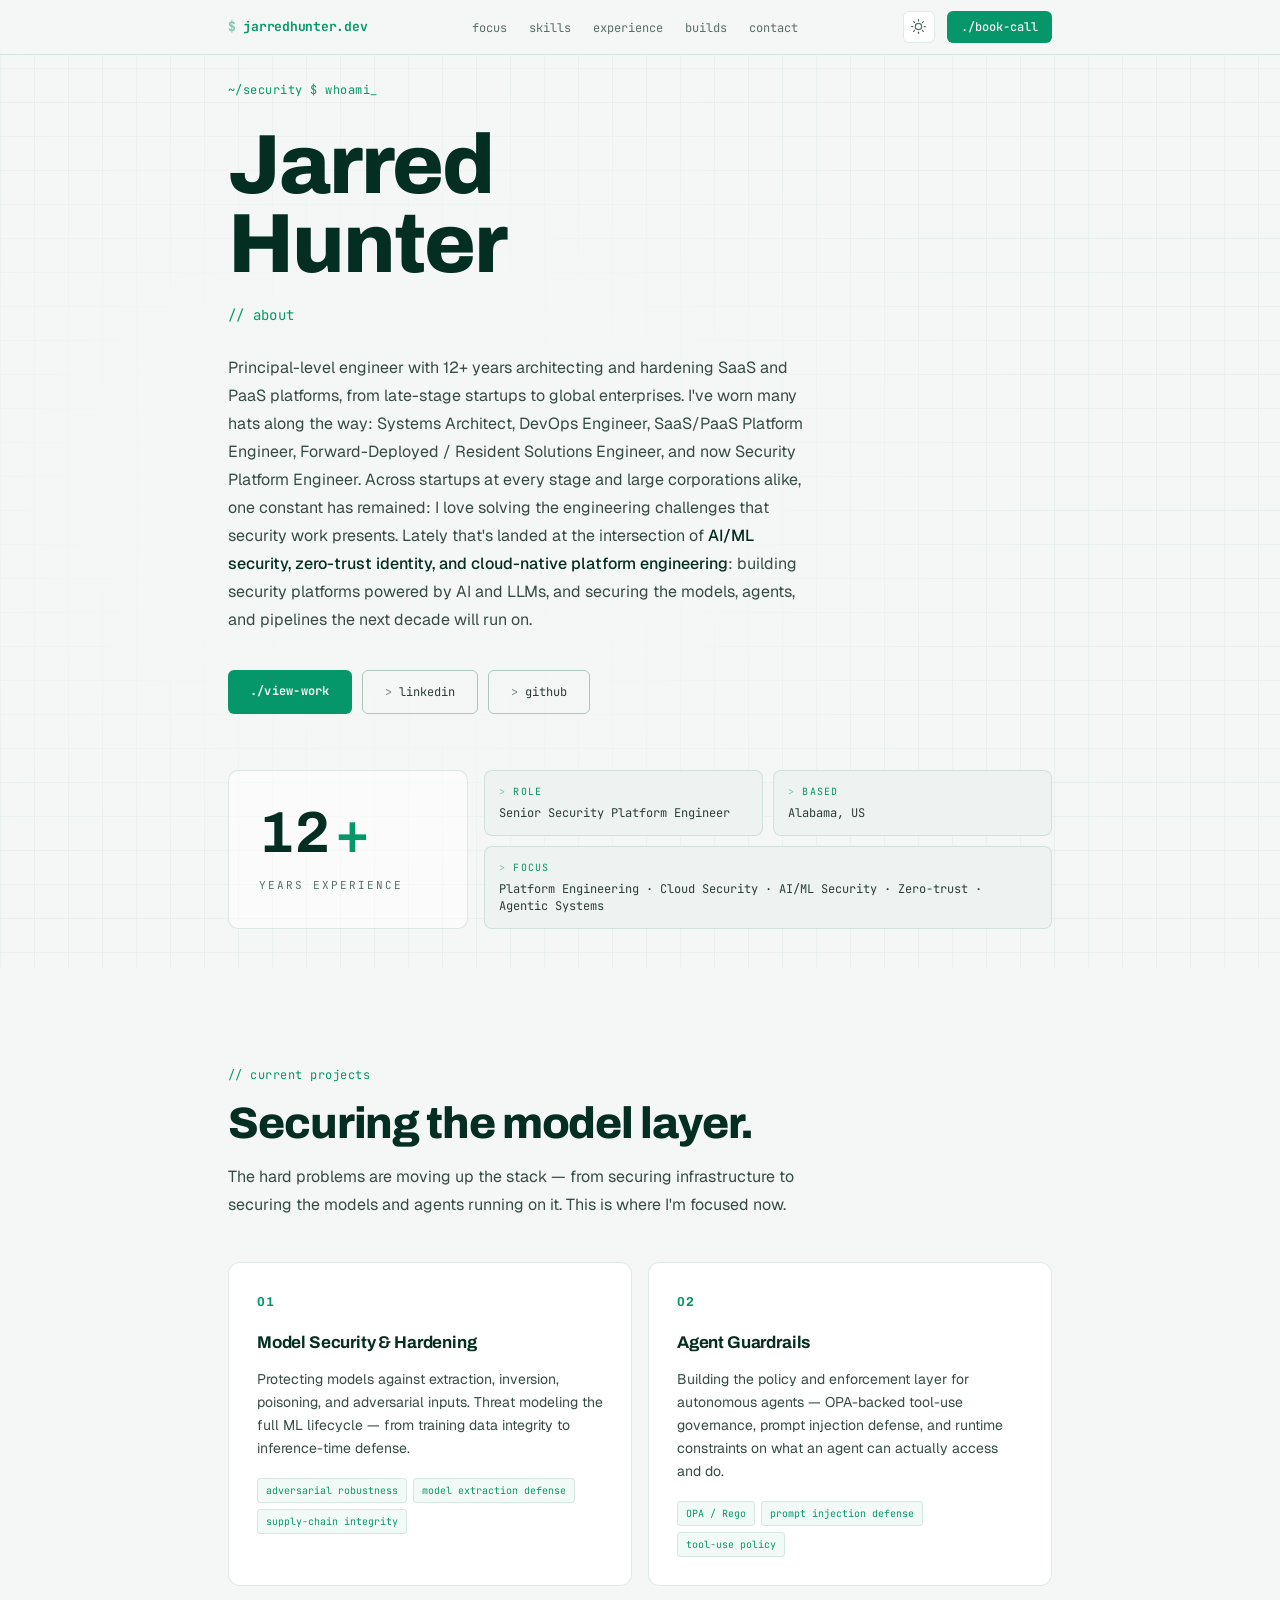
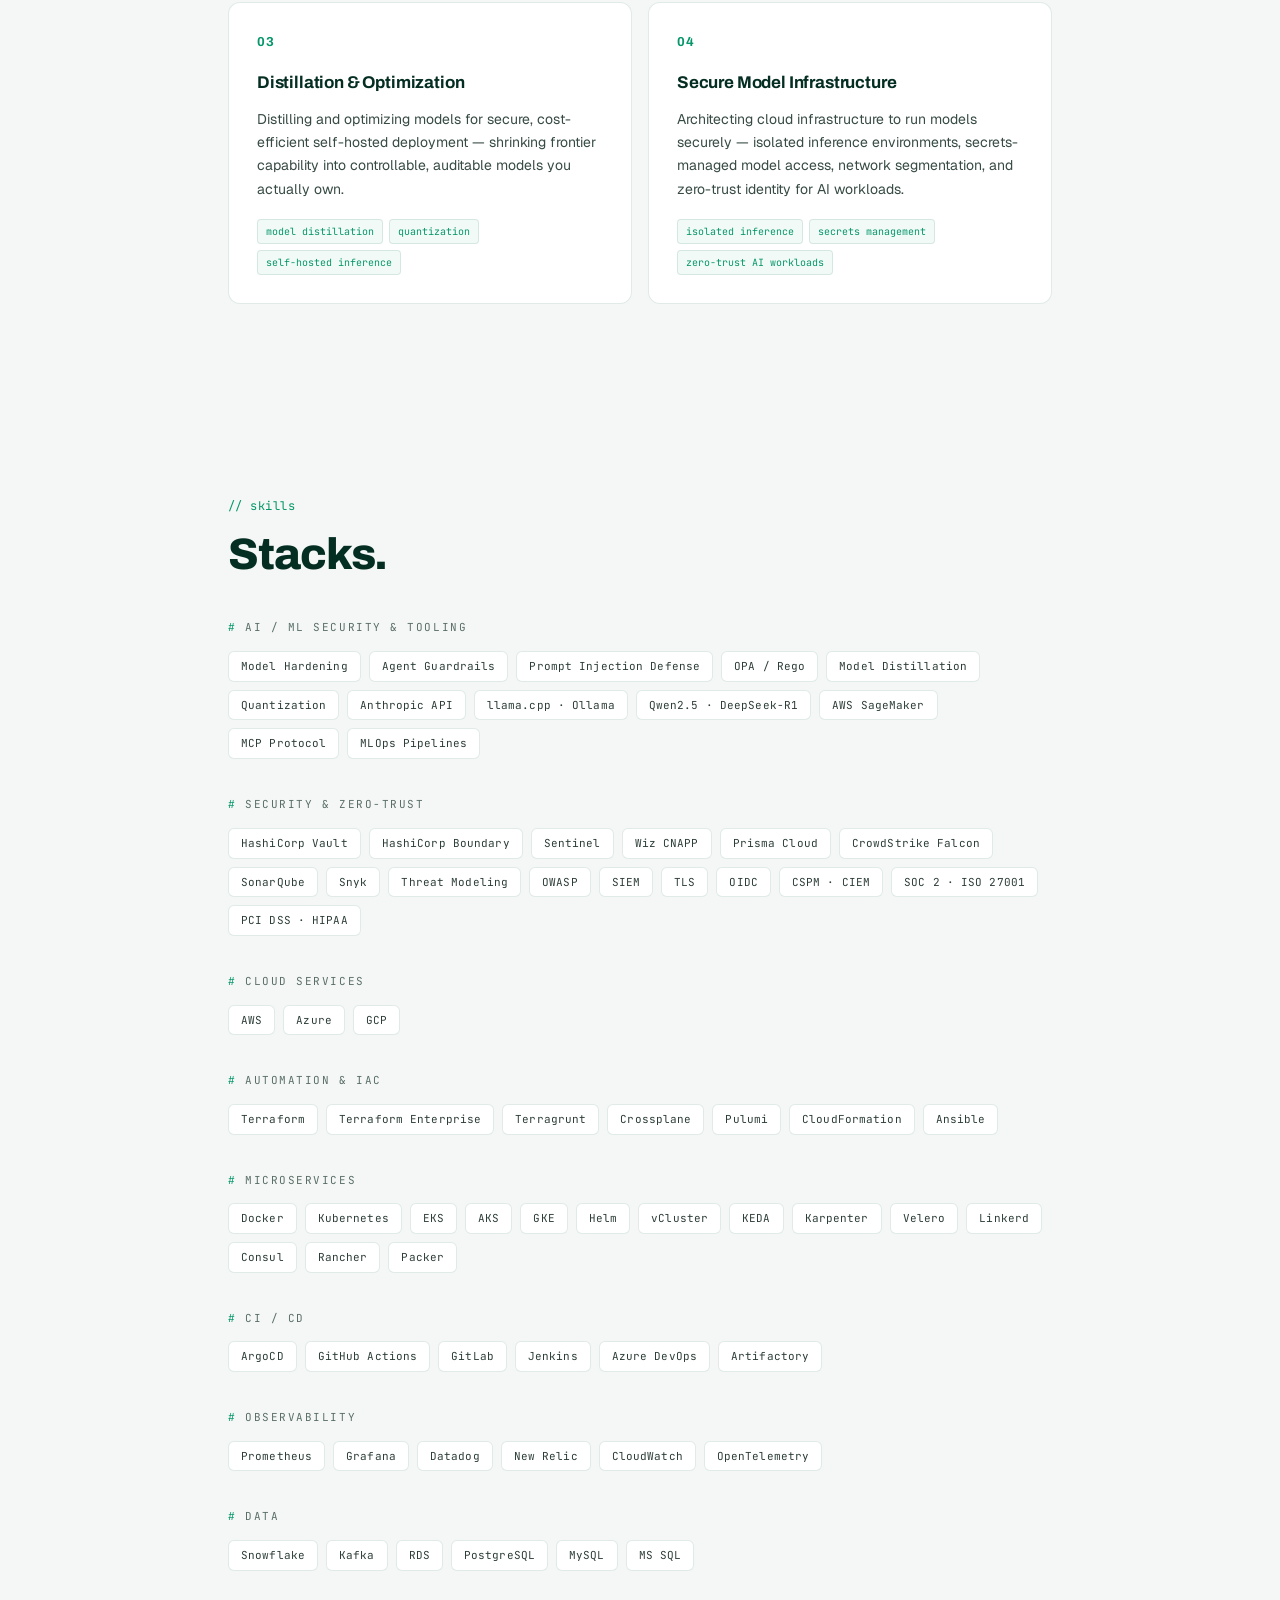
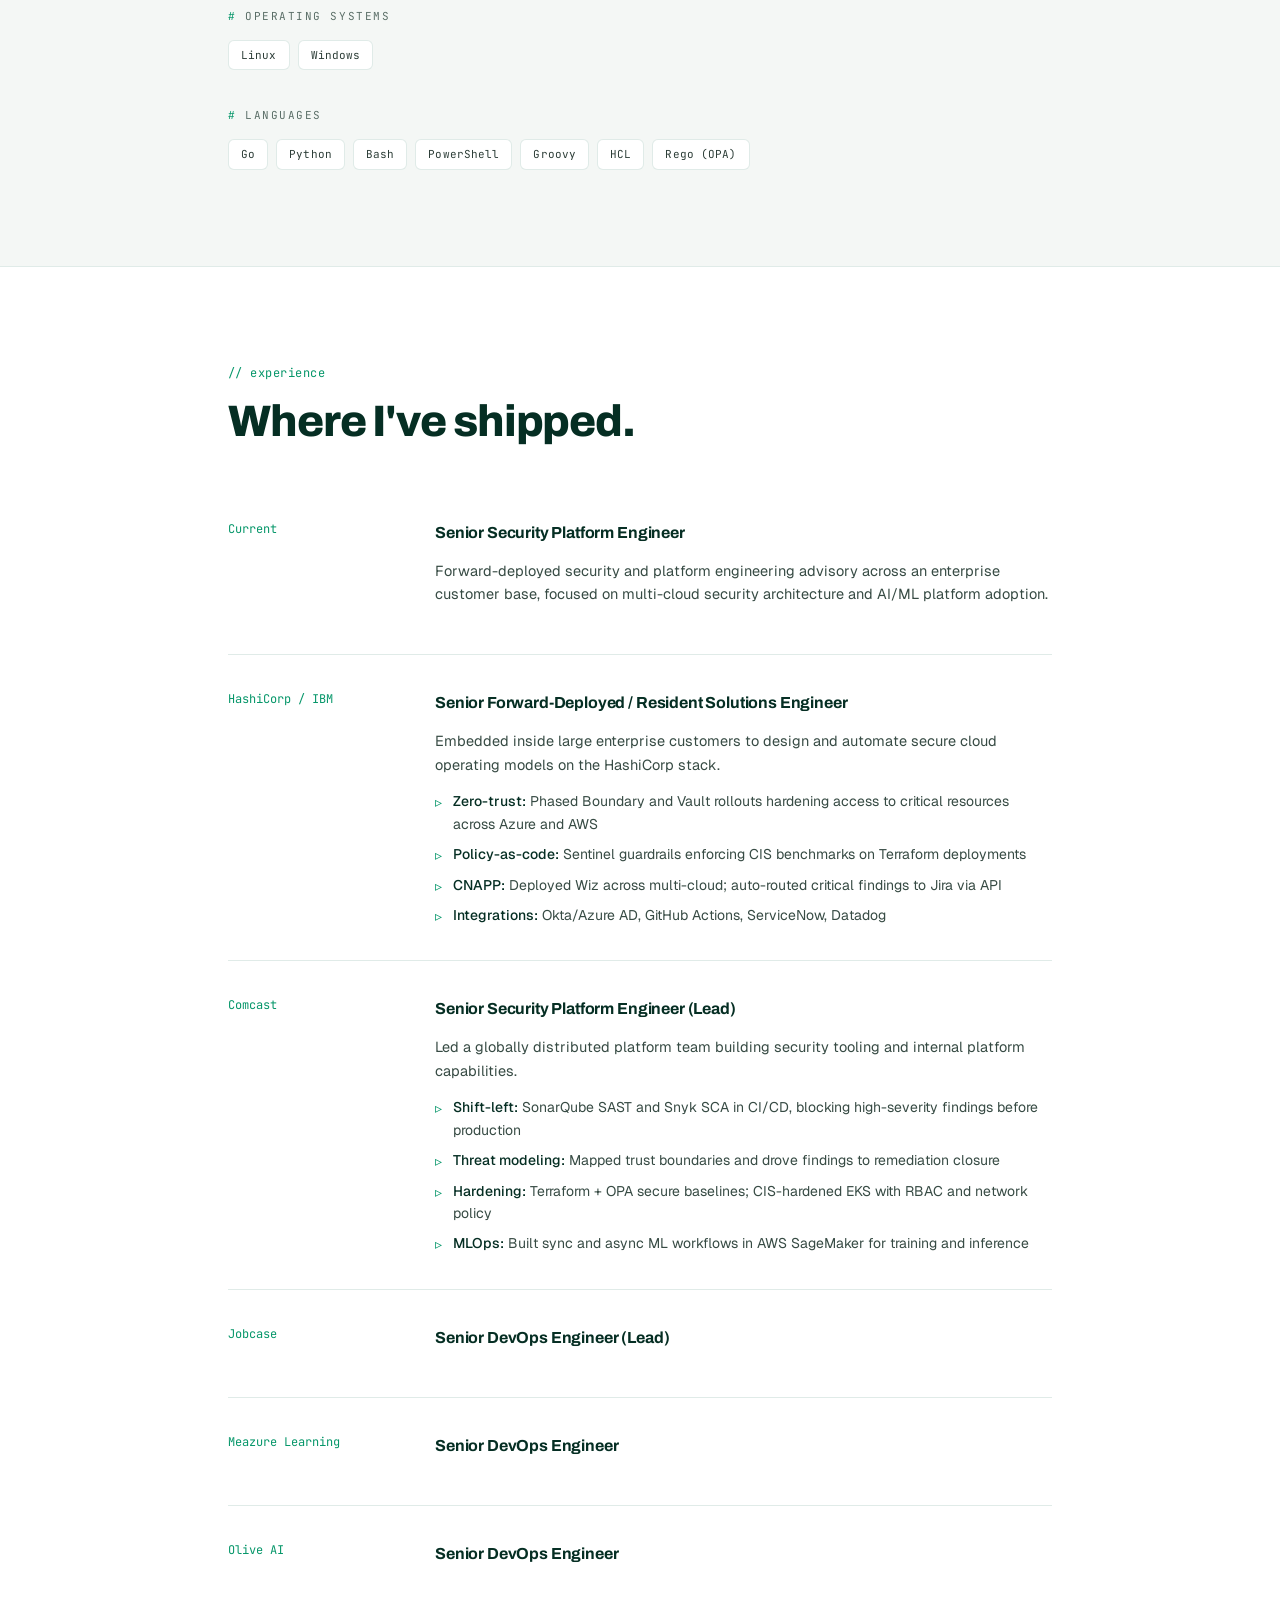
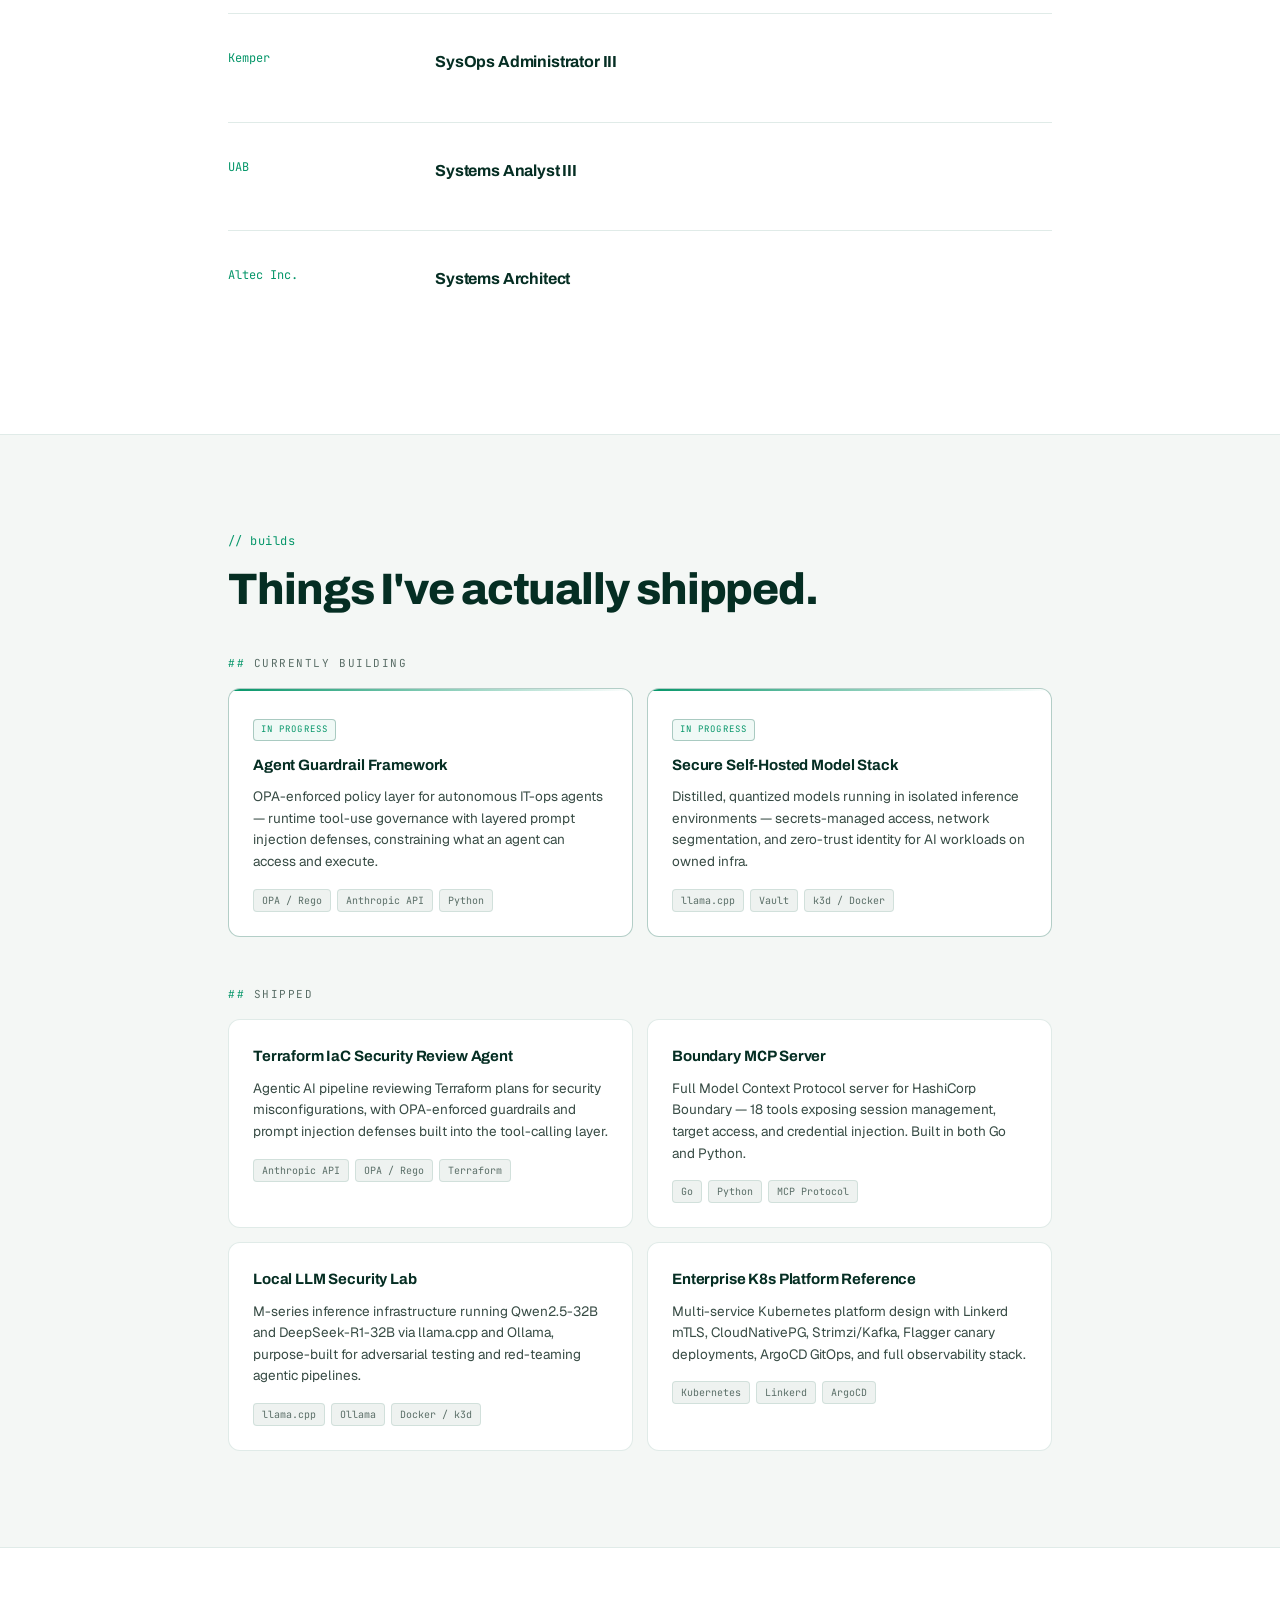
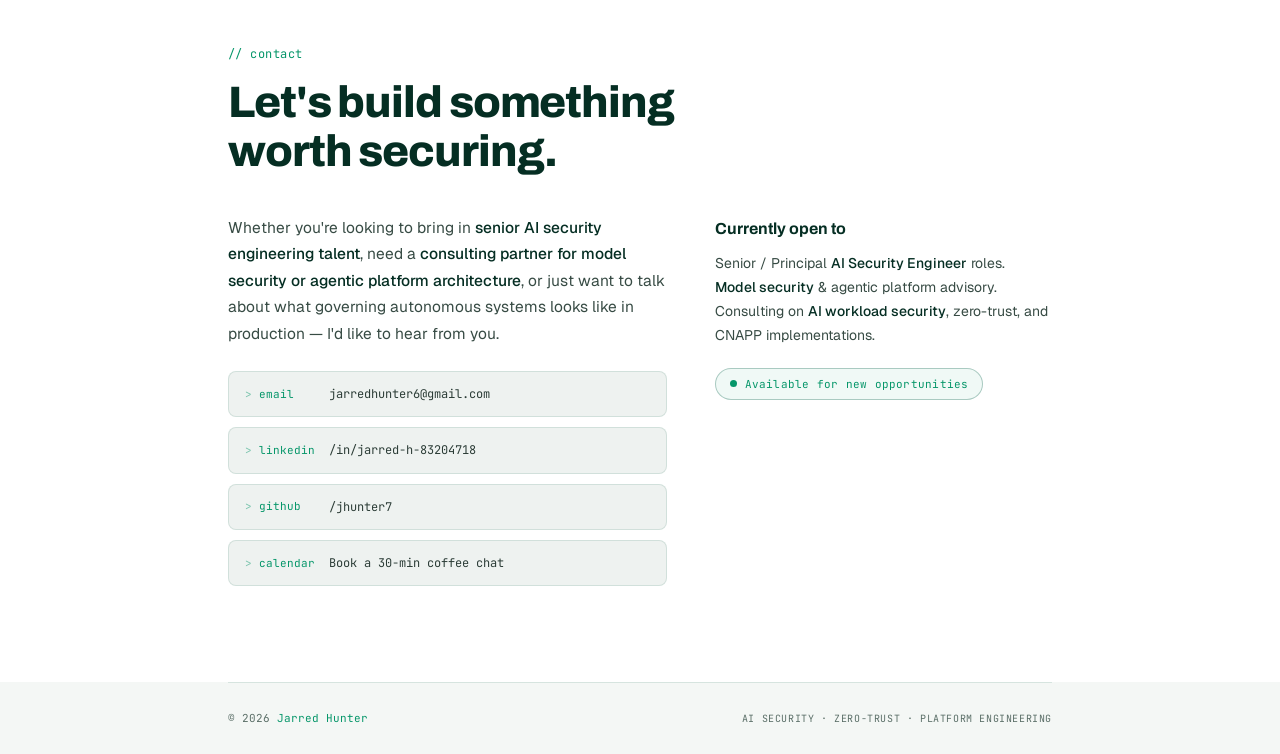
==== src/index.html @ a712e463 "overhaul of ui" ====
<!DOCTYPE html>
<html lang="en" data-theme="dark">
<head>
  <meta charset="UTF-8" />
  <meta name="viewport" content="width=device-width, initial-scale=1.0" />
  <title>Jarred Hunter — AI Security &amp; Platform Engineering</title>
  <meta name="description" content="Jarred Hunter — senior engineer securing AI/ML systems: model hardening, agent guardrails, secure model infrastructure, and zero-trust platform engineering." />

  <link rel="preconnect" href="https://fonts.googleapis.com" />
  <link rel="preconnect" href="https://fonts.gstatic.com" crossorigin />
  <link href="https://fonts.googleapis.com/css2?family=Archivo:wght@400;500;600;700;800;900&family=Geist:wght@300;400;500;600&family=JetBrains+Mono:ital,wght@0,400;0,500;0,700;1,400&display=swap" rel="stylesheet" />

  <link rel="stylesheet" href="css/style.css" />
</head>
<body>

  <!-- ── NAV ── -->
  <nav>
    <div class="nav-inner">
      <a href="#home" class="logo">jarredhunter.dev</a>
      <ul class="nav-links">
        <li><a href="#focus">focus</a></li>
        <li><a href="#technologies">skills</a></li>
        <li><a href="#work-experience">experience</a></li>
        <li><a href="#projects">builds</a></li>
        <li><a href="#contact">contact</a></li>
      </ul>
      <div class="nav-right">
        <button class="theme-toggle" id="theme-toggle" aria-label="Toggle theme">
          <svg class="icon-moon" width="15" height="15" viewBox="0 0 24 24" fill="none" stroke="currentColor" stroke-width="2" stroke-linecap="round" stroke-linejoin="round"><path d="M21 12.79A9 9 0 1 1 11.21 3 7 7 0 0 0 21 12.79z"/></svg>
          <svg class="icon-sun" width="15" height="15" viewBox="0 0 24 24" fill="none" stroke="currentColor" stroke-width="2" stroke-linecap="round" stroke-linejoin="round"><circle cx="12" cy="12" r="5"/><line x1="12" y1="1" x2="12" y2="3"/><line x1="12" y1="21" x2="12" y2="23"/><line x1="4.22" y1="4.22" x2="5.64" y2="5.64"/><line x1="18.36" y1="18.36" x2="19.78" y2="19.78"/><line x1="1" y1="12" x2="3" y2="12"/><line x1="21" y1="12" x2="23" y2="12"/><line x1="4.22" y1="19.78" x2="5.64" y2="18.36"/><line x1="18.36" y1="5.64" x2="19.78" y2="4.22"/></svg>
        </button>
        <a href="https://cal.com/jhunter7/" class="nav-cta" target="_blank" rel="noopener">./book-call</a>
      </div>
    </div>
  </nav>

  <!-- ── HERO ── -->
  <section id="home">
    <div class="container hero-content">
      <div class="prompt">~/security $ whoami<span class="cursor">_</span></div>
      <h1 class="hero-name">Jarred<br />Hunter</h1>
      <div class="hero-sub">about</div>
      <p class="hero-desc">
        Principal-level engineer with 12+ years architecting and hardening SaaS and PaaS platforms, from late-stage
        startups to global enterprises. I've worn many hats along the way: Systems Architect, DevOps Engineer,
        SaaS/PaaS Platform Engineer, Forward-Deployed / Resident Solutions Engineer, and now Security Platform Engineer.
        Across startups at every stage and large corporations alike, one constant has remained: I love solving the
        engineering challenges that security work presents. Lately that's landed at the intersection of <strong>AI/ML
        security, zero-trust identity, and cloud-native platform engineering</strong>: building security platforms
        powered by AI and LLMs, and securing the models, agents, and pipelines the next decade will run on.
      </p>
      <div class="hero-actions">
        <a href="#focus" class="btn-primary">./view-work</a>
        <a href="https://www.linkedin.com/in/jarred-h-83204718/" class="btn-ghost" target="_blank" rel="noopener">linkedin</a>
        <a href="https://github.com/jhunter7/" class="btn-ghost" target="_blank" rel="noopener">github</a>
      </div>
      <div class="hero-meta-row">
        <div class="hero-stat">
          <div class="stat-num">12<span>+</span></div>
          <div class="stat-label">Years Experience</div>
        </div>
        <div class="hero-meta">
          <div class="meta-card">
            <div class="meta-k">role</div>
            <div class="meta-v">Senior Security Platform Engineer</div>
          </div>
          <div class="meta-card">
            <div class="meta-k">based</div>
            <div class="meta-v">Alabama, US</div>
          </div>
          <div class="meta-card meta-card-wide">
            <div class="meta-k">focus</div>
            <div class="meta-v">Platform Engineering · Cloud Security · AI/ML Security · Zero-trust · Agentic Systems</div>
          </div>
        </div>
      </div>
    </div>
  </section>

  <!-- ── FOCUS (forward-looking) ── -->
  <section id="focus">
    <div class="container">
      <p class="section-tag reveal">// current projects</p>
      <h2 class="section-heading reveal">Securing the model layer.</h2>
      <p class="focus-intro reveal">
        The hard problems are moving up the stack — from securing infrastructure to securing the models and agents
        running on it. This is where I'm focused now.
      </p>
      <div class="focus-grid reveal">

        <div class="focus-card">
          <div class="focus-num">01</div>
          <div class="focus-title">Model Security &amp; Hardening</div>
          <p class="focus-desc">
            Protecting models against extraction, inversion, poisoning, and adversarial inputs.
            Threat modeling the full ML lifecycle — from training data integrity to inference-time defense.
          </p>
          <div class="focus-tags">
            <span>adversarial robustness</span><span>model extraction defense</span><span>supply-chain integrity</span>
          </div>
        </div>

        <div class="focus-card">
          <div class="focus-num">02</div>
          <div class="focus-title">Agent Guardrails</div>
          <p class="focus-desc">
            Building the policy and enforcement layer for autonomous agents — OPA-backed tool-use governance,
            prompt injection defense, and runtime constraints on what an agent can actually access and do.
          </p>
          <div class="focus-tags">
            <span>OPA / Rego</span><span>prompt injection defense</span><span>tool-use policy</span>
          </div>
        </div>

        <div class="focus-card">
          <div class="focus-num">03</div>
          <div class="focus-title">Distillation &amp; Optimization</div>
          <p class="focus-desc">
            Distilling and optimizing models for secure, cost-efficient self-hosted deployment — shrinking
            frontier capability into controllable, auditable models you actually own.
          </p>
          <div class="focus-tags">
            <span>model distillation</span><span>quantization</span><span>self-hosted inference</span>
          </div>
        </div>

        <div class="focus-card">
          <div class="focus-num">04</div>
          <div class="focus-title">Secure Model Infrastructure</div>
          <p class="focus-desc">
            Architecting cloud infrastructure to run models securely — isolated inference environments,
            secrets-managed model access, network segmentation, and zero-trust identity for AI workloads.
          </p>
          <div class="focus-tags">
            <span>isolated inference</span><span>secrets management</span><span>zero-trust AI workloads</span>
          </div>
        </div>

      </div>
    </div>
  </section>

  <!-- ── SKILLS ── -->
  <section id="technologies">
    <div class="container">
      <p class="section-tag reveal">// skills</p>
      <h2 class="section-heading reveal">Stacks.</h2>
      <div class="skills-categories reveal">

        <div class="skill-block">
          <p class="skill-category-label">AI / ML Security &amp; Tooling</p>
          <div class="skill-pills">
            <span class="pill">Model Hardening</span>
            <span class="pill">Agent Guardrails</span>
            <span class="pill">Prompt Injection Defense</span>
            <span class="pill">OPA / Rego</span>
            <span class="pill">Model Distillation</span>
            <span class="pill">Quantization</span>
            <span class="pill">Anthropic API</span>
            <span class="pill">llama.cpp · Ollama</span>
            <span class="pill">Qwen2.5 · DeepSeek-R1</span>
            <span class="pill">AWS SageMaker</span>
            <span class="pill">MCP Protocol</span>
            <span class="pill">MLOps Pipelines</span>
          </div>
        </div>

        <div class="skill-block">
          <p class="skill-category-label">Security &amp; Zero-Trust</p>
          <div class="skill-pills">
            <span class="pill">HashiCorp Vault</span>
            <span class="pill">HashiCorp Boundary</span>
            <span class="pill">Sentinel</span>
            <span class="pill">Wiz CNAPP</span>
            <span class="pill">Prisma Cloud</span>
            <span class="pill">CrowdStrike Falcon</span>
            <span class="pill">SonarQube</span>
            <span class="pill">Snyk</span>
            <span class="pill">Threat Modeling</span>
            <span class="pill">OWASP</span>
            <span class="pill">SIEM</span>
            <span class="pill">TLS</span>
            <span class="pill">OIDC</span>
            <span class="pill">CSPM · CIEM</span>
            <span class="pill">SOC 2 · ISO 27001</span>
            <span class="pill">PCI DSS · HIPAA</span>
          </div>
        </div>

        <div class="skill-block">
          <p class="skill-category-label">Cloud Services</p>
          <div class="skill-pills">
            <span class="pill">AWS</span>
            <span class="pill">Azure</span>
            <span class="pill">GCP</span>
          </div>
        </div>

        <div class="skill-block">
          <p class="skill-category-label">Automation &amp; IaC</p>
          <div class="skill-pills">
            <span class="pill">Terraform</span>
            <span class="pill">Terraform Enterprise</span>
            <span class="pill">Terragrunt</span>
            <span class="pill">Crossplane</span>
            <span class="pill">Pulumi</span>
            <span class="pill">CloudFormation</span>
            <span class="pill">Ansible</span>
          </div>
        </div>

        <div class="skill-block">
          <p class="skill-category-label">Microservices</p>
          <div class="skill-pills">
            <span class="pill">Docker</span>
            <span class="pill">Kubernetes</span>
            <span class="pill">EKS</span>
            <span class="pill">AKS</span>
            <span class="pill">GKE</span>
            <span class="pill">Helm</span>
            <span class="pill">vCluster</span>
            <span class="pill">KEDA</span>
            <span class="pill">Karpenter</span>
            <span class="pill">Velero</span>
            <span class="pill">Linkerd</span>
            <span class="pill">Consul</span>
            <span class="pill">Rancher</span>
            <span class="pill">Packer</span>
          </div>
        </div>

        <div class="skill-block">
          <p class="skill-category-label">CI / CD</p>
          <div class="skill-pills">
            <span class="pill">ArgoCD</span>
            <span class="pill">GitHub Actions</span>
            <span class="pill">GitLab</span>
            <span class="pill">Jenkins</span>
            <span class="pill">Azure DevOps</span>
            <span class="pill">Artifactory</span>
          </div>
        </div>

        <div class="skill-block">
          <p class="skill-category-label">Observability</p>
          <div class="skill-pills">
            <span class="pill">Prometheus</span>
            <span class="pill">Grafana</span>
            <span class="pill">Datadog</span>
            <span class="pill">New Relic</span>
            <span class="pill">CloudWatch</span>
            <span class="pill">OpenTelemetry</span>
          </div>
        </div>

        <div class="skill-block">
          <p class="skill-category-label">Data</p>
          <div class="skill-pills">
            <span class="pill">Snowflake</span>
            <span class="pill">Kafka</span>
            <span class="pill">RDS</span>
            <span class="pill">PostgreSQL</span>
            <span class="pill">MySQL</span>
            <span class="pill">MS SQL</span>
          </div>
        </div>

        <div class="skill-block">
          <p class="skill-category-label">Operating Systems</p>
          <div class="skill-pills">
            <span class="pill">Linux</span>
            <span class="pill">Windows</span>
          </div>
        </div>

        <div class="skill-block">
          <p class="skill-category-label">Languages</p>
          <div class="skill-pills">
            <span class="pill">Go</span>
            <span class="pill">Python</span>
            <span class="pill">Bash</span>
            <span class="pill">PowerShell</span>
            <span class="pill">Groovy</span>
            <span class="pill">HCL</span>
            <span class="pill">Rego (OPA)</span>
          </div>
        </div>

      </div>
    </div>
  </section>

  <!-- ── EXPERIENCE ── -->
  <section id="work-experience">
    <div class="container">
      <p class="section-tag reveal">// experience</p>
      <h2 class="section-heading reveal">Where I've shipped.</h2>
      <div class="timeline">

        <div class="timeline-item reveal">
          <div class="timeline-meta">
            <div class="timeline-company">Current</div>
          </div>
          <div class="timeline-body">
            <div class="timeline-role">Senior Security Platform Engineer</div>
            <p class="timeline-desc">Forward-deployed security and platform engineering advisory across an enterprise customer base, focused on multi-cloud security architecture and AI/ML platform adoption.</p>
          </div>
        </div>

        <div class="timeline-item reveal">
          <div class="timeline-meta">
            <div class="timeline-company">HashiCorp / IBM</div>
          </div>
          <div class="timeline-body">
            <div class="timeline-role">Senior Forward-Deployed / Resident Solutions Engineer</div>
            <p class="timeline-desc">Embedded inside large enterprise customers to design and automate secure cloud operating models on the HashiCorp stack.</p>
            <ul class="timeline-bullets">
              <li><strong>Zero-trust:</strong> Phased Boundary and Vault rollouts hardening access to critical resources across Azure and AWS</li>
              <li><strong>Policy-as-code:</strong> Sentinel guardrails enforcing CIS benchmarks on Terraform deployments</li>
              <li><strong>CNAPP:</strong> Deployed Wiz across multi-cloud; auto-routed critical findings to Jira via API</li>
              <li><strong>Integrations:</strong> Okta/Azure AD, GitHub Actions, ServiceNow, Datadog</li>
            </ul>
          </div>
        </div>

        <div class="timeline-item reveal">
          <div class="timeline-meta">
            <div class="timeline-company">Comcast</div>
          </div>
          <div class="timeline-body">
            <div class="timeline-role">Senior Security Platform Engineer (Lead)</div>
            <p class="timeline-desc">Led a globally distributed platform team building security tooling and internal platform capabilities.</p>
            <ul class="timeline-bullets">
              <li><strong>Shift-left:</strong> SonarQube SAST and Snyk SCA in CI/CD, blocking high-severity findings before production</li>
              <li><strong>Threat modeling:</strong> Mapped trust boundaries and drove findings to remediation closure</li>
              <li><strong>Hardening:</strong> Terraform + OPA secure baselines; CIS-hardened EKS with RBAC and network policy</li>
              <li><strong>MLOps:</strong> Built sync and async ML workflows in AWS SageMaker for training and inference</li>
            </ul>
          </div>
        </div>

        <div class="timeline-item reveal">
          <div class="timeline-meta">
            <div class="timeline-company">Jobcase</div>
          </div>
          <div class="timeline-body">
            <div class="timeline-role">Senior DevOps Engineer (Lead)</div>
          </div>
        </div>

        <div class="timeline-item reveal">
          <div class="timeline-meta">
            <div class="timeline-company">Meazure Learning</div>
          </div>
          <div class="timeline-body">
            <div class="timeline-role">Senior DevOps Engineer</div>
          </div>
        </div>

        <div class="timeline-item reveal">
          <div class="timeline-meta">
            <div class="timeline-company">Olive AI</div>
          </div>
          <div class="timeline-body">
            <div class="timeline-role">Senior DevOps Engineer</div>
          </div>
        </div>

        <div class="timeline-item reveal">
          <div class="timeline-meta">
            <div class="timeline-company">Kemper</div>
          </div>
          <div class="timeline-body">
            <div class="timeline-role">SysOps Administrator III</div>
          </div>
        </div>

        <div class="timeline-item reveal">
          <div class="timeline-meta">
            <div class="timeline-company">UAB</div>
          </div>
          <div class="timeline-body">
            <div class="timeline-role">Systems Analyst III</div>
          </div>
        </div>

        <div class="timeline-item reveal">
          <div class="timeline-meta">
            <div class="timeline-company">Altec Inc.</div>
          </div>
          <div class="timeline-body">
            <div class="timeline-role">Systems Architect</div>
          </div>
        </div>

      </div>
    </div>
  </section>

  <!-- ── PROJECTS / BUILDS ── -->
  <section id="projects">
    <div class="container">
      <p class="section-tag reveal">// builds</p>
      <h2 class="section-heading reveal">Things I've actually shipped.</h2>

      <p class="builds-subhead reveal">Currently building</p>
      <div class="projects-grid reveal">

        <a href="https://github.com/jhunter7/" class="project-card building" target="_blank" rel="noopener">
          <div class="building-tag">in progress</div>
          <div class="project-name">Agent Guardrail Framework</div>
          <div class="project-desc">OPA-enforced policy layer for autonomous IT-ops agents — runtime tool-use governance with layered prompt injection defenses, constraining what an agent can access and execute.</div>
          <div class="project-tags"><span class="project-tag">OPA / Rego</span><span class="project-tag">Anthropic API</span><span class="project-tag">Python</span></div>
        </a>

        <a href="https://github.com/jhunter7/" class="project-card building" target="_blank" rel="noopener">
          <div class="building-tag">in progress</div>
          <div class="project-name">Secure Self-Hosted Model Stack</div>
          <div class="project-desc">Distilled, quantized models running in isolated inference environments — secrets-managed access, network segmentation, and zero-trust identity for AI workloads on owned infra.</div>
          <div class="project-tags"><span class="project-tag">llama.cpp</span><span class="project-tag">Vault</span><span class="project-tag">k3d / Docker</span></div>
        </a>

      </div>

      <p class="builds-subhead reveal" style="margin-top:48px;">Shipped</p>
      <div class="projects-grid reveal">

        <a href="https://github.com/jhunter7/" class="project-card" target="_blank" rel="noopener">
          <div class="project-name">Terraform IaC Security Review Agent</div>
          <div class="project-desc">Agentic AI pipeline reviewing Terraform plans for security misconfigurations, with OPA-enforced guardrails and prompt injection defenses built into the tool-calling layer.</div>
          <div class="project-tags"><span class="project-tag">Anthropic API</span><span class="project-tag">OPA / Rego</span><span class="project-tag">Terraform</span></div>
        </a>

        <a href="https://github.com/jhunter7/" class="project-card" target="_blank" rel="noopener">
          <div class="project-name">Boundary MCP Server</div>
          <div class="project-desc">Full Model Context Protocol server for HashiCorp Boundary — 18 tools exposing session management, target access, and credential injection. Built in both Go and Python.</div>
          <div class="project-tags"><span class="project-tag">Go</span><span class="project-tag">Python</span><span class="project-tag">MCP Protocol</span></div>
        </a>

        <a href="https://github.com/jhunter7/" class="project-card" target="_blank" rel="noopener">
          <div class="project-name">Local LLM Security Lab</div>
          <div class="project-desc">M-series inference infrastructure running Qwen2.5-32B and DeepSeek-R1-32B via llama.cpp and Ollama, purpose-built for adversarial testing and red-teaming agentic pipelines.</div>
          <div class="project-tags"><span class="project-tag">llama.cpp</span><span class="project-tag">Ollama</span><span class="project-tag">Docker / k3d</span></div>
        </a>

        <a href="https://github.com/jhunter7/" class="project-card" target="_blank" rel="noopener">
          <div class="project-name">Enterprise K8s Platform Reference</div>
          <div class="project-desc">Multi-service Kubernetes platform design with Linkerd mTLS, CloudNativePG, Strimzi/Kafka, Flagger canary deployments, ArgoCD GitOps, and full observability stack.</div>
          <div class="project-tags"><span class="project-tag">Kubernetes</span><span class="project-tag">Linkerd</span><span class="project-tag">ArgoCD</span></div>
        </a>

      </div>
    </div>
  </section>

  <!-- ── CONTACT ── -->
  <section id="contact">
    <div class="container">
      <p class="section-tag reveal">// contact</p>
      <h2 class="section-heading reveal">Let's build something<br />worth securing.</h2>
      <div class="contact-grid reveal">
        <div>
          <p class="contact-lede">
            Whether you're looking to bring in <strong>senior AI security engineering talent</strong>,
            need a <strong>consulting partner for model security or agentic platform architecture</strong>,
            or just want to talk about what governing autonomous systems looks like in production — I'd like to hear from you.
          </p>
          <div class="contact-links">
            <a href="mailto:jarredhunter6@gmail.com" class="contact-link"><span class="ck">email</span>jarredhunter6@gmail.com</a>
            <a href="https://www.linkedin.com/in/jarred-h-83204718/" class="contact-link" target="_blank" rel="noopener"><span class="ck">linkedin</span>/in/jarred-h-83204718</a>
            <a href="https://github.com/jhunter7/" class="contact-link" target="_blank" rel="noopener"><span class="ck">github</span>/jhunter7</a>
            <a href="https://cal.com/jhunter7/" class="contact-link" target="_blank" rel="noopener"><span class="ck">calendar</span>Book a 30-min coffee chat</a>
          </div>
        </div>
        <div class="contact-aside">
          <div class="contact-aside-title">Currently open to</div>
          <p class="contact-aside-body">
            Senior / Principal <strong>AI Security Engineer</strong> roles.<br />
            <strong>Model security</strong> &amp; agentic platform advisory.<br />
            Consulting on <strong>AI workload security</strong>, zero-trust, and CNAPP implementations.
          </p>
          <span class="open-badge"><span class="dot"></span>Available for new opportunities</span>
        </div>
      </div>
    </div>
  </section>

  <!-- ── FOOTER ── -->
  <div class="container">
    <footer>
      <div class="footer-left">© 2026 <span>Jarred Hunter</span></div>
      <div class="footer-right">AI SECURITY · ZERO-TRUST · PLATFORM ENGINEERING</div>
    </footer>
  </div>

  <script src="js/main.js"></script>
</body>
</html>
---- src/css/style.css ----
/* ============================================
   Jarred Hunter — jarredhunter.dev
   Direction 1: Terminal / Command-line
   Static · light/dark via [data-theme]
   ============================================ */

*, *::before, *::after { box-sizing: border-box; margin: 0; padding: 0; }

:root {
  --display: 'Archivo', sans-serif;
  --mono:    'JetBrains Mono', monospace;
  --body:    'Geist', -apple-system, BlinkMacSystemFont, sans-serif;
  --green:   #00ff9c;
}

/* DARK (default) */
[data-theme="dark"] {
  --bg:      #0a0e0d;
  --bg2:     #0f1413;
  --bg3:     #131918;
  --border:  rgba(0,255,156,0.13);
  --border2: rgba(0,255,156,0.30);
  --text:    #c2d4ce;   /* lifted: ~10:1 contrast */
  --prose:   #d4dcd9;   /* body paragraphs: clean neutral, 13.9:1 */
  --dim:     #7e948d;   /* lifted: 6.0:1, now AA-compliant */
  --heading: #e8fff6;
  --accent:  var(--green);
  --grid:    rgba(0,255,156,0.035);
}

/* LIGHT */
[data-theme="light"] {
  --bg:      #f4f7f5;
  --bg2:     #ffffff;
  --bg3:     #eef2f0;
  --border:  rgba(6,95,70,0.12);
  --border2: rgba(6,95,70,0.30);
  --text:    #2c3d37;
  --prose:   #374b44;
  --dim:     #5a6e67;
  --heading: #052e23;
  --accent:  #059669;
  --grid:    rgba(6,95,70,0.04);
}

html { scroll-behavior: smooth; }

body {
  background: var(--bg);
  color: var(--text);
  font-family: var(--mono);
  font-weight: 400;
  line-height: 1.7;
  overflow-x: hidden;
  transition: background .3s, color .3s;
}

::-webkit-scrollbar { width: 4px; }
::-webkit-scrollbar-track { background: var(--bg); }
::-webkit-scrollbar-thumb { background: var(--border2); border-radius: 2px; }

.container { max-width: 880px; margin: 0 auto; padding: 0 28px; }

/* ─── NAV ─── */
nav {
  position: fixed; top: 0; left: 0; right: 0; z-index: 100;
  border-bottom: 1px solid var(--border);
  background: color-mix(in srgb, var(--bg) 88%, transparent);
  backdrop-filter: blur(10px);
}
.nav-inner {
  max-width: 880px; margin: 0 auto; padding: 0 28px;
  display: flex; align-items: center; justify-content: space-between; height: 54px;
}
.logo {
  font-family: var(--mono); font-size: 13px; font-weight: 700;
  color: var(--accent); letter-spacing: -.02em; text-decoration: none;
}
.logo::before { content: '$ '; opacity: .5; }
.nav-links { display: flex; gap: 22px; list-style: none; }
.nav-links a {
  font-family: var(--mono); font-size: 12px; color: var(--dim);
  text-decoration: none; transition: color .2s;
}
.nav-links a::before { content: ''; }
.nav-links a:hover { color: var(--accent); }
.nav-right { display: flex; align-items: center; gap: 12px; }
.theme-toggle {
  width: 32px; height: 32px; border: 1px solid var(--border); border-radius: 6px;
  background: var(--bg2); color: var(--dim); cursor: pointer;
  display: flex; align-items: center; justify-content: center; transition: .2s;
}
.theme-toggle:hover { border-color: var(--accent); color: var(--accent); }
[data-theme="dark"] .icon-sun  { display: none; }
[data-theme="dark"] .icon-moon { display: block; }
[data-theme="light"] .icon-sun  { display: block; }
[data-theme="light"] .icon-moon { display: none; }
.nav-cta {
  font-family: var(--mono); font-size: 12px; font-weight: 500;
  padding: 6px 14px; border-radius: 6px; background: var(--accent); color: var(--bg);
  text-decoration: none; white-space: nowrap; transition: opacity .15s;
}
.nav-cta:hover { opacity: .85; }

/* ─── HERO ─── */
#home {
  min-height: 100vh; display: flex; align-items: center;
  padding: 80px 0 40px; position: relative; overflow: hidden;
}
#home::before {
  content: ''; position: absolute; inset: 0;
  background-image:
    linear-gradient(var(--grid) 1px, transparent 1px),
    linear-gradient(90deg, var(--grid) 1px, transparent 1px);
  background-size: 34px 34px;
  animation: gridMove 22s linear infinite;
}
/* Soft fade so the grid recedes behind the text but stays at the edges */
#home::after {
  content: ''; position: absolute; inset: 0; pointer-events: none;
  background: radial-gradient(
    ellipse 70% 65% at 32% 50%,
    var(--bg) 0%,
    color-mix(in srgb, var(--bg) 85%, transparent) 38%,
    transparent 70%
  );
}
@keyframes gridMove { to { background-position: 34px 34px; } }
.hero-content { position: relative; z-index: 1; }
.prompt {
  font-size: 12px; color: var(--accent); margin-bottom: 26px; letter-spacing: .04em;
  opacity: 0; animation: fadeUp .6s ease .1s forwards;
}
.cursor { animation: blink 1.1s steps(1) infinite; }
@keyframes blink { 50% { opacity: 0; } }

.hero-name {
  font-family: var(--display);
  font-weight: 800;
  font-size: clamp(48px, 9vw, 84px);
  line-height: .94;
  letter-spacing: -.025em;
  color: var(--heading);
  margin-bottom: 20px;
  opacity: 0; animation: fadeUp .6s ease .2s forwards;
}
.hero-sub {
  font-size: 14px; color: var(--accent); margin-bottom: 26px; letter-spacing: .02em;
  opacity: 0; animation: fadeUp .6s ease .3s forwards;
}
.hero-sub::before { content: '// '; }
.hero-desc {
  font-family: var(--body);
  font-size: 16px; color: var(--prose); max-width: 580px; line-height: 1.75; margin-bottom: 36px;
  opacity: 0; animation: fadeUp .6s ease .4s forwards;
}
.hero-desc strong { color: var(--heading); font-weight: 500; }
.hero-actions {
  display: flex; gap: 10px; flex-wrap: wrap; margin-bottom: 56px;
  opacity: 0; animation: fadeUp .6s ease .5s forwards;
}
.btn-primary {
  font-family: var(--mono); font-size: 12px; font-weight: 700; padding: 11px 22px;
  border-radius: 6px; background: var(--accent); color: var(--bg);
  text-decoration: none; letter-spacing: .02em; transition: opacity .15s, transform .15s;
}
.btn-primary:hover { opacity: .85; transform: translateY(-1px); }
.btn-ghost {
  font-family: var(--mono); font-size: 12px; padding: 11px 22px; border-radius: 6px;
  border: 1px solid var(--border2); color: var(--text); text-decoration: none;
  transition: border-color .2s, color .2s, transform .15s;
}
.btn-ghost::before { content: '> '; opacity: .6; }
.btn-ghost:hover { border-color: var(--accent); color: var(--accent); transform: translateY(-1px); }

/* ── HERO STAT — fixed number rendering ── */
/* hero meta row: stat block + relocated info cards side by side */
.hero-meta-row {
  display: flex; gap: 16px; align-items: stretch; flex-wrap: wrap;
  opacity: 0; animation: fadeUp .6s ease .6s forwards;
}
.hero-stat {
  border: 1px solid var(--border); border-radius: 10px;
  padding: 26px 30px; width: fit-content; min-width: 240px;
  display: flex; flex-direction: column; justify-content: center;
  background: color-mix(in srgb, var(--bg2) 50%, transparent);
}
.hero-meta {
  flex: 1; min-width: 280px;
  display: grid; grid-template-columns: 1fr 1fr; gap: 10px;
}
.meta-card {
  background: var(--bg3); border: 1px solid var(--border); border-radius: 8px;
  padding: 12px 14px; transition: border-color .2s;
}
.meta-card:hover { border-color: var(--border2); }
.meta-card-wide { grid-column: 1 / -1; }
.meta-k {
  font-family: var(--mono); font-size: 10px; color: var(--accent);
  text-transform: uppercase; letter-spacing: .12em; margin-bottom: 5px;
}
.meta-k::before { content: '> '; opacity: .5; }
.meta-v { font-family: var(--mono); font-size: 12px; color: var(--text); line-height: 1.45; display: flex; align-items: center; gap: 8px; }
.stat-num {
  font-family: var(--display);
  font-weight: 700;              /* lighter than 900 — stops the squish */
  font-size: 58px;
  line-height: 1;
  color: var(--heading);
  letter-spacing: .01em;          /* positive tracking gives the digits room */
  font-variant-numeric: lining-nums proportional-nums;
  display: flex; align-items: flex-start;
}
.stat-num span {
  color: var(--accent);
  margin-left: 4px;
  font-weight: 600;
}
.stat-label {
  font-family: var(--mono); font-size: 11px; color: var(--dim);
  text-transform: uppercase; letter-spacing: .18em; margin-top: 14px;
}

/* ─── SECTION COMMON ─── */
section { padding: 96px 0; }
.section-tag {
  font-family: var(--mono); font-size: 12px; color: var(--accent);
  margin-bottom: 14px; letter-spacing: .04em;
}
.section-heading {
  font-family: var(--display); font-weight: 800; font-size: clamp(28px, 5vw, 44px);
  color: var(--heading); letter-spacing: -.025em; margin-bottom: 40px; line-height: 1.1;
}

/* ─── ABOUT ─── */
#about { background: var(--bg2); border-top: 1px solid var(--border); border-bottom: 1px solid var(--border); }
.about-grid { display: grid; grid-template-columns: 1.4fr 1fr; gap: 48px; align-items: start; }
.about-body p { font-family: var(--body); font-weight: 400; font-size: 15.5px; color: var(--prose); margin-bottom: 18px; line-height: 1.75; }
.about-body p:last-child { margin-bottom: 0; }
.about-body strong { color: var(--heading); font-weight: 500; }
.about-sidebar { display: flex; flex-direction: column; gap: 10px; }
.sidebar-card {
  background: var(--bg3); border: 1px solid var(--border); border-radius: 8px;
  padding: 14px 16px; transition: border-color .2s;
}
.sidebar-card:hover { border-color: var(--border2); }
.sidebar-card-k {
  font-family: var(--mono); font-size: 10px; color: var(--accent);
  text-transform: uppercase; letter-spacing: .12em; margin-bottom: 6px;
}
.sidebar-card-k::before { content: '> '; opacity: .5; }
.sidebar-card-v { font-size: 12.5px; color: var(--text); line-height: 1.5; display: flex; align-items: center; gap: 8px; }
.dot { display: inline-block; width: 7px; height: 7px; border-radius: 50%; background: var(--accent); animation: pulse 2s infinite; }
@keyframes pulse { 0%,100%{opacity:1} 50%{opacity:.4} }

/* ─── FOCUS ─── */
.focus-intro {
  font-family: var(--body);
  font-size: 16px; color: var(--prose); max-width: 600px; line-height: 1.7;
  margin-top: -24px; margin-bottom: 44px;
}
.focus-grid { display: grid; grid-template-columns: 1fr 1fr; gap: 16px; }
.focus-card {
  background: var(--bg2); border: 1px solid var(--border); border-radius: 12px;
  padding: 28px; position: relative; transition: border-color .2s, transform .2s;
}
.focus-card:hover { border-color: var(--border2); transform: translateY(-3px); }
.focus-num {
  font-family: var(--display); font-weight: 700; font-size: 13px; color: var(--accent);
  letter-spacing: .04em; margin-bottom: 16px;
}
.focus-title { font-family: var(--display); font-weight: 700; font-size: 17px; color: var(--heading); margin-bottom: 10px; letter-spacing: -.01em; }
.focus-desc { font-family: var(--body); font-size: 14px; color: var(--prose); line-height: 1.65; margin-bottom: 18px; }
.focus-tags { display: flex; flex-wrap: wrap; gap: 6px; }
.focus-tags span {
  font-family: var(--mono); font-size: 10px; color: var(--accent);
  border: 1px solid var(--border); border-radius: 4px; padding: 3px 8px;
  background: color-mix(in srgb, var(--accent) 5%, transparent);
}

/* ─── SKILLS ─── */
.skills-categories { display: flex; flex-direction: column; gap: 36px; }
.skill-category-label {
  font-family: var(--mono); font-size: 11px; color: var(--dim);
  text-transform: uppercase; letter-spacing: .14em; margin-bottom: 14px;
}
.skill-category-label::before { content: '# '; color: var(--accent); }
.skill-pills { display: flex; flex-wrap: wrap; gap: 8px; }
.pill {
  font-family: var(--mono); font-size: 11px; padding: 5px 12px; border-radius: 6px;
  border: 1px solid var(--border); background: var(--bg2); color: var(--text);
  letter-spacing: .01em; white-space: nowrap; transition: border-color .15s, color .15s, transform .15s;
}
.pill:hover { border-color: var(--border2); color: var(--accent); transform: translateY(-2px); }

/* ─── EXPERIENCE ─── */
#work-experience { background: var(--bg2); border-top: 1px solid var(--border); border-bottom: 1px solid var(--border); }
.timeline { display: flex; flex-direction: column; }
.timeline-item {
  display: grid; grid-template-columns: 175px 1fr; gap: 32px;
  padding: 34px 0; border-bottom: 1px solid var(--border);
}
.timeline-item:last-child { border-bottom: none; }
.timeline-period { font-family: var(--mono); font-size: 11px; color: var(--dim); margin-bottom: 8px; }
.timeline-company { font-family: var(--mono); font-size: 12px; color: var(--accent); }
.timeline-role { font-family: var(--display); font-weight: 700; font-size: 16px; color: var(--heading); margin-bottom: 12px; letter-spacing: -.01em; }
.timeline-desc { font-family: var(--body); font-weight: 400; font-size: 14.5px; color: var(--prose); line-height: 1.65; margin-bottom: 14px; }
.timeline-bullets { list-style: none; display: flex; flex-direction: column; gap: 8px; }
.timeline-bullets li { font-family: var(--body); font-size: 14px; color: var(--prose); line-height: 1.6; padding-left: 18px; position: relative; }
.timeline-bullets li::before { content: '▹'; position: absolute; left: 0; color: var(--accent); top: 1px; }
.timeline-bullets strong { color: var(--heading); font-weight: 500; }

/* ─── PROJECTS ─── */
.builds-subhead {
  font-family: var(--mono); font-size: 11px; color: var(--dim);
  text-transform: uppercase; letter-spacing: .14em; margin-bottom: 16px;
}
.builds-subhead::before { content: '## '; color: var(--accent); }
.projects-grid { display: grid; grid-template-columns: 1fr 1fr; gap: 14px; }
.project-card {
  background: var(--bg2); border: 1px solid var(--border); border-radius: 12px;
  padding: 24px; transition: border-color .2s, transform .2s; position: relative;
  text-decoration: none; display: block; overflow: hidden;
}
.project-card:hover { border-color: var(--border2); transform: translateY(-3px); }
.project-card.building { border-color: var(--border2); }
.project-card.building::before {
  content: ''; position: absolute; top: 0; left: 0; right: 0; height: 2px;
  background: linear-gradient(90deg, var(--accent), transparent);
}
.building-tag {
  display: inline-block; font-family: var(--mono); font-size: 9px; color: var(--accent);
  text-transform: uppercase; letter-spacing: .12em; border: 1px solid var(--border2);
  border-radius: 4px; padding: 2px 7px; margin-bottom: 12px;
  background: color-mix(in srgb, var(--accent) 6%, transparent);
}
.project-name { font-family: var(--display); font-weight: 700; font-size: 15px; color: var(--heading); margin-bottom: 8px; letter-spacing: -.01em; }
.project-desc { font-family: var(--body); font-size: 13.5px; color: var(--prose); line-height: 1.6; margin-bottom: 16px; }
.project-tags { display: flex; flex-wrap: wrap; gap: 6px; }
.project-tag {
  font-family: var(--mono); font-size: 10px; color: var(--dim);
  background: var(--bg3); border: 1px solid var(--border); border-radius: 4px; padding: 2px 8px;
}

/* ─── CONTACT ─── */
#contact { background: var(--bg2); border-top: 1px solid var(--border); }
.contact-grid { display: grid; grid-template-columns: 1.3fr 1fr; gap: 48px; align-items: start; }
.contact-lede { font-family: var(--body); font-weight: 400; font-size: 15.5px; color: var(--prose); line-height: 1.7; margin-bottom: 24px; }
.contact-lede strong { color: var(--heading); font-weight: 500; }
.contact-links { display: flex; flex-direction: column; gap: 10px; }
.contact-link {
  display: flex; align-items: center; gap: 14px; font-family: var(--mono); font-size: 12px;
  color: var(--text); text-decoration: none; padding: 12px 16px; background: var(--bg3);
  border: 1px solid var(--border); border-radius: 8px; transition: border-color .2s, color .2s;
}
.contact-link:hover { border-color: var(--border2); color: var(--accent); }
.ck { color: var(--accent); min-width: 70px; font-size: 11px; }
.ck::before { content: '> '; opacity: .5; }
.contact-aside-title { font-family: var(--display); font-weight: 700; font-size: 16px; color: var(--heading); margin-bottom: 10px; }
.contact-aside-body { font-family: var(--body); font-size: 14px; color: var(--prose); line-height: 1.7; margin-bottom: 20px; }
.contact-aside-body strong { color: var(--heading); font-weight: 500; }
.open-badge {
  display: inline-flex; align-items: center; gap: 8px; font-family: var(--mono); font-size: 11px;
  color: var(--accent); border: 1px solid var(--border2); border-radius: 20px; padding: 6px 14px;
  background: color-mix(in srgb, var(--accent) 6%, transparent); letter-spacing: .02em;
}

/* ─── FOOTER ─── */
footer {
  border-top: 1px solid var(--border); padding: 26px 0;
  display: flex; align-items: center; justify-content: space-between; flex-wrap: wrap; gap: 12px;
}
.footer-left { font-family: var(--mono); font-size: 11px; color: var(--dim); }
.footer-left span { color: var(--accent); }
.footer-right { font-family: var(--mono); font-size: 10px; color: var(--dim); letter-spacing: .06em; }

/* ─── Animations ─── */
@keyframes fadeUp { from { opacity: 0; transform: translateY(20px); } to { opacity: 1; transform: translateY(0); } }
.reveal { opacity: 0; transform: translateY(24px); transition: opacity .6s ease, transform .6s ease; }
.reveal.visible { opacity: 1; transform: translateY(0); }

/* ─── Responsive ─── */
@media (max-width: 720px) {
  .nav-links { display: none; }
  .contact-grid { grid-template-columns: 1fr; }
  .timeline-item { grid-template-columns: 1fr; gap: 12px; }
  .focus-grid, .projects-grid { grid-template-columns: 1fr; }
  .hero-meta-row { flex-direction: column; }
  .hero-meta { grid-template-columns: 1fr; }
}

@media (prefers-reduced-motion: reduce) {
  *, *::before, *::after { animation: none !important; transition: none !important; }
  .reveal { opacity: 1; transform: none; }
  .cursor { opacity: 1; }
}
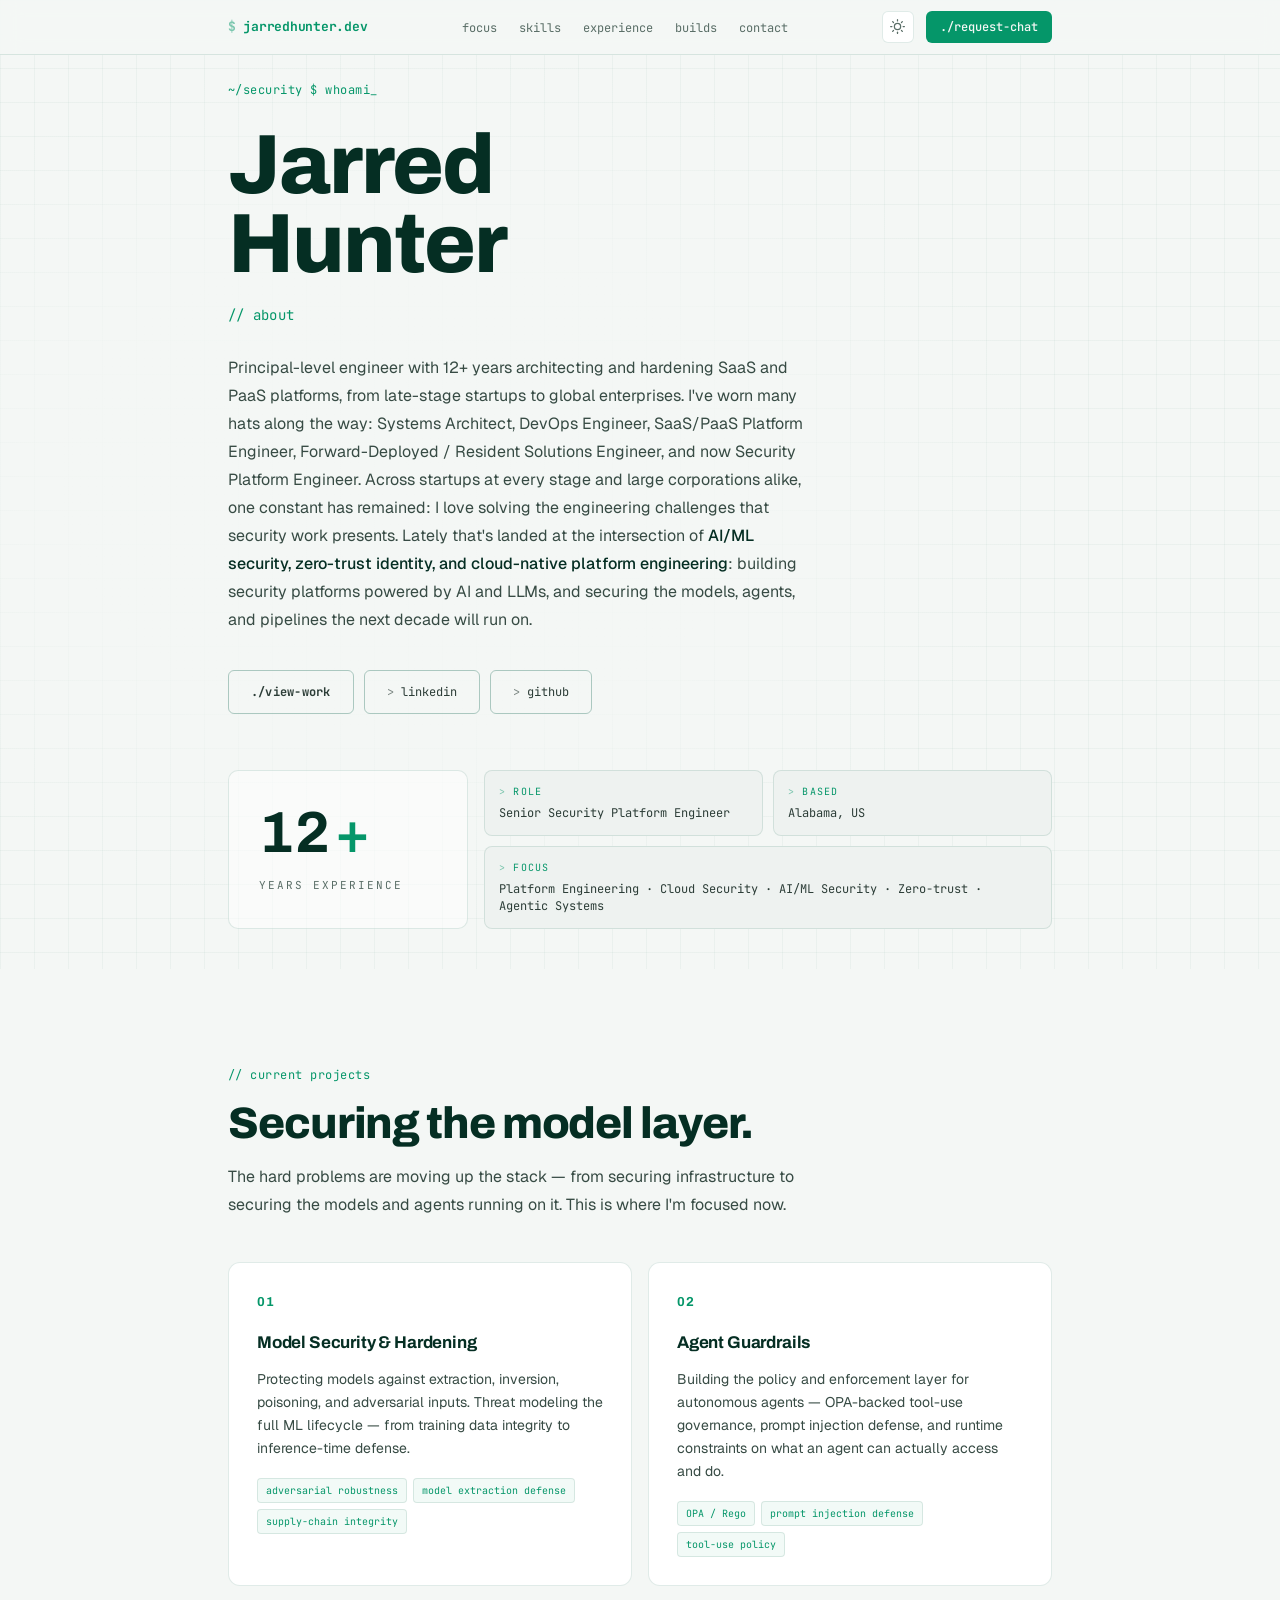
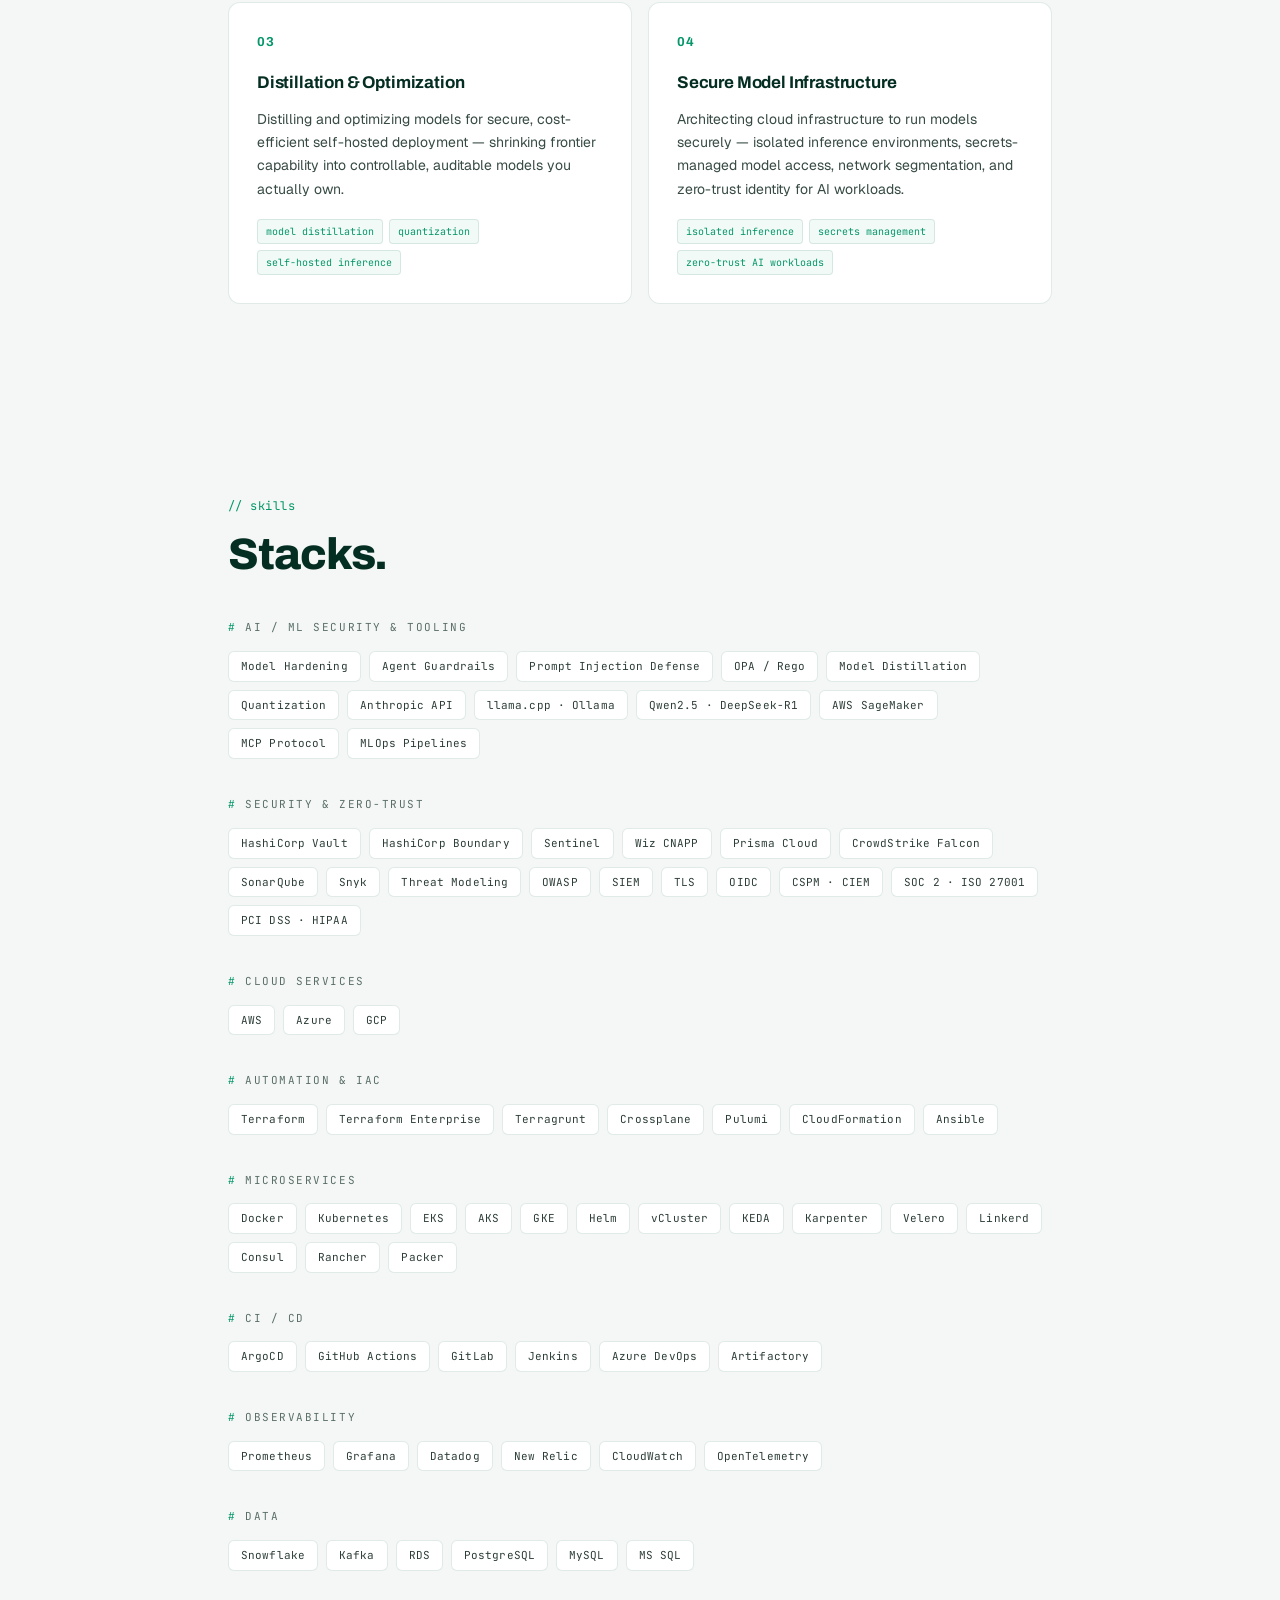
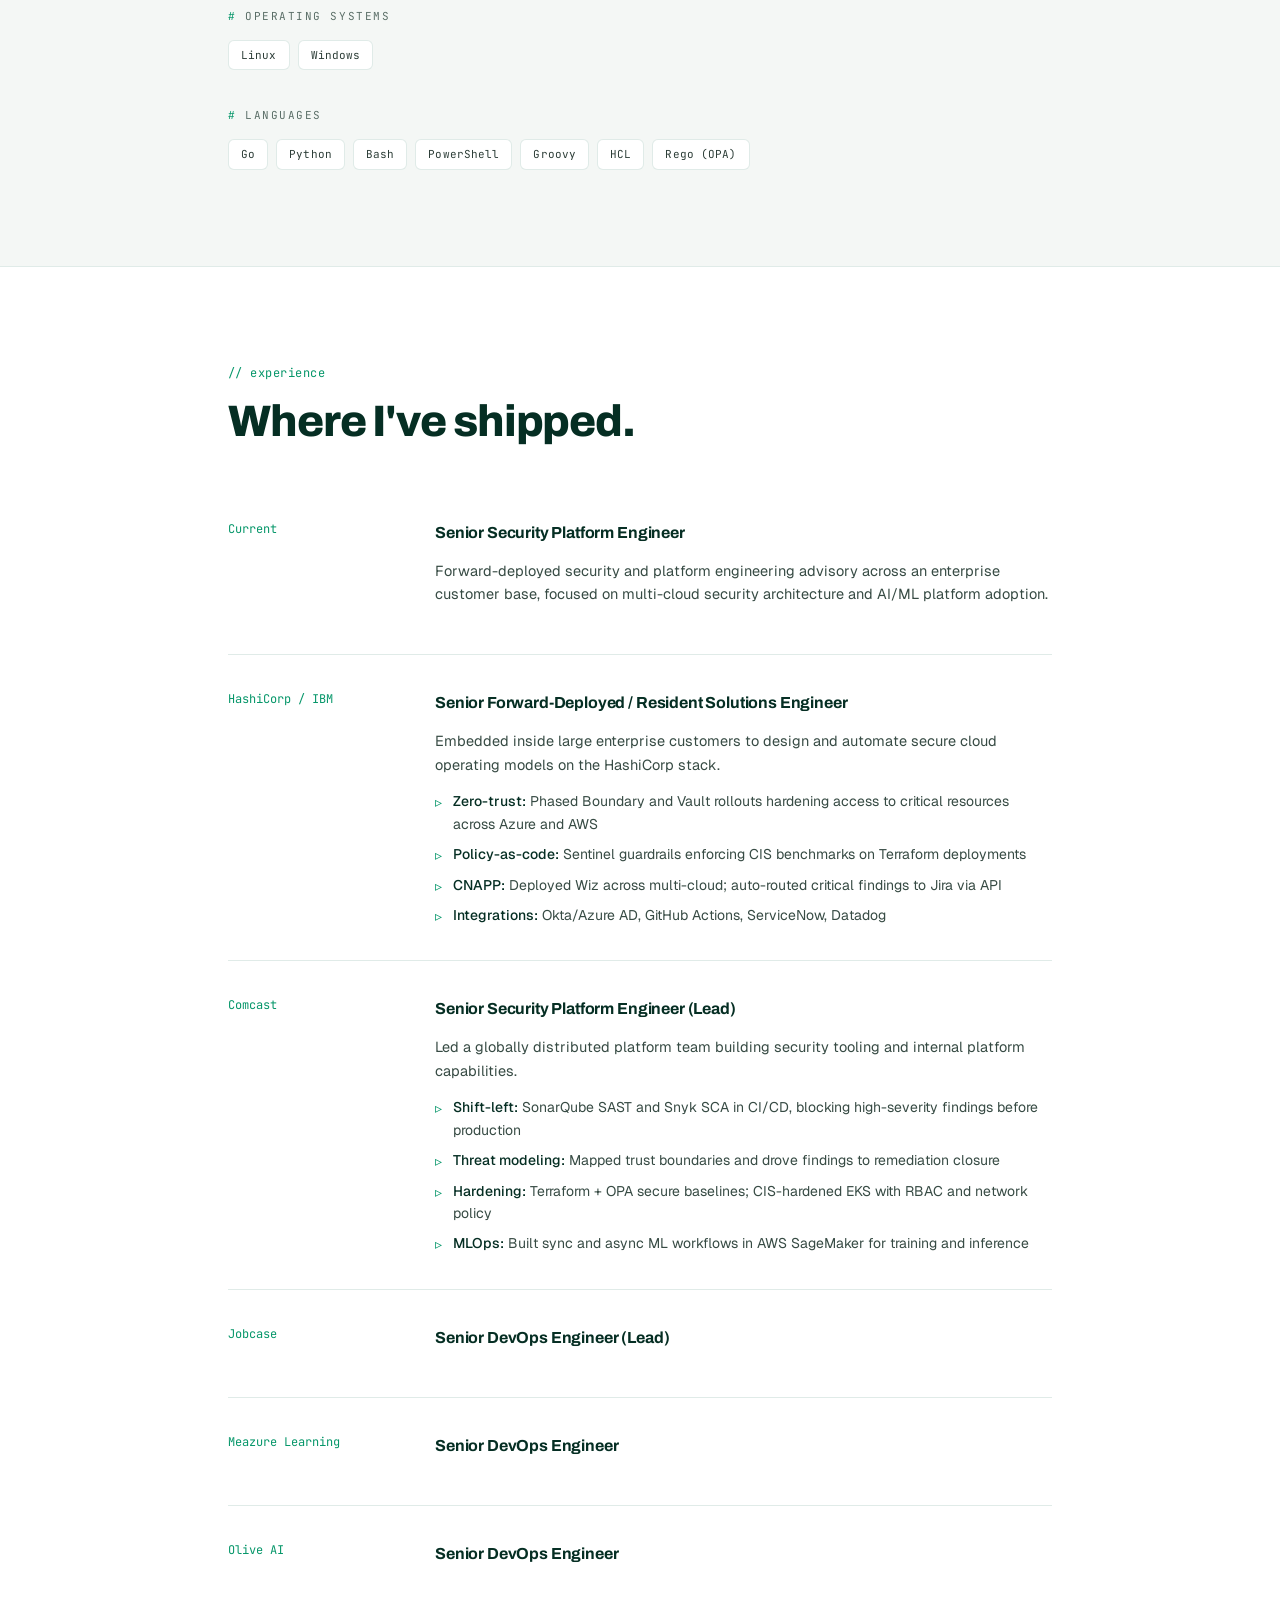
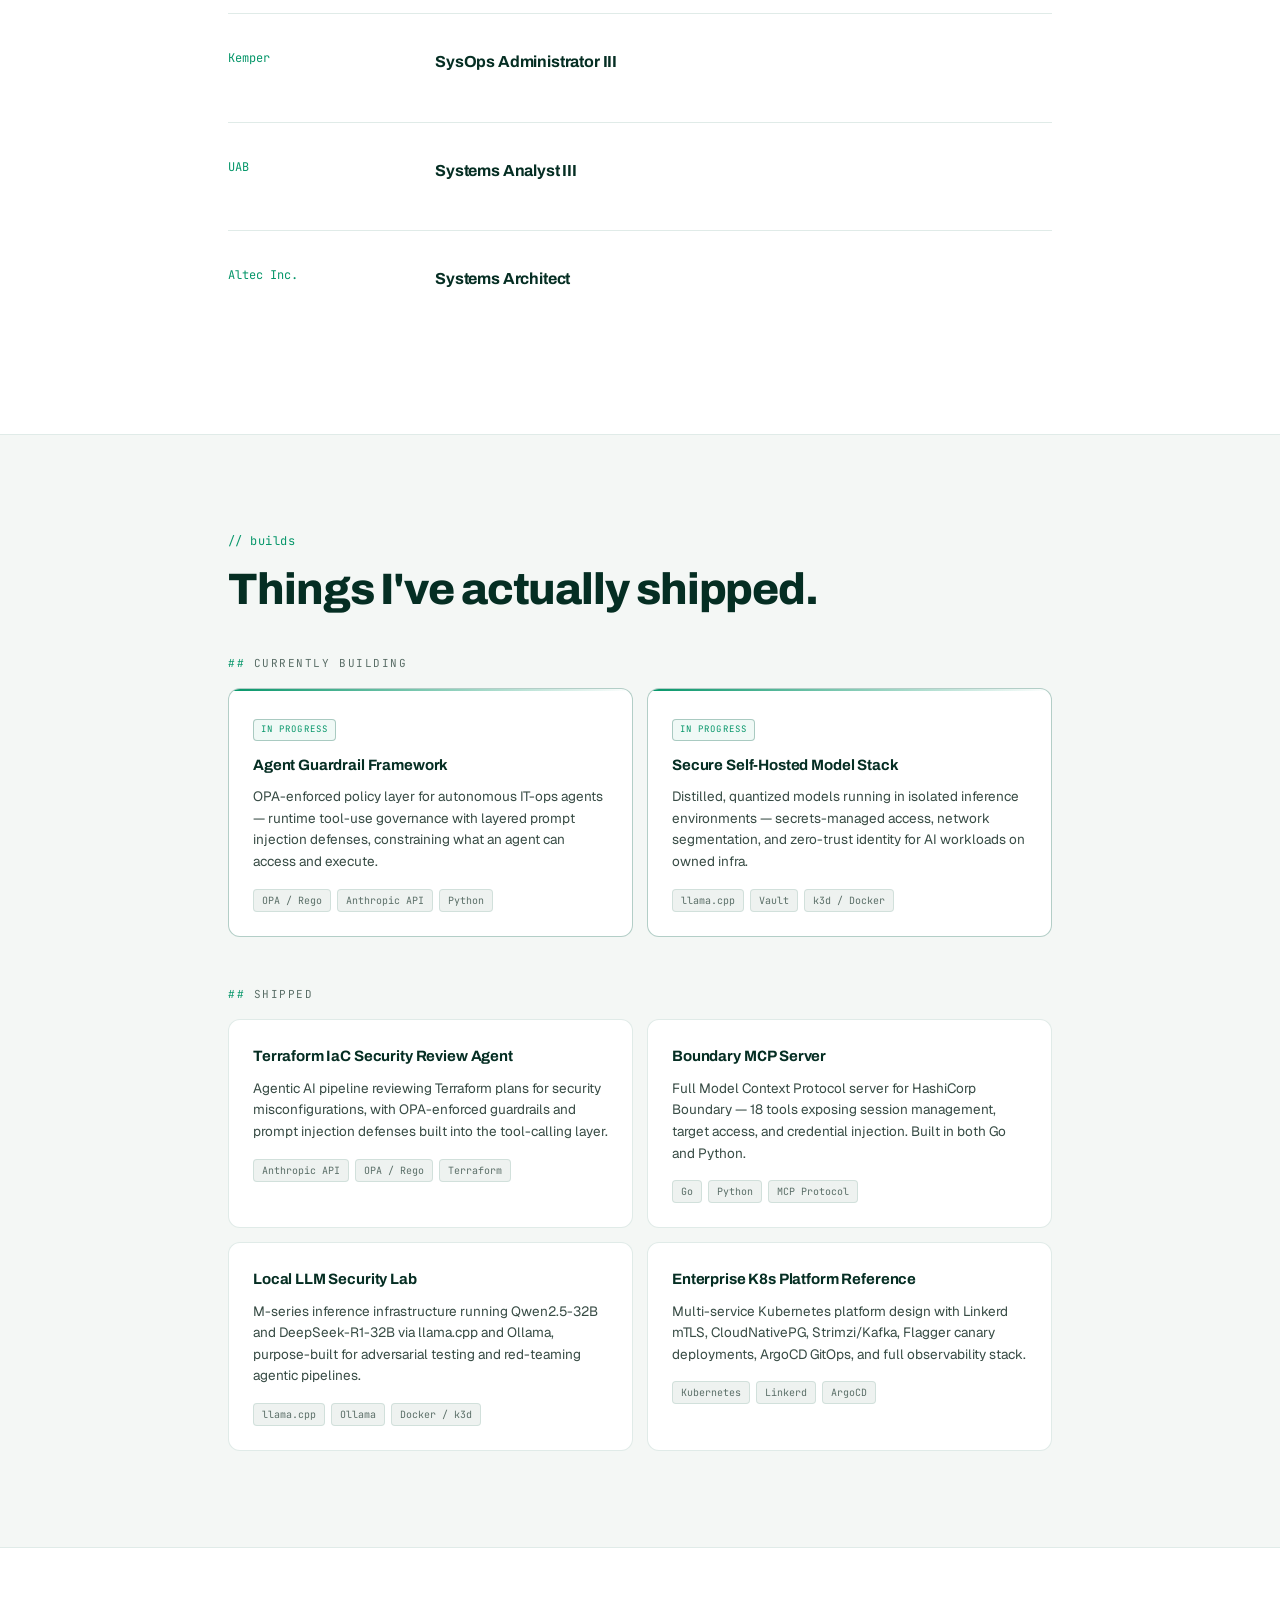
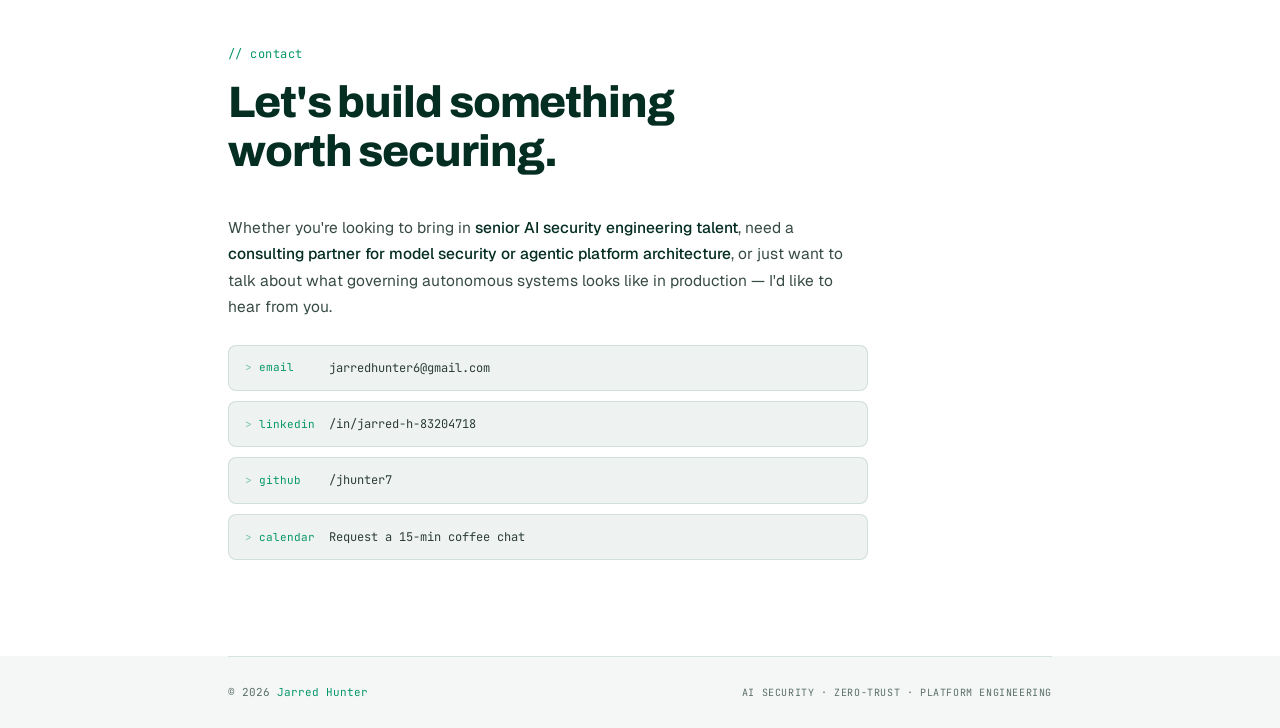
==== commit 235921b7: "changes to ui" ====
--- a/src/index.html
+++ b/src/index.html
@@ -30,7 +30,7 @@
           <svg class="icon-moon" width="15" height="15" viewBox="0 0 24 24" fill="none" stroke="currentColor" stroke-width="2" stroke-linecap="round" stroke-linejoin="round"><path d="M21 12.79A9 9 0 1 1 11.21 3 7 7 0 0 0 21 12.79z"/></svg>
           <svg class="icon-sun" width="15" height="15" viewBox="0 0 24 24" fill="none" stroke="currentColor" stroke-width="2" stroke-linecap="round" stroke-linejoin="round"><circle cx="12" cy="12" r="5"/><line x1="12" y1="1" x2="12" y2="3"/><line x1="12" y1="21" x2="12" y2="23"/><line x1="4.22" y1="4.22" x2="5.64" y2="5.64"/><line x1="18.36" y1="18.36" x2="19.78" y2="19.78"/><line x1="1" y1="12" x2="3" y2="12"/><line x1="21" y1="12" x2="23" y2="12"/><line x1="4.22" y1="19.78" x2="5.64" y2="18.36"/><line x1="18.36" y1="5.64" x2="19.78" y2="4.22"/></svg>
         </button>
-        <a href="https://cal.com/jhunter7/" class="nav-cta" target="_blank" rel="noopener">./book-call</a>
+        <a href="https://cal.com/jhunter7/" class="nav-cta" target="_blank" rel="noopener">./request-chat</a>
       </div>
     </div>
   </nav>
@@ -460,27 +460,16 @@
       <p class="section-tag reveal">// contact</p>
       <h2 class="section-heading reveal">Let's build something<br />worth securing.</h2>
       <div class="contact-grid reveal">
-        <div>
-          <p class="contact-lede">
-            Whether you're looking to bring in <strong>senior AI security engineering talent</strong>,
-            need a <strong>consulting partner for model security or agentic platform architecture</strong>,
-            or just want to talk about what governing autonomous systems looks like in production — I'd like to hear from you.
-          </p>
-          <div class="contact-links">
-            <a href="mailto:jarredhunter6@gmail.com" class="contact-link"><span class="ck">email</span>jarredhunter6@gmail.com</a>
-            <a href="https://www.linkedin.com/in/jarred-h-83204718/" class="contact-link" target="_blank" rel="noopener"><span class="ck">linkedin</span>/in/jarred-h-83204718</a>
-            <a href="https://github.com/jhunter7/" class="contact-link" target="_blank" rel="noopener"><span class="ck">github</span>/jhunter7</a>
-            <a href="https://cal.com/jhunter7/" class="contact-link" target="_blank" rel="noopener"><span class="ck">calendar</span>Book a 30-min coffee chat</a>
-          </div>
-        </div>
-        <div class="contact-aside">
-          <div class="contact-aside-title">Currently open to</div>
-          <p class="contact-aside-body">
-            Senior / Principal <strong>AI Security Engineer</strong> roles.<br />
-            <strong>Model security</strong> &amp; agentic platform advisory.<br />
-            Consulting on <strong>AI workload security</strong>, zero-trust, and CNAPP implementations.
-          </p>
-          <span class="open-badge"><span class="dot"></span>Available for new opportunities</span>
+        <p class="contact-lede">
+          Whether you're looking to bring in <strong>senior AI security engineering talent</strong>,
+          need a <strong>consulting partner for model security or agentic platform architecture</strong>,
+          or just want to talk about what governing autonomous systems looks like in production — I'd like to hear from you.
+        </p>
+        <div class="contact-links">
+          <a href="mailto:jarredhunter6@gmail.com" class="contact-link"><span class="ck">email</span>jarredhunter6@gmail.com</a>
+          <a href="https://www.linkedin.com/in/jarred-h-83204718/" class="contact-link" target="_blank" rel="noopener"><span class="ck">linkedin</span>/in/jarred-h-83204718</a>
+          <a href="https://github.com/jhunter7/" class="contact-link" target="_blank" rel="noopener"><span class="ck">github</span>/jhunter7</a>
+          <a href="https://cal.com/jhunter7/" class="contact-link" target="_blank" rel="noopener"><span class="ck">calendar</span>Request a 15-min coffee chat</a>
         </div>
       </div>
     </div>
--- a/src/css/style.css
+++ b/src/css/style.css
@@ -161,10 +161,10 @@
 }
 .btn-primary {
   font-family: var(--mono); font-size: 12px; font-weight: 700; padding: 11px 22px;
-  border-radius: 6px; background: var(--accent); color: var(--bg);
-  text-decoration: none; letter-spacing: .02em; transition: opacity .15s, transform .15s;
-}
-.btn-primary:hover { opacity: .85; transform: translateY(-1px); }
+  border-radius: 6px; background: transparent; border: 1px solid var(--border2); color: var(--text);
+  text-decoration: none; letter-spacing: .02em; transition: border-color .2s, color .2s, transform .15s;
+}
+.btn-primary:hover { border-color: var(--accent); color: var(--accent); transform: translateY(-1px); }
 .btn-ghost {
   font-family: var(--mono); font-size: 12px; padding: 11px 22px; border-radius: 6px;
   border: 1px solid var(--border2); color: var(--text); text-decoration: none;
@@ -250,8 +250,6 @@
 }
 .sidebar-card-k::before { content: '> '; opacity: .5; }
 .sidebar-card-v { font-size: 12.5px; color: var(--text); line-height: 1.5; display: flex; align-items: center; gap: 8px; }
-.dot { display: inline-block; width: 7px; height: 7px; border-radius: 50%; background: var(--accent); animation: pulse 2s infinite; }
-@keyframes pulse { 0%,100%{opacity:1} 50%{opacity:.4} }
 
 /* ─── FOCUS ─── */
 .focus-intro {
@@ -344,7 +342,7 @@
 
 /* ─── CONTACT ─── */
 #contact { background: var(--bg2); border-top: 1px solid var(--border); }
-.contact-grid { display: grid; grid-template-columns: 1.3fr 1fr; gap: 48px; align-items: start; }
+.contact-grid { max-width: 640px; }
 .contact-lede { font-family: var(--body); font-weight: 400; font-size: 15.5px; color: var(--prose); line-height: 1.7; margin-bottom: 24px; }
 .contact-lede strong { color: var(--heading); font-weight: 500; }
 .contact-links { display: flex; flex-direction: column; gap: 10px; }
@@ -356,15 +354,6 @@
 .contact-link:hover { border-color: var(--border2); color: var(--accent); }
 .ck { color: var(--accent); min-width: 70px; font-size: 11px; }
 .ck::before { content: '> '; opacity: .5; }
-.contact-aside-title { font-family: var(--display); font-weight: 700; font-size: 16px; color: var(--heading); margin-bottom: 10px; }
-.contact-aside-body { font-family: var(--body); font-size: 14px; color: var(--prose); line-height: 1.7; margin-bottom: 20px; }
-.contact-aside-body strong { color: var(--heading); font-weight: 500; }
-.open-badge {
-  display: inline-flex; align-items: center; gap: 8px; font-family: var(--mono); font-size: 11px;
-  color: var(--accent); border: 1px solid var(--border2); border-radius: 20px; padding: 6px 14px;
-  background: color-mix(in srgb, var(--accent) 6%, transparent); letter-spacing: .02em;
-}
-
 /* ─── FOOTER ─── */
 footer {
   border-top: 1px solid var(--border); padding: 26px 0;
@@ -382,7 +371,6 @@
 /* ─── Responsive ─── */
 @media (max-width: 720px) {
   .nav-links { display: none; }
-  .contact-grid { grid-template-columns: 1fr; }
   .timeline-item { grid-template-columns: 1fr; gap: 12px; }
   .focus-grid, .projects-grid { grid-template-columns: 1fr; }
   .hero-meta-row { flex-direction: column; }
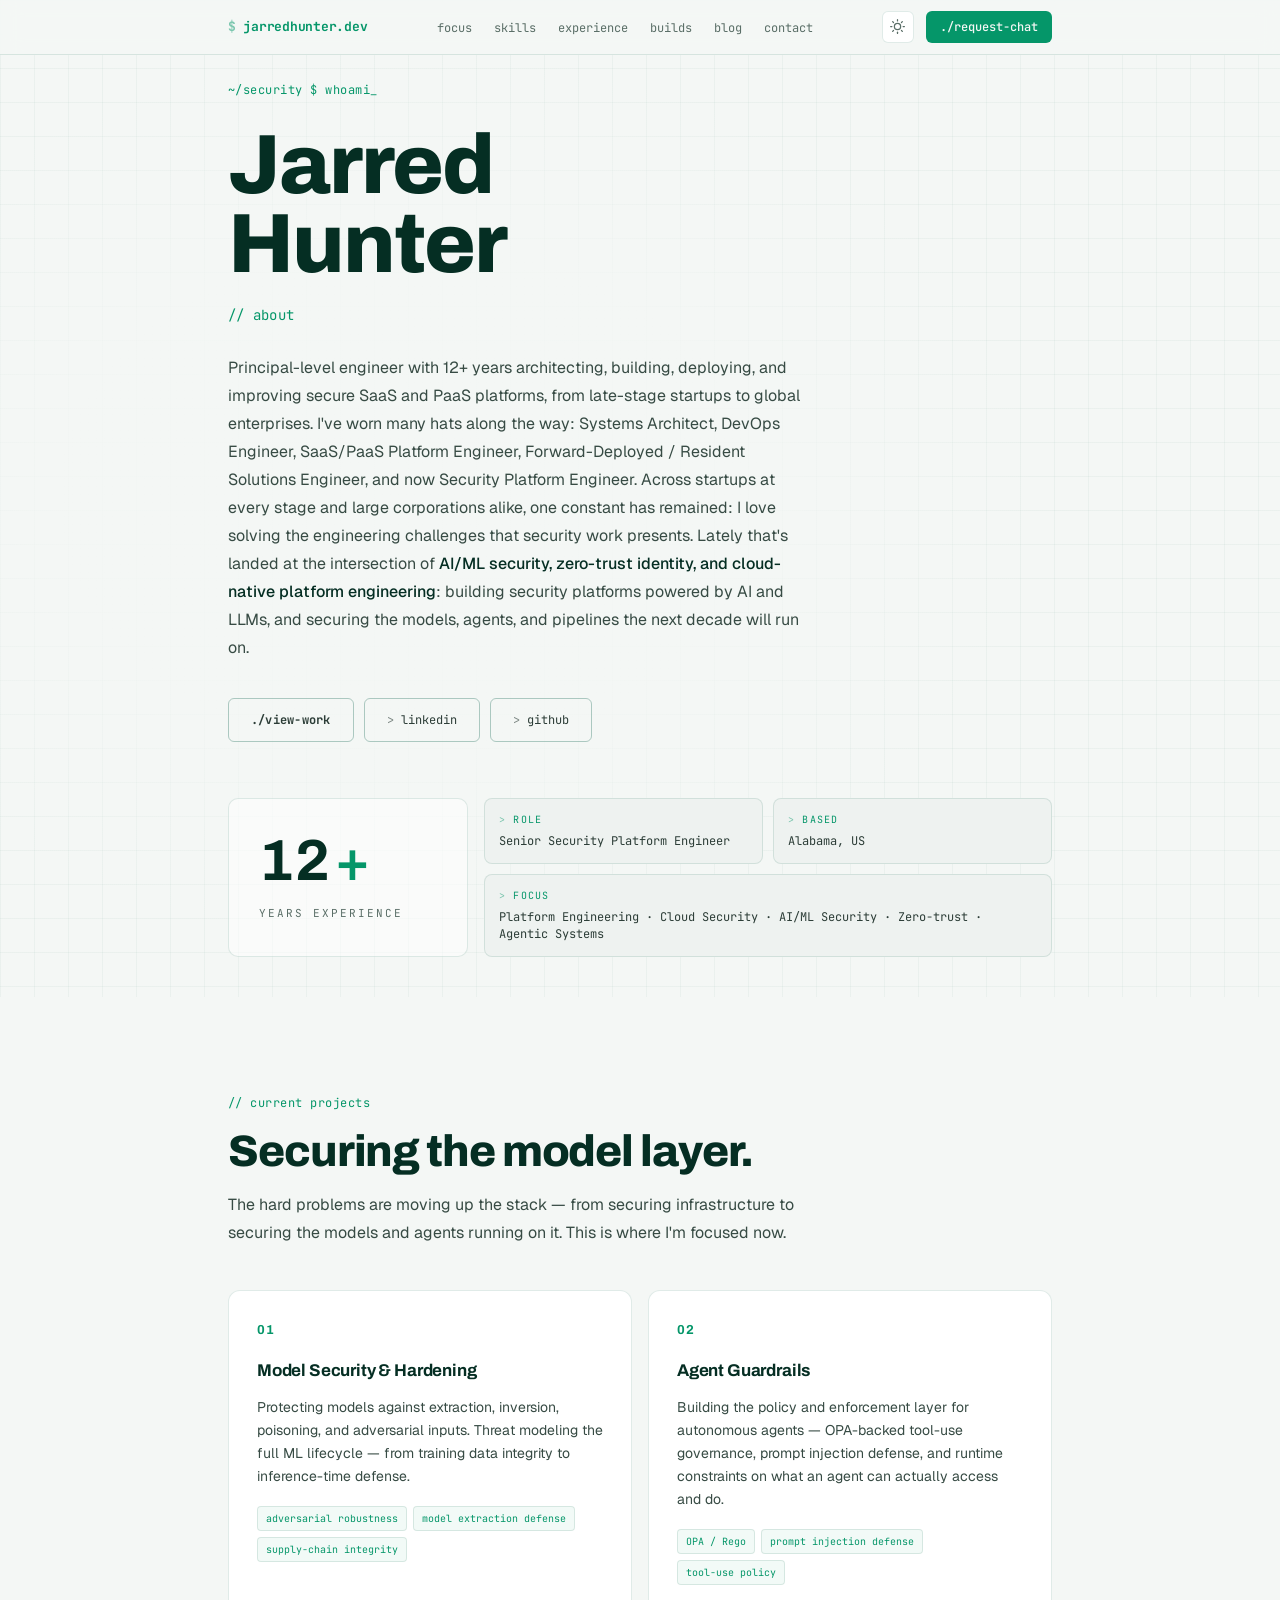
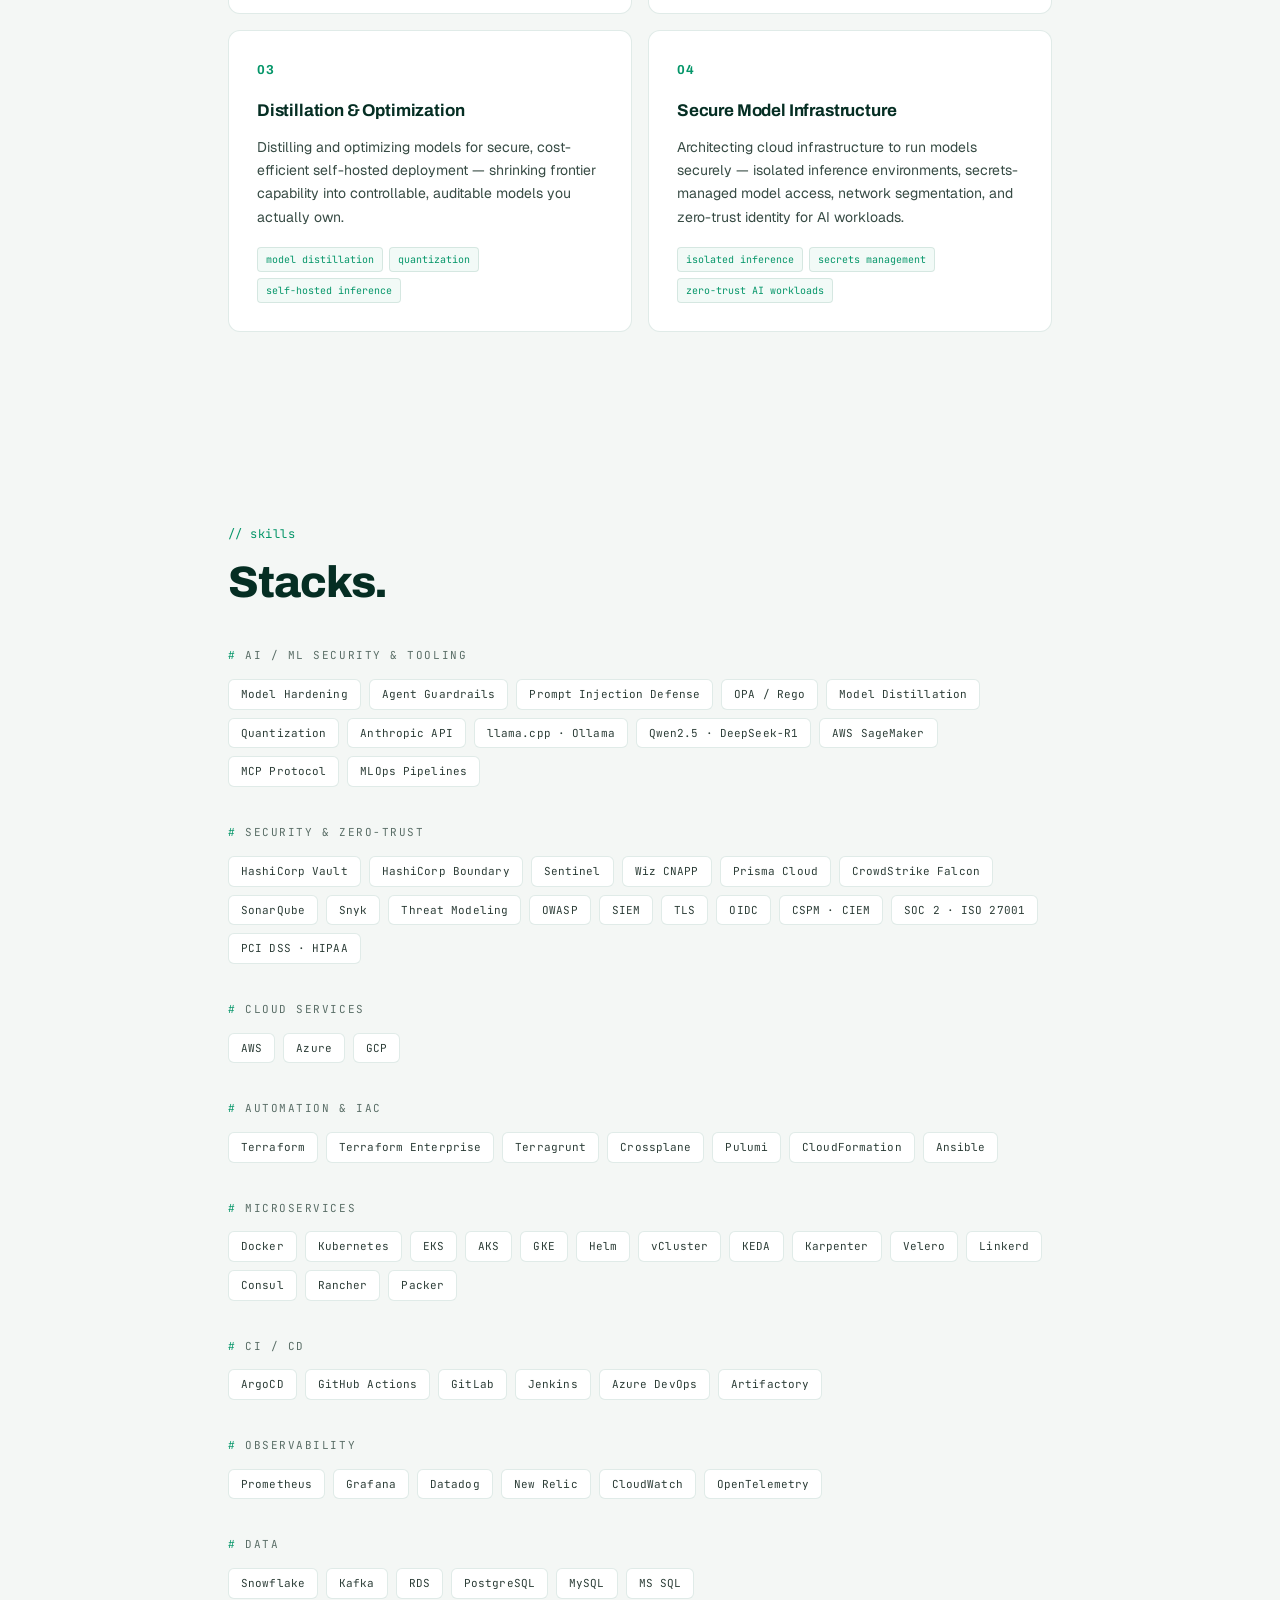
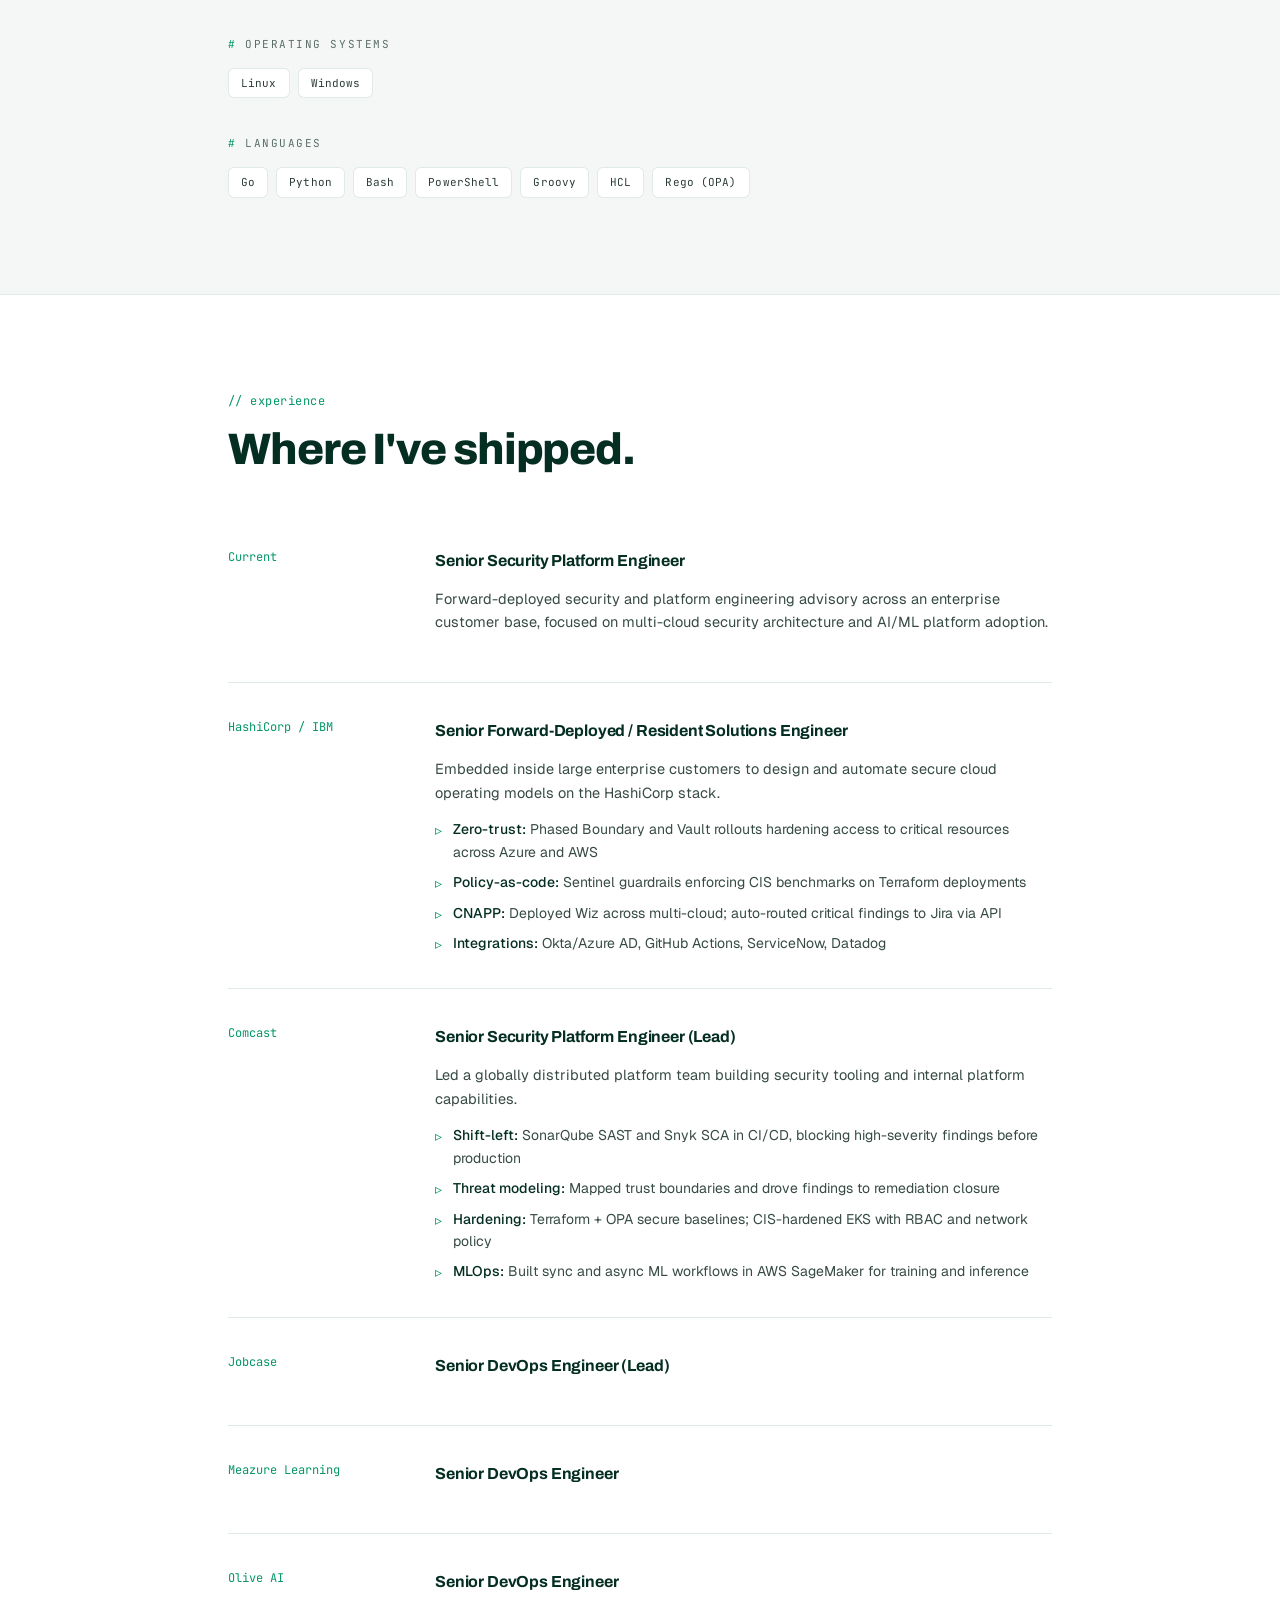
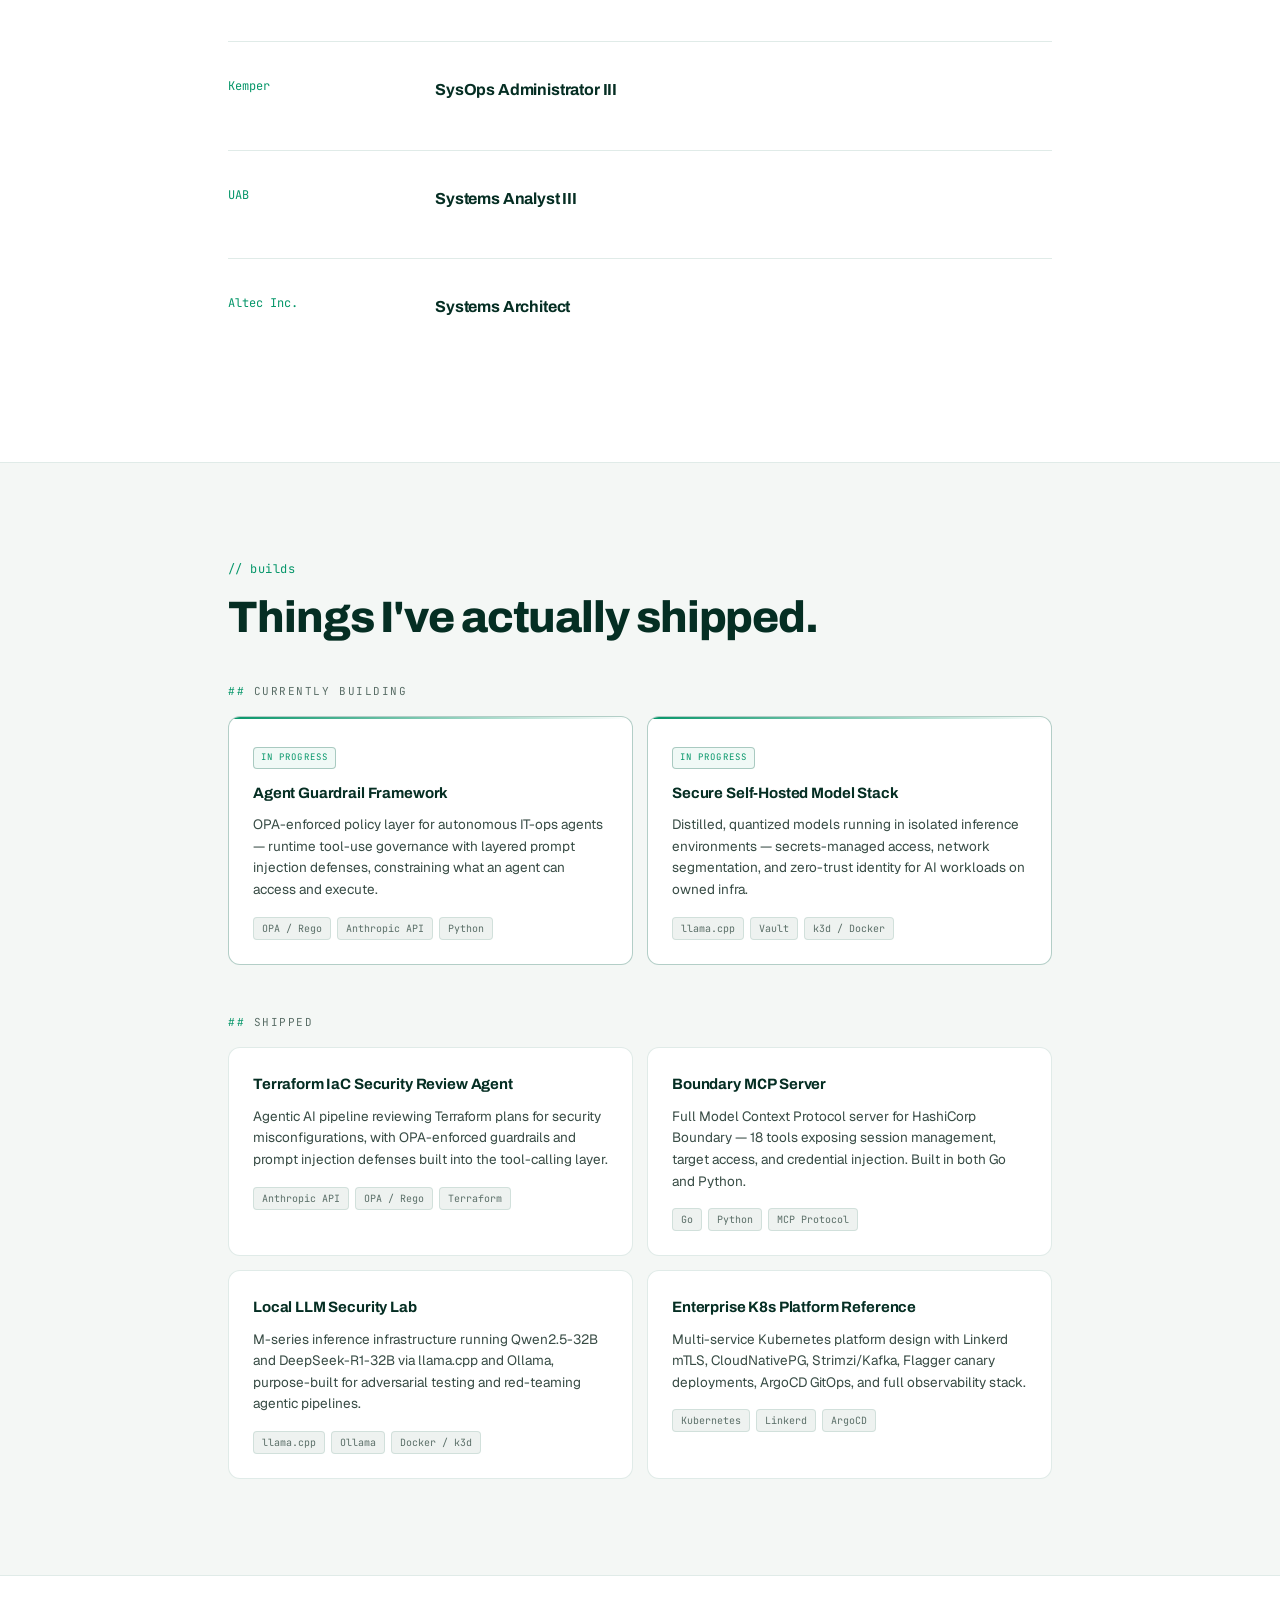
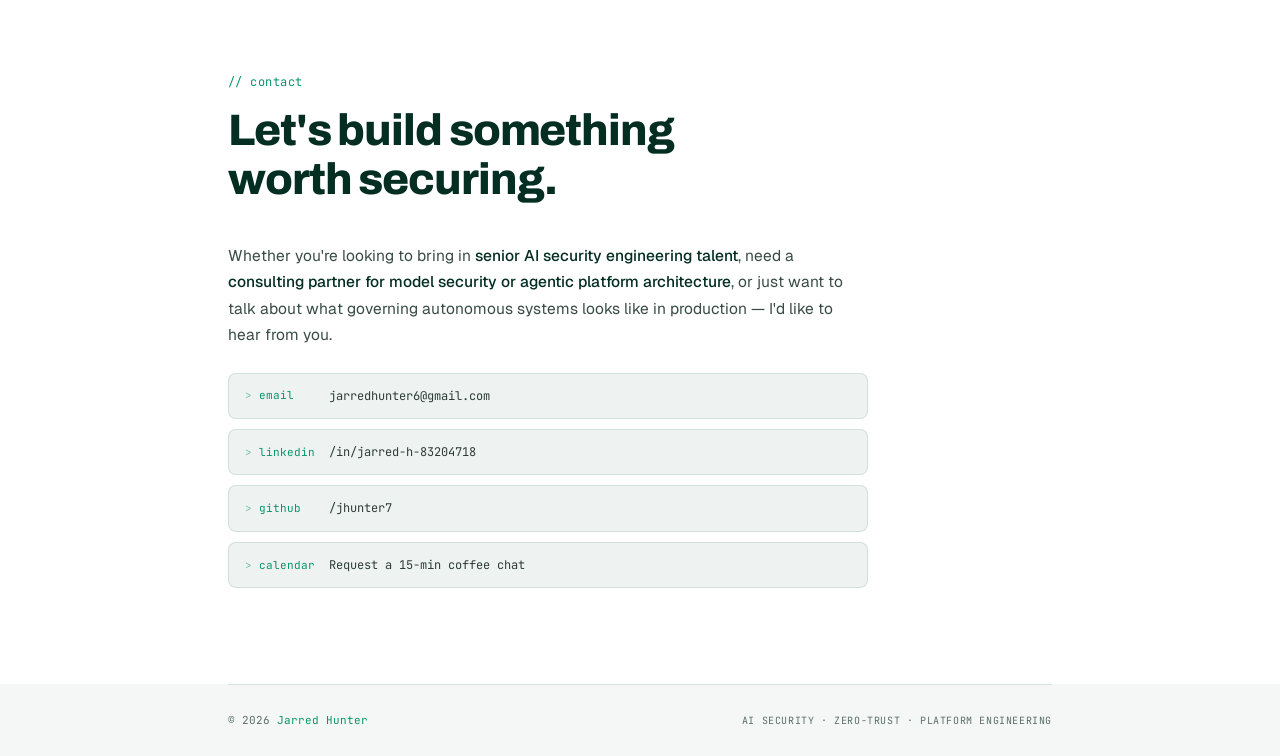
==== commit 4b5be2bf: "adds blog for opa agent enforce" ====
--- a/src/index.html
+++ b/src/index.html
@@ -4,7 +4,7 @@
   <meta charset="UTF-8" />
   <meta name="viewport" content="width=device-width, initial-scale=1.0" />
   <title>Jarred Hunter — AI Security &amp; Platform Engineering</title>
-  <meta name="description" content="Jarred Hunter — senior engineer securing AI/ML systems: model hardening, agent guardrails, secure model infrastructure, and zero-trust platform engineering." />
+  <meta name="description" content="Jarred Hunter — security engineer, securing AI/ML systems: model hardening, agent guardrails, secure model infrastructure, and zero-trust platform engineering." />
 
   <link rel="preconnect" href="https://fonts.googleapis.com" />
   <link rel="preconnect" href="https://fonts.gstatic.com" crossorigin />
@@ -23,6 +23,7 @@
         <li><a href="#technologies">skills</a></li>
         <li><a href="#work-experience">experience</a></li>
         <li><a href="#projects">builds</a></li>
+        <li><a href="blog/">blog</a></li>
         <li><a href="#contact">contact</a></li>
       </ul>
       <div class="nav-right">
@@ -42,8 +43,7 @@
       <h1 class="hero-name">Jarred<br />Hunter</h1>
       <div class="hero-sub">about</div>
       <p class="hero-desc">
-        Principal-level engineer with 12+ years architecting and hardening SaaS and PaaS platforms, from late-stage
-        startups to global enterprises. I've worn many hats along the way: Systems Architect, DevOps Engineer,
+        Principal-level engineer with 12+ years architecting, building, deploying, and improving secure SaaS and PaaS platforms, from late-stage startups to global enterprises. I've worn many hats along the way: Systems Architect, DevOps Engineer,
         SaaS/PaaS Platform Engineer, Forward-Deployed / Resident Solutions Engineer, and now Security Platform Engineer.
         Across startups at every stage and large corporations alike, one constant has remained: I love solving the
         engineering challenges that security work presents. Lately that's landed at the intersection of <strong>AI/ML
--- a/src/css/style.css
+++ b/src/css/style.css
@@ -363,6 +363,148 @@
 .footer-left span { color: var(--accent); }
 .footer-right { font-family: var(--mono); font-size: 10px; color: var(--dim); letter-spacing: .06em; }
 
+/* ─── BLOG ─── */
+/* Blog pages show content immediately (no scroll-reveal dependency) */
+.blog-page .reveal { opacity: 1; transform: none; }
+.blog-page nav { position: fixed; }
+.blog-main { padding: 100px 0 60px; min-height: 70vh; }
+.blog-index-lede {
+  font-family: var(--body); font-size: 16px; color: var(--prose);
+  max-width: 600px; line-height: 1.7; margin-bottom: 36px;
+}
+.blog-list { display: flex; flex-direction: column; gap: 14px; }
+.blog-card {
+  display: block; padding: 20px 22px; background: var(--bg2);
+  border: 1px solid var(--border); border-radius: 10px;
+  text-decoration: none; transition: border-color .2s, transform .15s;
+}
+.blog-card:hover { border-color: var(--border2); transform: translateY(-2px); }
+.blog-card-date { font-family: var(--mono); font-size: 11px; color: var(--dim); margin-bottom: 8px; }
+.blog-card-title {
+  font-family: var(--display); font-weight: 700; font-size: 20px;
+  color: var(--heading); margin-bottom: 8px; line-height: 1.25;
+}
+.blog-card-summary { font-family: var(--body); font-size: 14px; color: var(--prose); line-height: 1.6; margin-bottom: 12px; }
+.blog-card-link { font-family: var(--mono); font-size: 11px; color: var(--accent); }
+.blog-card-link::before { content: '> '; opacity: .5; }
+.blog-empty { font-family: var(--mono); font-size: 13px; color: var(--dim); }
+.blog-back { margin-bottom: 24px; }
+.blog-back a {
+  font-family: var(--mono); font-size: 12px; color: var(--dim);
+  text-decoration: none; transition: color .2s;
+}
+.blog-back a:hover { color: var(--accent); }
+.blog-article { max-width: 100%; }
+.blog-post-title {
+  font-family: var(--display); font-weight: 800; font-size: clamp(28px, 5vw, 40px);
+  color: var(--heading); letter-spacing: -.03em; line-height: 1.1; margin-bottom: 10px;
+}
+.blog-post-date { font-family: var(--mono); font-size: 12px; color: var(--dim); margin-bottom: 28px; }
+.blog-content {
+  font-family: var(--body); font-size: 17px; color: var(--prose); line-height: 1.75;
+}
+.blog-content > p:first-child { margin-top: 0; }
+.blog-content blockquote {
+  margin: 1.4em 0; padding: 14px 18px; border-left: 3px solid var(--accent);
+  background: color-mix(in srgb, var(--accent) 8%, var(--bg3));
+  border-radius: 0 8px 8px 0;
+}
+.blog-content blockquote p { margin-bottom: 0; }
+.blog-content strong { color: var(--heading); font-weight: 600; }
+.blog-content h2, .blog-content h3, .blog-content h4 {
+  font-family: var(--display); color: var(--heading); margin: 1.6em 0 .6em; line-height: 1.25;
+}
+.blog-content h2 { font-size: 1.5rem; font-weight: 700; }
+.blog-content h3 { font-size: 1.2rem; font-weight: 600; }
+.blog-content p { margin-bottom: 1.1em; }
+.blog-content ul, .blog-content ol { margin: 0 0 1.1em 1.4em; }
+.blog-content li { margin-bottom: .35em; }
+.blog-content a { color: var(--accent); text-decoration: underline; text-underline-offset: 3px; }
+.blog-content a:hover { color: var(--heading); }
+.blog-content code {
+  font-family: var(--mono); font-size: .9em; padding: .15em .4em;
+  background: var(--bg3); border: 1px solid var(--border); border-radius: 4px;
+}
+.code-block-wrap {
+  position: relative;
+  margin: 1.2em 0;
+}
+.code-block-wrap pre {
+  margin: 0;
+  padding: 40px 18px 16px;
+  overflow-x: auto;
+  background: var(--bg3);
+  border: 1px solid var(--border);
+  border-radius: 8px;
+}
+.copy-code-btn {
+  position: absolute;
+  top: 8px;
+  right: 8px;
+  z-index: 2;
+  font-family: var(--mono);
+  font-size: 11px;
+  font-weight: 500;
+  padding: 5px 10px;
+  border-radius: 5px;
+  border: 1px solid var(--border2);
+  background: var(--bg2);
+  color: var(--dim);
+  cursor: pointer;
+  transition: color .15s, border-color .15s, background .15s;
+}
+.copy-code-btn::before { content: '> '; opacity: .5; }
+.copy-code-btn:hover {
+  color: var(--accent);
+  border-color: var(--accent);
+}
+.copy-code-btn.copied {
+  color: var(--accent);
+  border-color: var(--accent);
+  background: color-mix(in srgb, var(--accent) 10%, var(--bg2));
+}
+.blog-content pre code { padding: 0; border: none; background: none; font-size: 13px; line-height: 1.55; }
+.terminal-figure {
+  margin: 1.6em 0 1.2em;
+  padding: 0;
+}
+.terminal-shot {
+  display: block;
+  width: 100%;
+  max-width: 100%;
+  height: auto;
+  border: 1px solid var(--border2);
+  border-radius: 10px;
+  background: var(--bg3);
+  box-shadow: 0 12px 40px rgba(0, 0, 0, 0.35);
+  cursor: zoom-in;
+}
+.terminal-figure figcaption {
+  margin-top: 10px;
+  font-family: var(--mono);
+  font-size: 12px;
+  color: var(--dim);
+  line-height: 1.5;
+}
+.blog-content img:not(.terminal-shot) {
+  display: block;
+  width: 100%;
+  max-width: 100%;
+  height: auto;
+  margin: 1.4em 0;
+  border: 1px solid var(--border);
+  border-radius: 8px;
+  background: var(--bg3);
+}
+/* Click screenshot to open full size in new tab */
+a.terminal-shot-link { display: block; text-decoration: none; }
+.blog-content table { width: 100%; border-collapse: collapse; margin: 1.2em 0; font-size: 14px; }
+.blog-content th, .blog-content td {
+  border: 1px solid var(--border); padding: 8px 12px; text-align: left;
+}
+.blog-content th { background: var(--bg3); color: var(--heading); font-family: var(--mono); font-size: 12px; }
+.nav-links a[aria-current="page"] { color: var(--accent); }
+
 /* ─── Animations ─── */
 @keyframes fadeUp { from { opacity: 0; transform: translateY(20px); } to { opacity: 1; transform: translateY(0); } }
 .reveal { opacity: 0; transform: translateY(24px); transition: opacity .6s ease, transform .6s ease; }
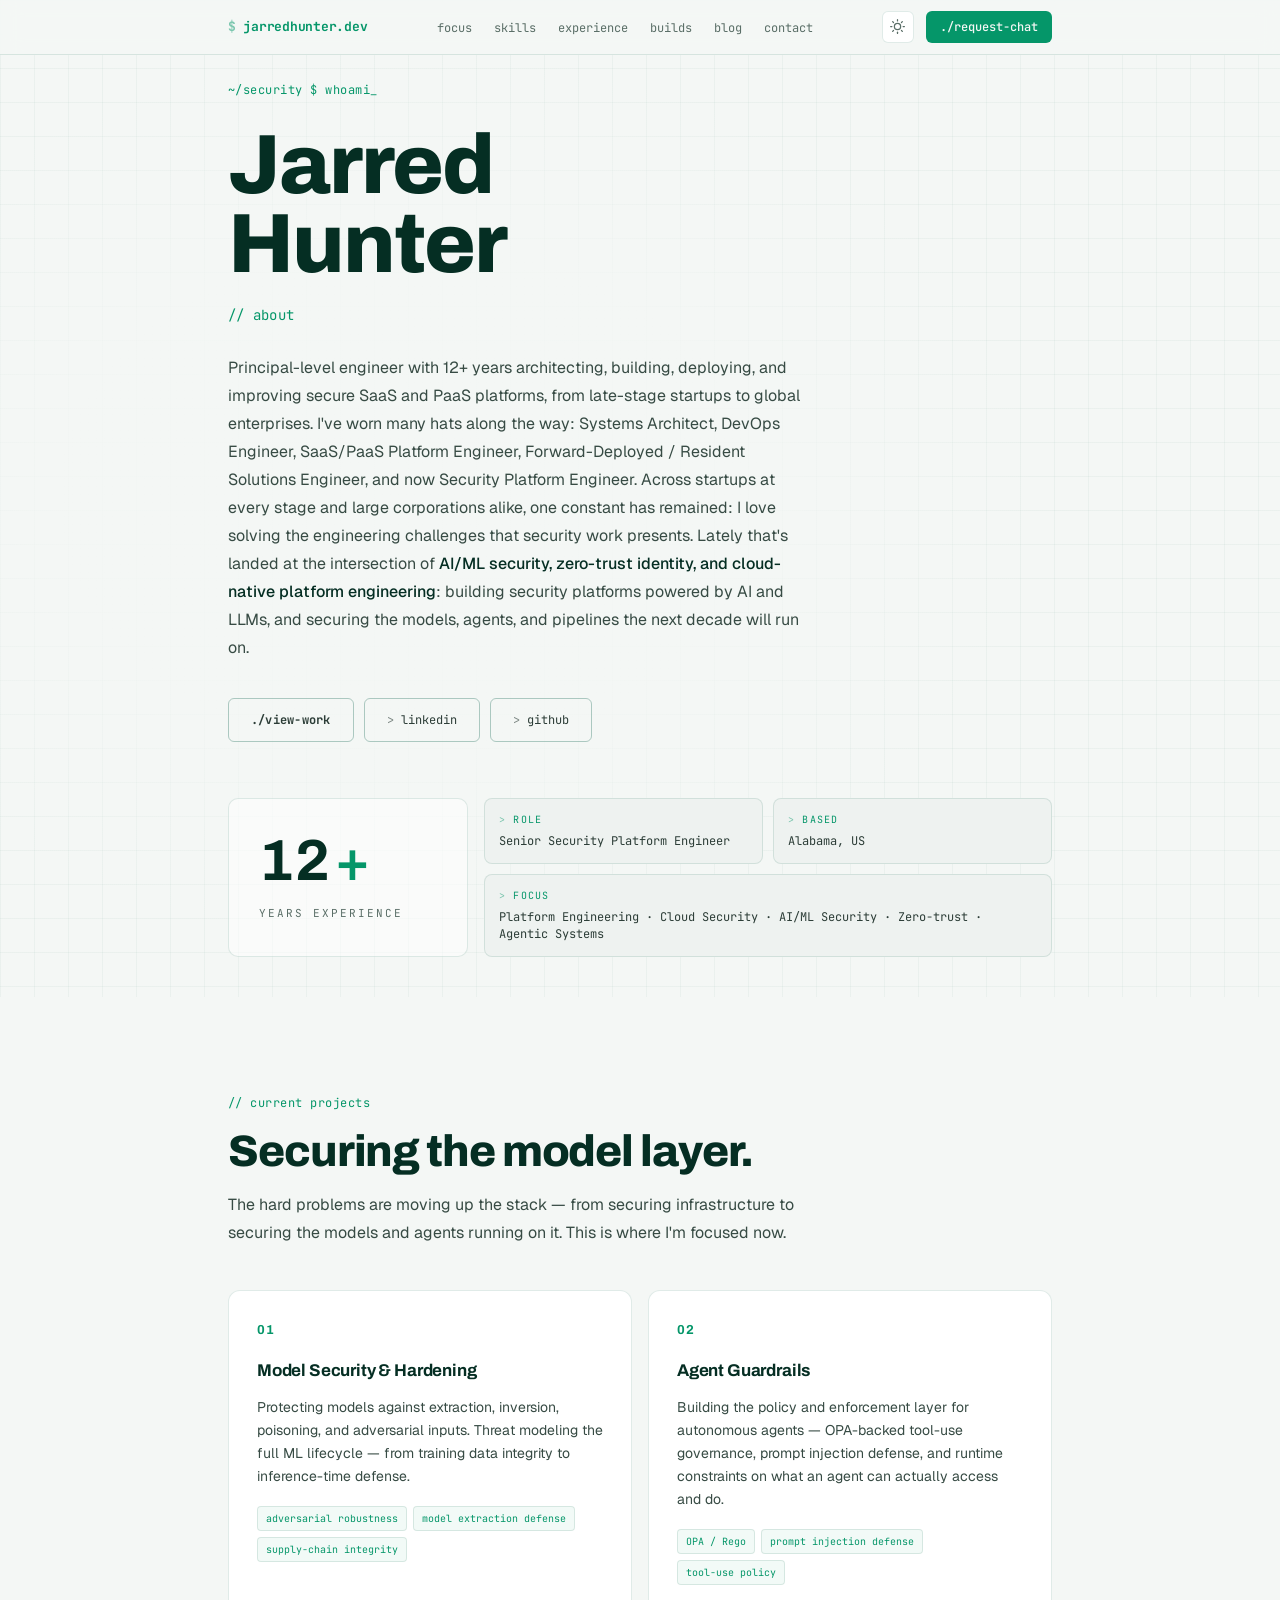
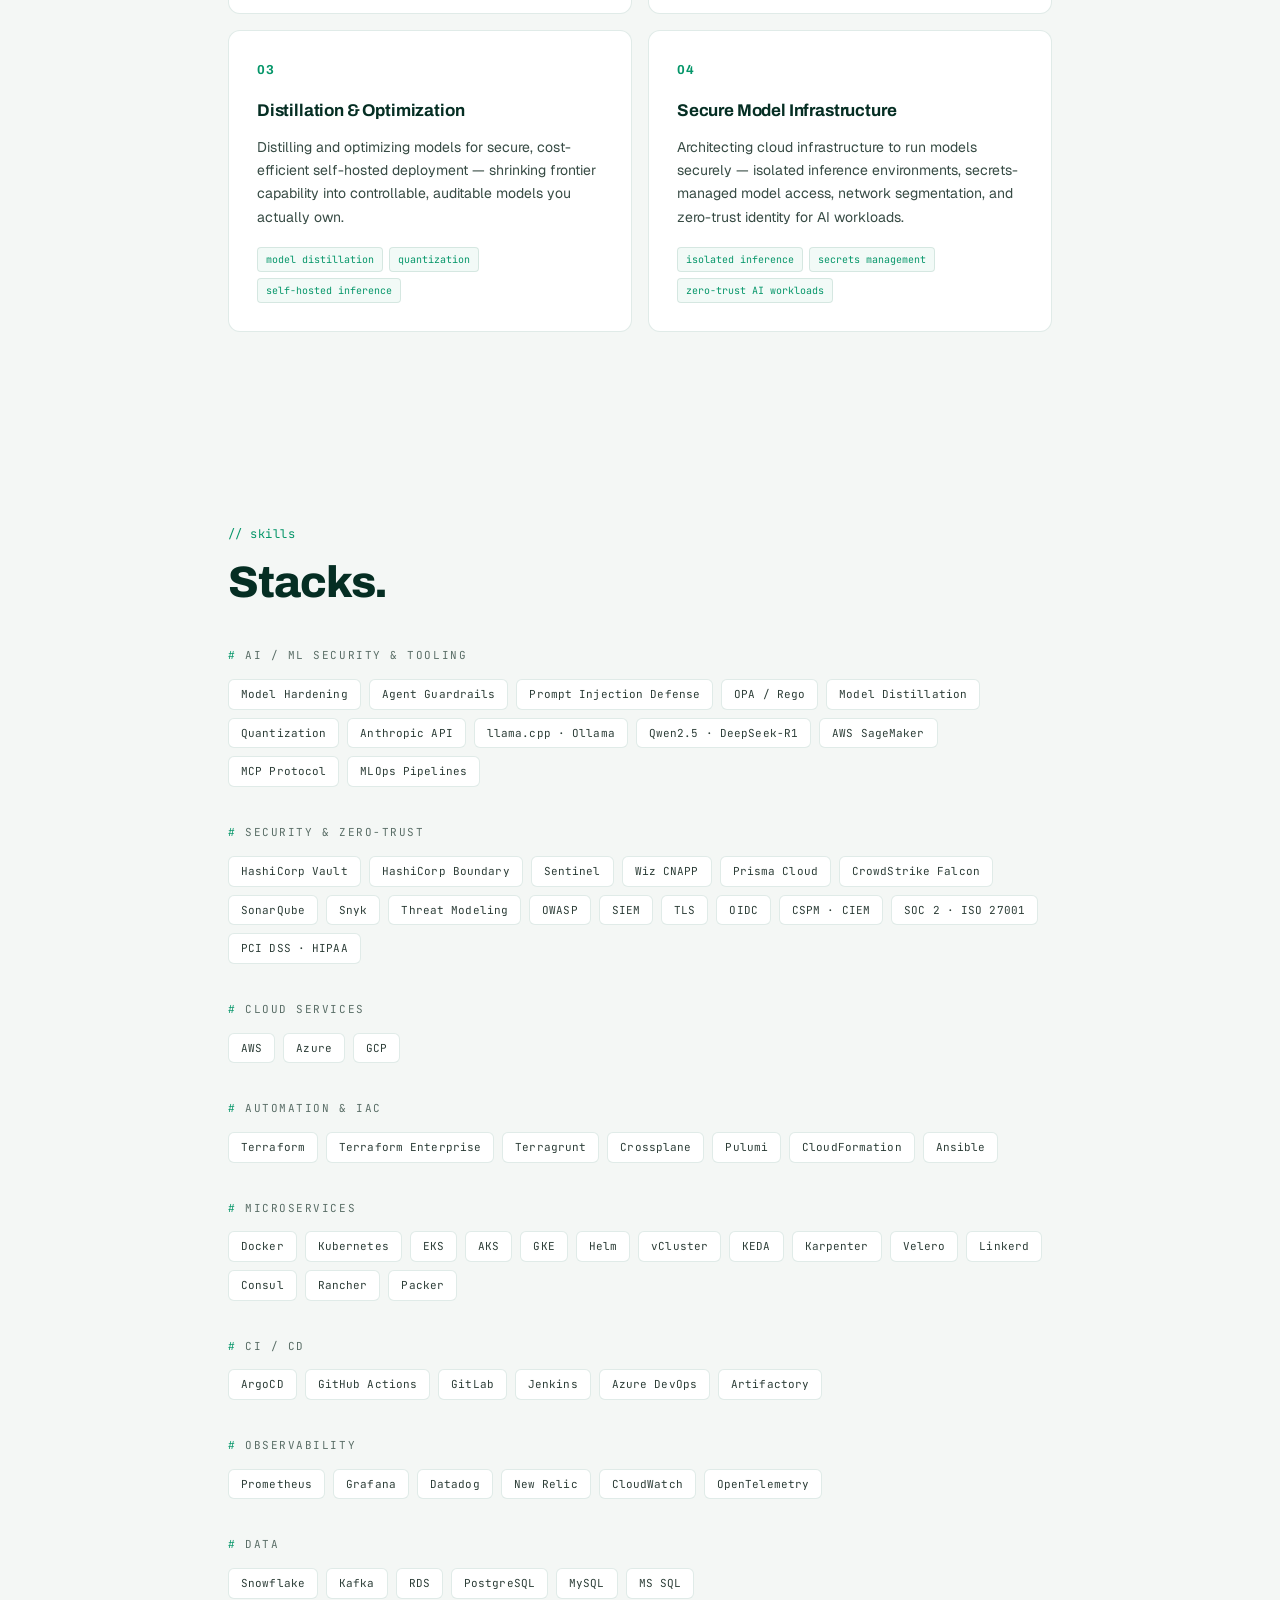
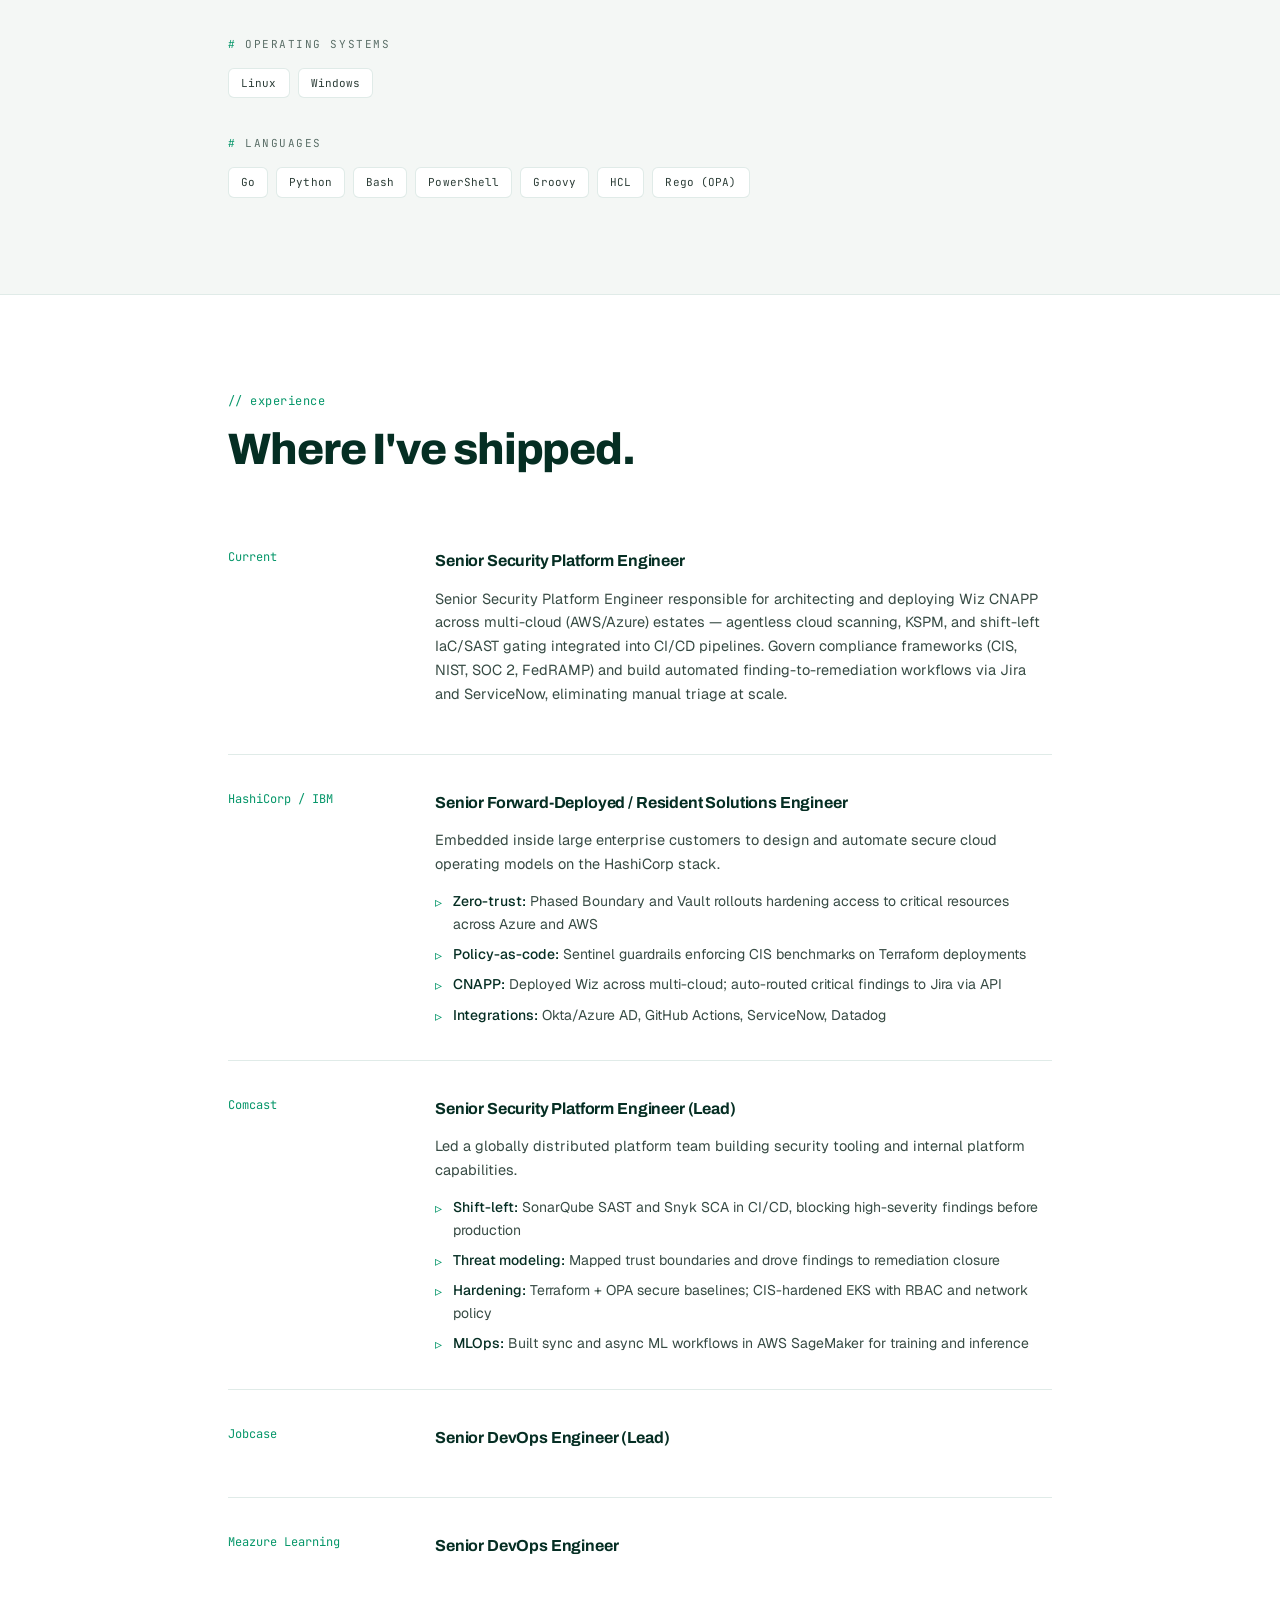
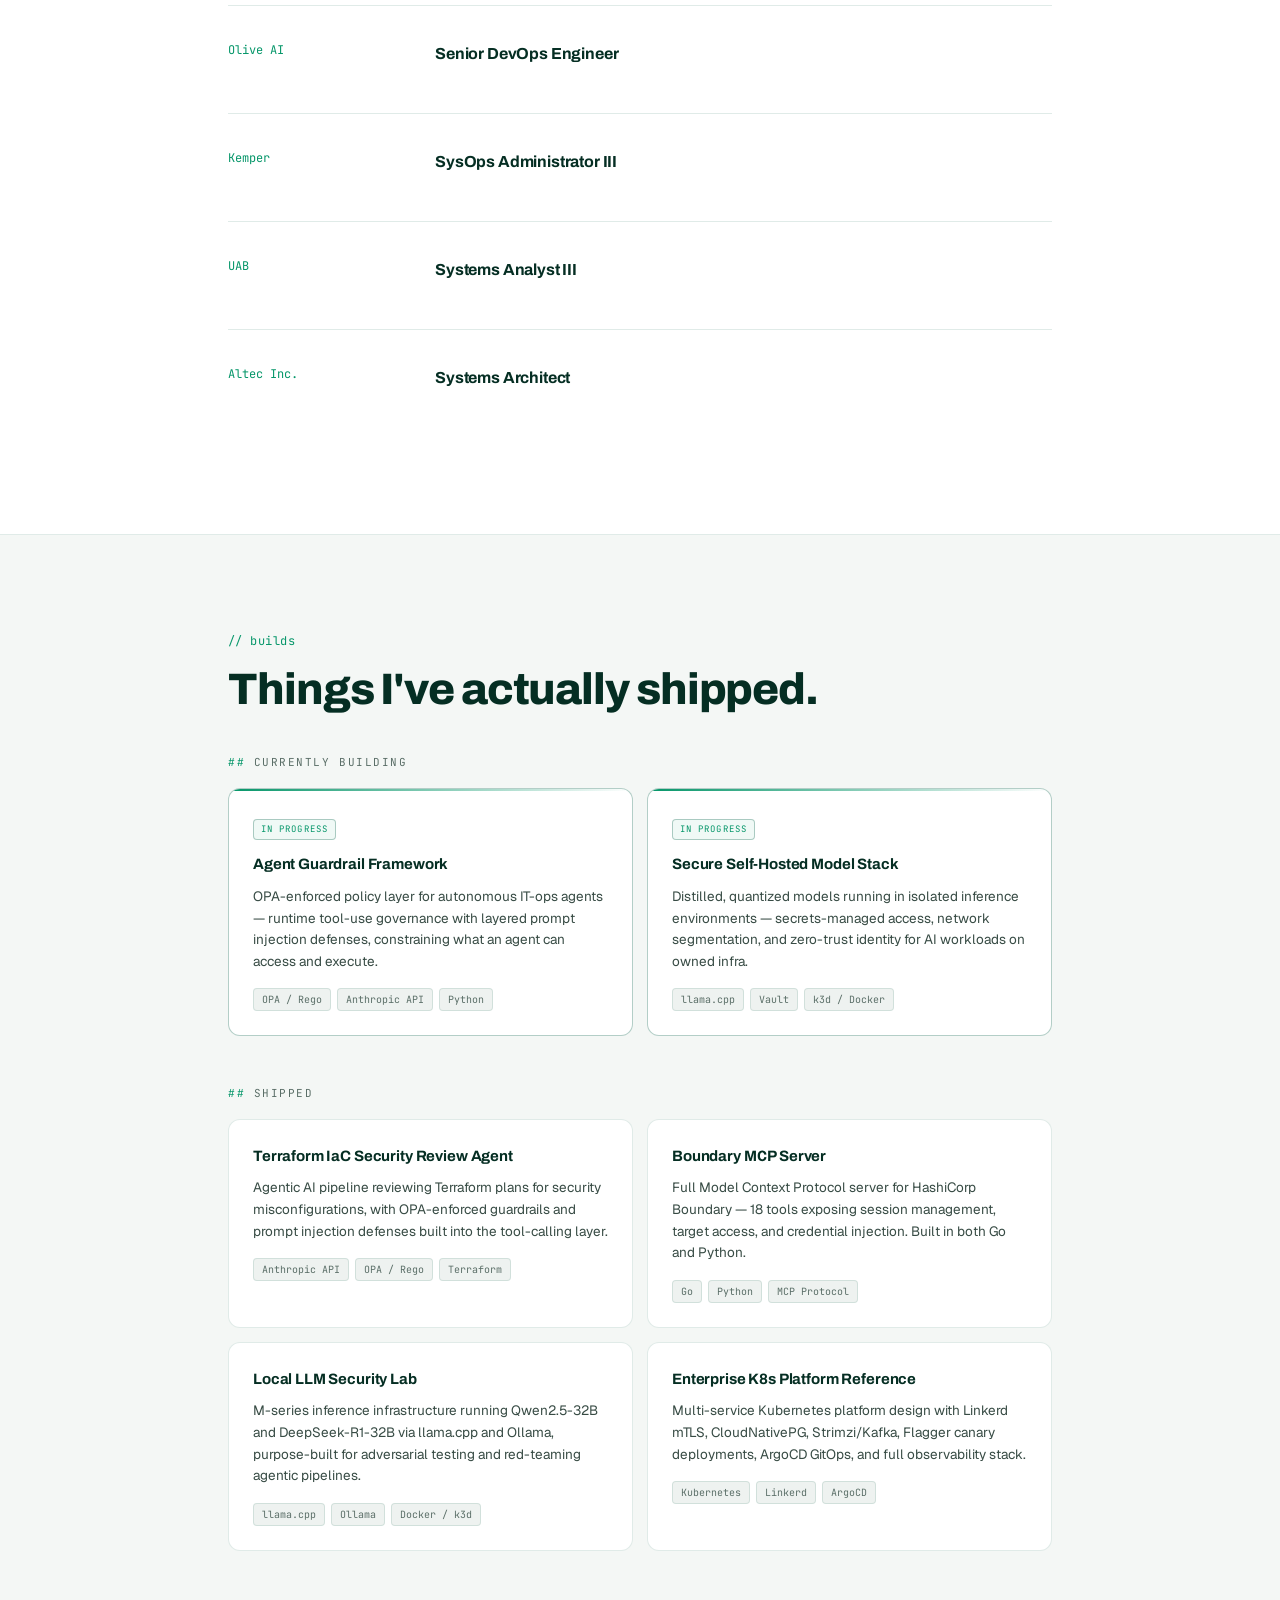
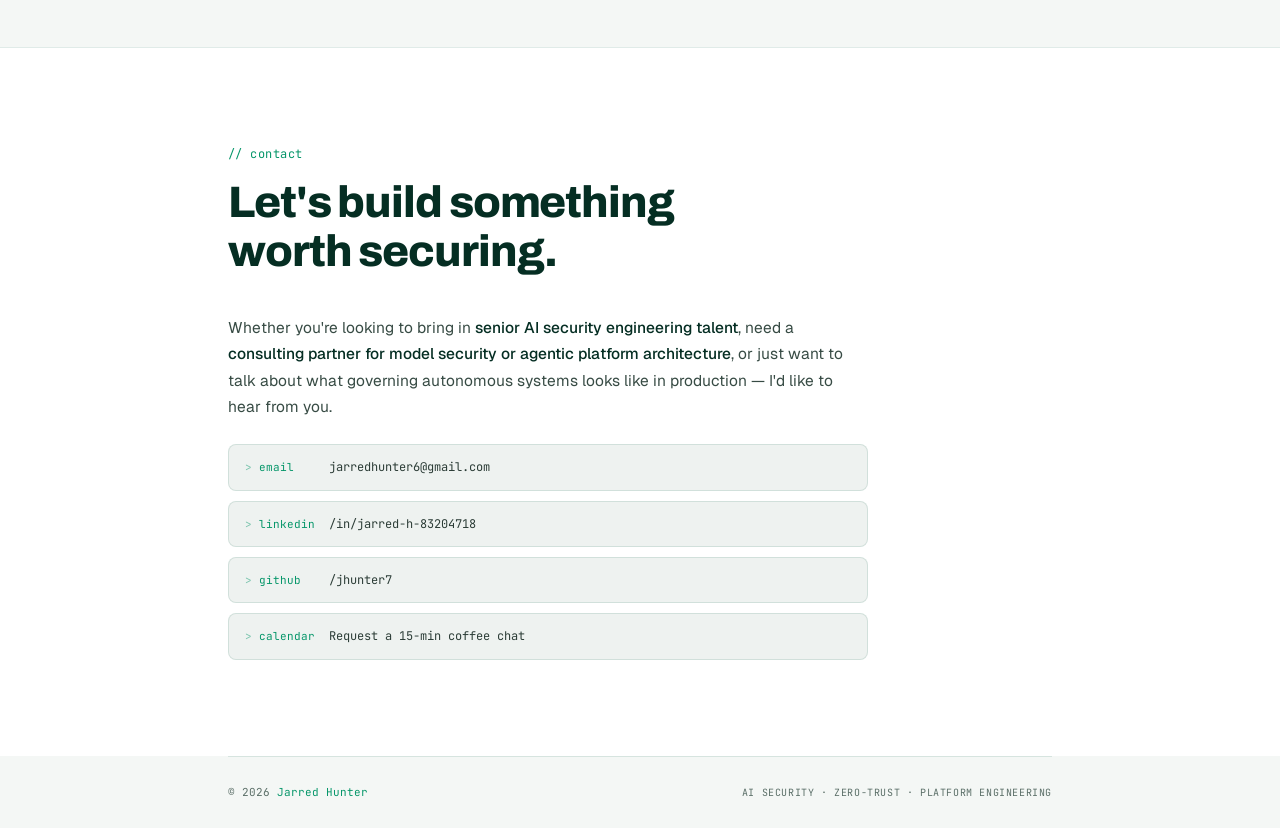
==== commit 84842a25: "Update HashiCorp role description on homepage Co-authored-by: Cursor <cursoragent@cursor.com>" ====
--- a/src/index.html
+++ b/src/index.html
@@ -304,7 +304,8 @@
           </div>
           <div class="timeline-body">
             <div class="timeline-role">Senior Security Platform Engineer</div>
-            <p class="timeline-desc">Forward-deployed security and platform engineering advisory across an enterprise customer base, focused on multi-cloud security architecture and AI/ML platform adoption.</p>
+            <p class="timeline-desc">Senior Security Platform Engineer responsible for architecting and deploying Wiz CNAPP across multi-cloud (AWS/Azure) estates — agentless cloud scanning, KSPM, and shift-left IaC/SAST gating integrated into CI/CD pipelines.
+              Govern compliance frameworks (CIS, NIST, SOC 2, FedRAMP) and build automated finding-to-remediation workflows via Jira and ServiceNow, eliminating manual triage at scale.</p>
           </div>
         </div>
 
--- a/src/css/style.css
+++ b/src/css/style.css
@@ -367,7 +367,36 @@
 /* Blog pages show content immediately (no scroll-reveal dependency) */
 .blog-page .reveal { opacity: 1; transform: none; }
 .blog-page nav { position: fixed; }
-.blog-main { padding: 100px 0 60px; min-height: 70vh; }
+.blog-page {
+  position: relative;
+  min-height: 100vh;
+}
+.blog-page::before {
+  content: '';
+  position: fixed;
+  inset: 0;
+  z-index: -1;
+  pointer-events: none;
+  background-image:
+    linear-gradient(var(--grid) 1px, transparent 1px),
+    linear-gradient(90deg, var(--grid) 1px, transparent 1px);
+  background-size: 34px 34px;
+  animation: gridMove 22s linear infinite;
+}
+.blog-page::after {
+  content: '';
+  position: fixed;
+  inset: 0;
+  z-index: -1;
+  pointer-events: none;
+  background: radial-gradient(
+    ellipse 80% 70% at 50% 20%,
+    var(--bg) 0%,
+    color-mix(in srgb, var(--bg) 90%, transparent) 45%,
+    transparent 75%
+  );
+}
+.blog-main { padding: 100px 0 60px; min-height: 70vh; position: relative; z-index: 1; }
 .blog-index-lede {
   font-family: var(--body); font-size: 16px; color: var(--prose);
   max-width: 600px; line-height: 1.7; margin-bottom: 36px;
@@ -376,16 +405,28 @@
 .blog-card {
   display: block; padding: 20px 22px; background: var(--bg2);
   border: 1px solid var(--border); border-radius: 10px;
-  text-decoration: none; transition: border-color .2s, transform .15s;
+  transition: border-color .2s, transform .15s;
 }
 .blog-card:hover { border-color: var(--border2); transform: translateY(-2px); }
 .blog-card-date { font-family: var(--mono); font-size: 11px; color: var(--dim); margin-bottom: 8px; }
 .blog-card-title {
   font-family: var(--display); font-weight: 700; font-size: 20px;
-  color: var(--heading); margin-bottom: 8px; line-height: 1.25;
-}
+  margin-bottom: 8px; line-height: 1.25;
+}
+.blog-card-title a {
+  color: var(--heading);
+  text-decoration: none;
+  transition: color .2s;
+}
+.blog-card-title a:hover { color: var(--accent); }
 .blog-card-summary { font-family: var(--body); font-size: 14px; color: var(--prose); line-height: 1.6; margin-bottom: 12px; }
-.blog-card-link { font-family: var(--mono); font-size: 11px; color: var(--accent); }
+.blog-card-link {
+  display: inline-block;
+  font-family: var(--mono); font-size: 11px; color: var(--accent);
+  text-decoration: none;
+  transition: color .2s;
+}
+.blog-card-link:hover { color: var(--heading); }
 .blog-card-link::before { content: '> '; opacity: .5; }
 .blog-empty { font-family: var(--mono); font-size: 13px; color: var(--dim); }
 .blog-back { margin-bottom: 24px; }
@@ -463,7 +504,20 @@
   border-color: var(--accent);
   background: color-mix(in srgb, var(--accent) 10%, var(--bg2));
 }
+.blog-content pre {
+  margin: 1.2em 0;
+  padding: 16px 18px;
+  overflow-x: auto;
+  background: var(--bg3);
+  border: 1px solid var(--border);
+  border-radius: 8px;
+}
 .blog-content pre code { padding: 0; border: none; background: none; font-size: 13px; line-height: 1.55; }
+.blog-content hr {
+  border: none;
+  border-top: 1px solid var(--border);
+  margin: 2em 0;
+}
 .terminal-figure {
   margin: 1.6em 0 1.2em;
   padding: 0;
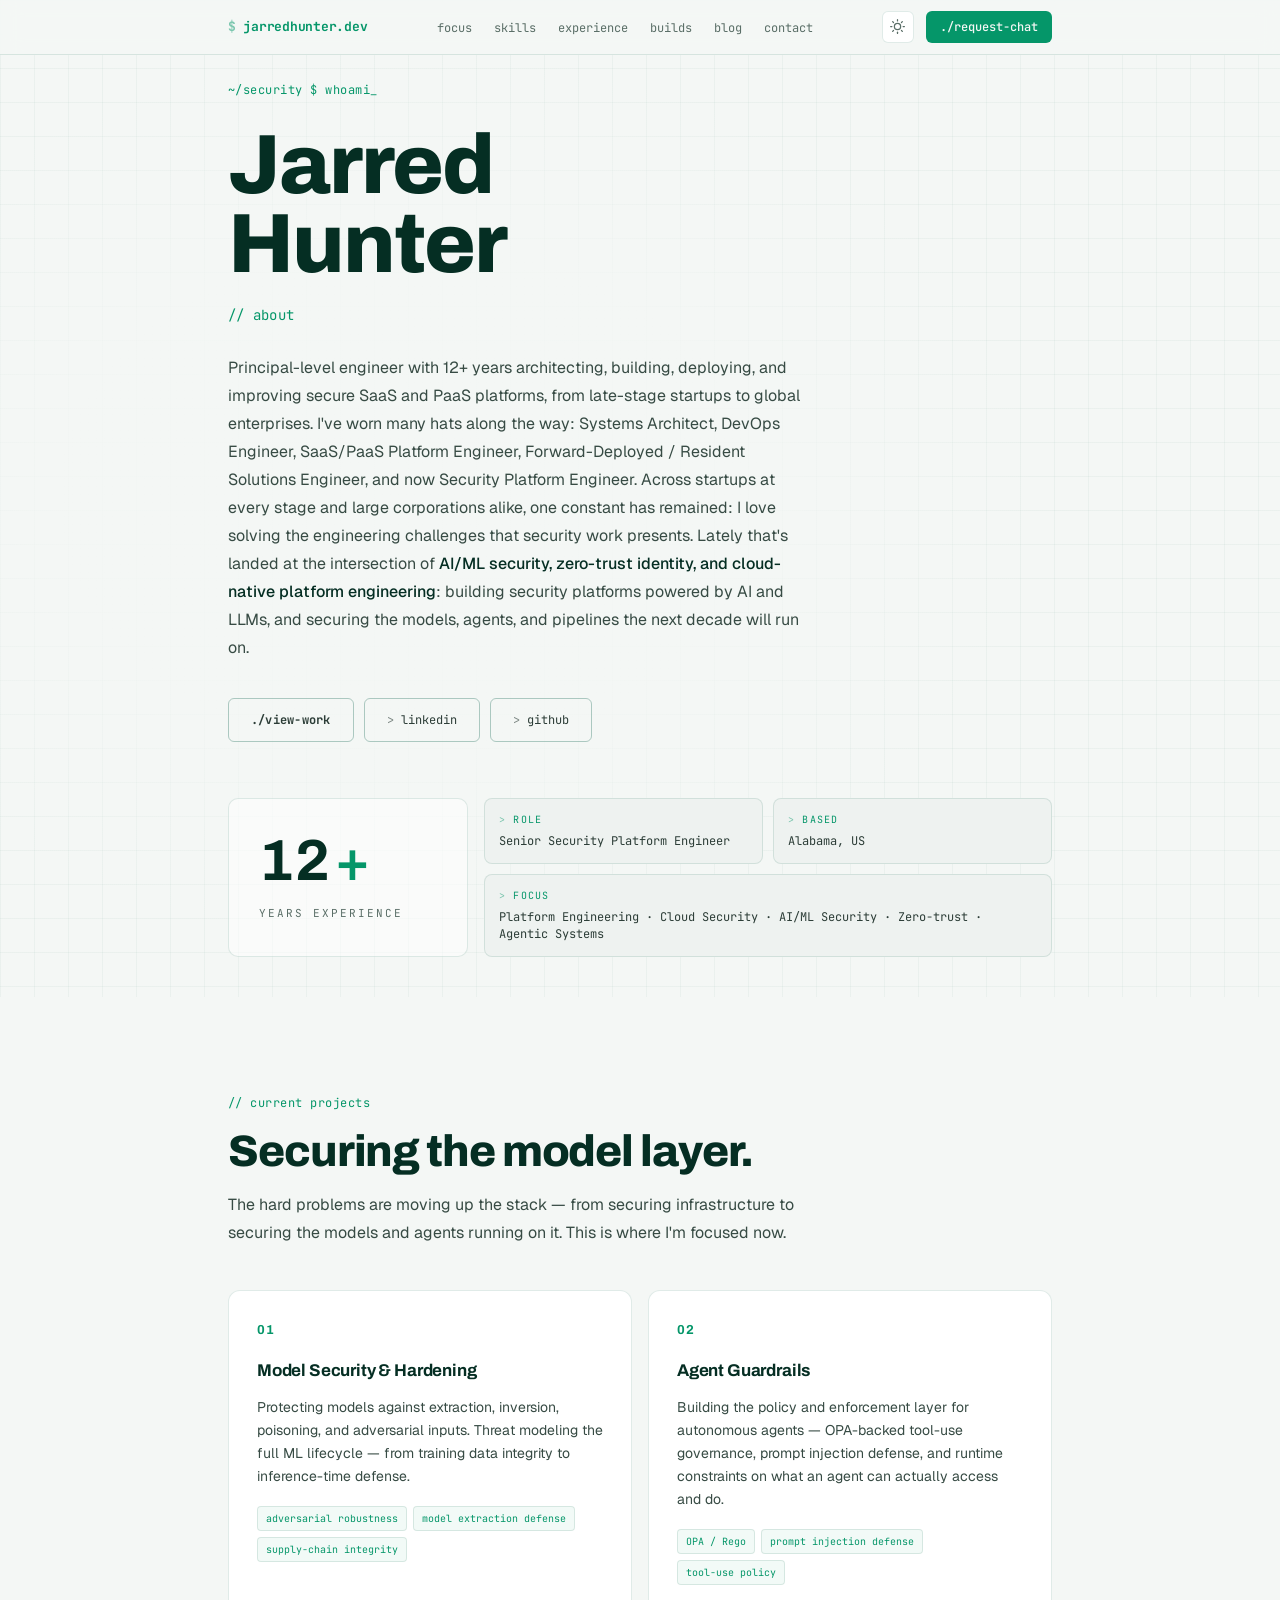
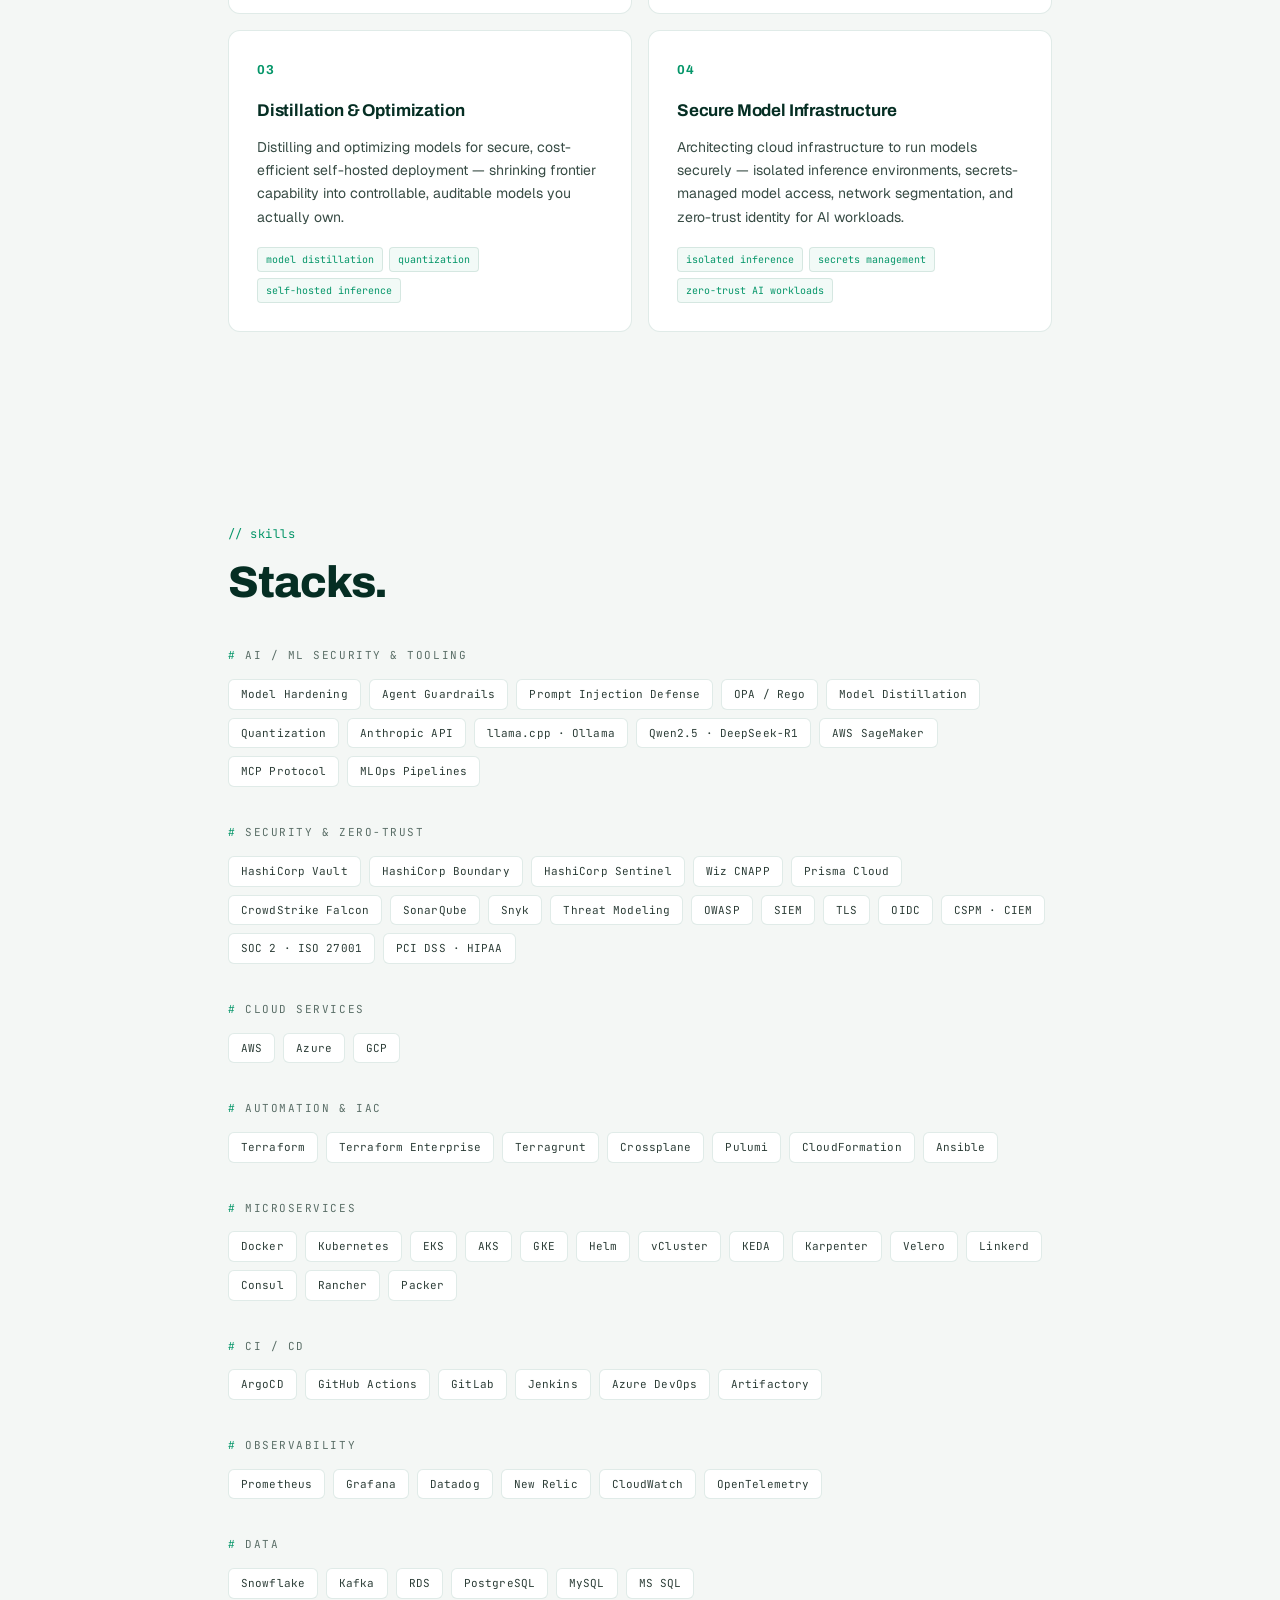
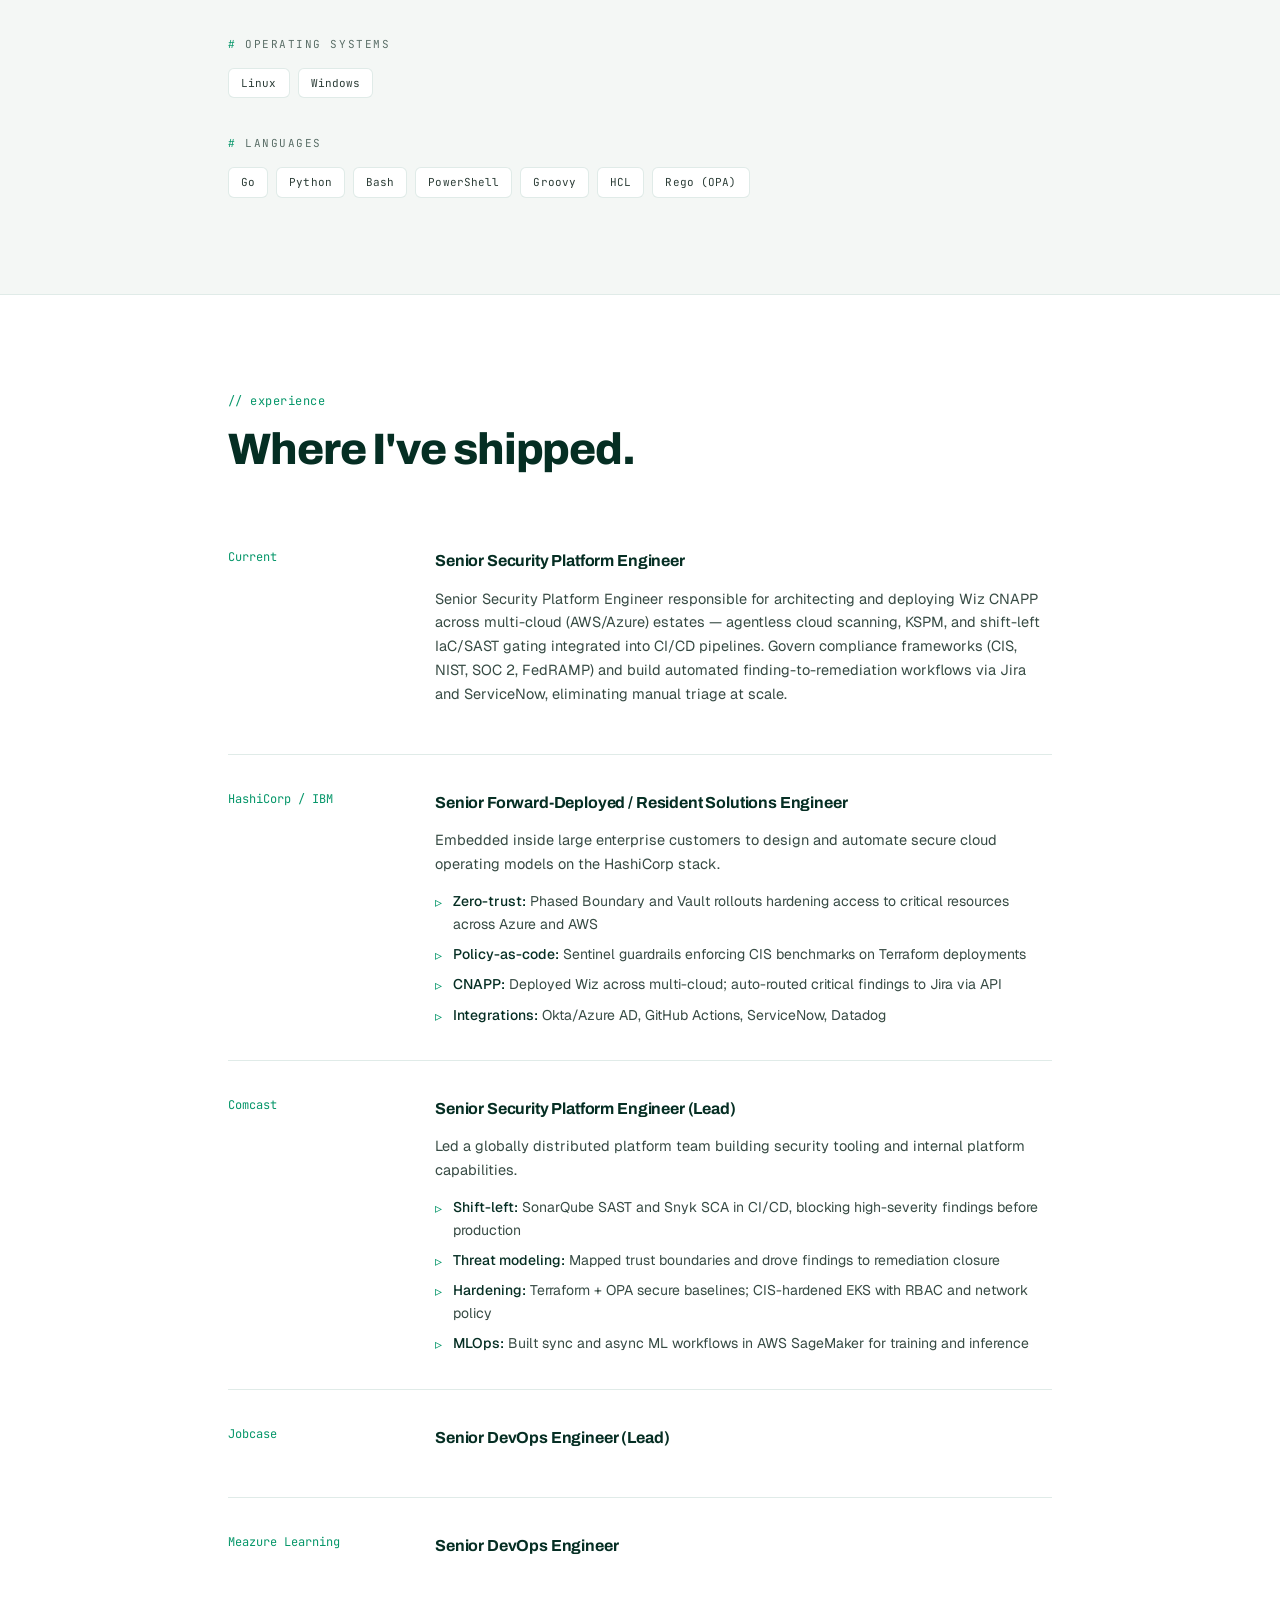
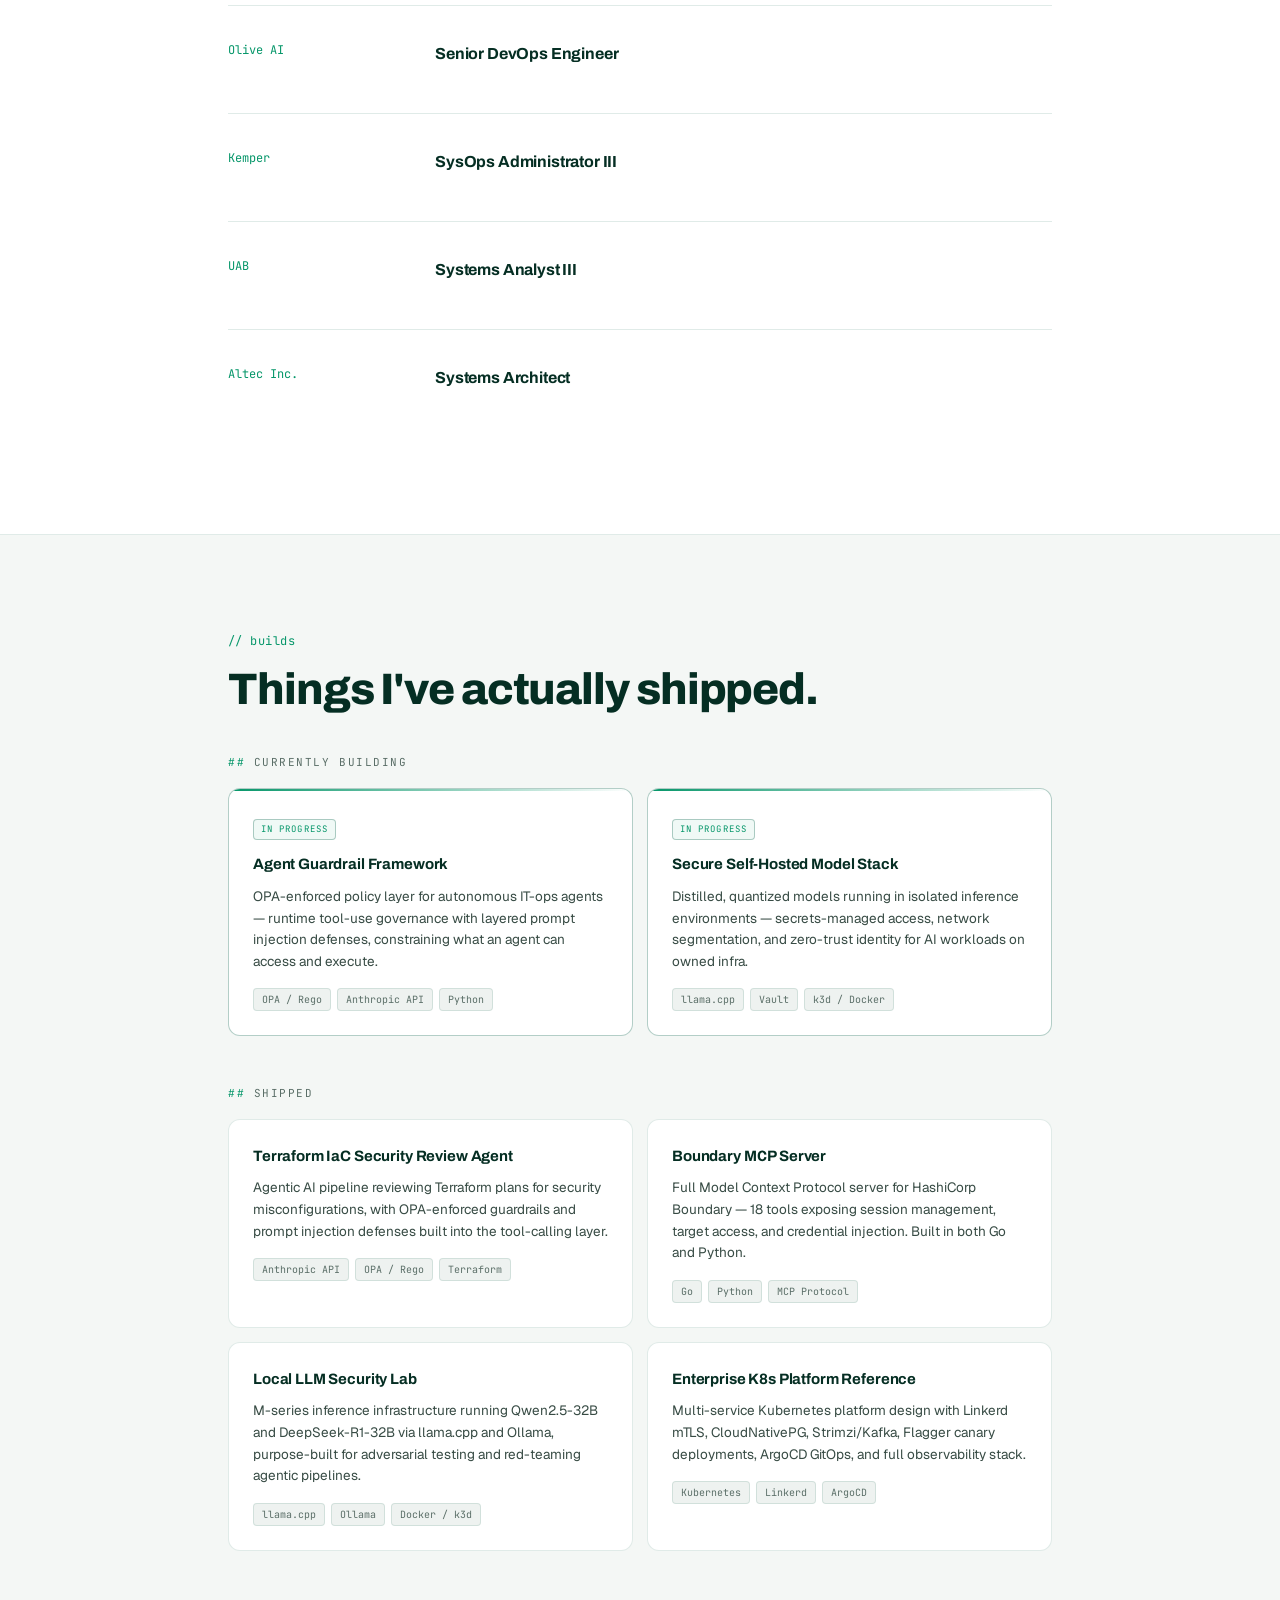
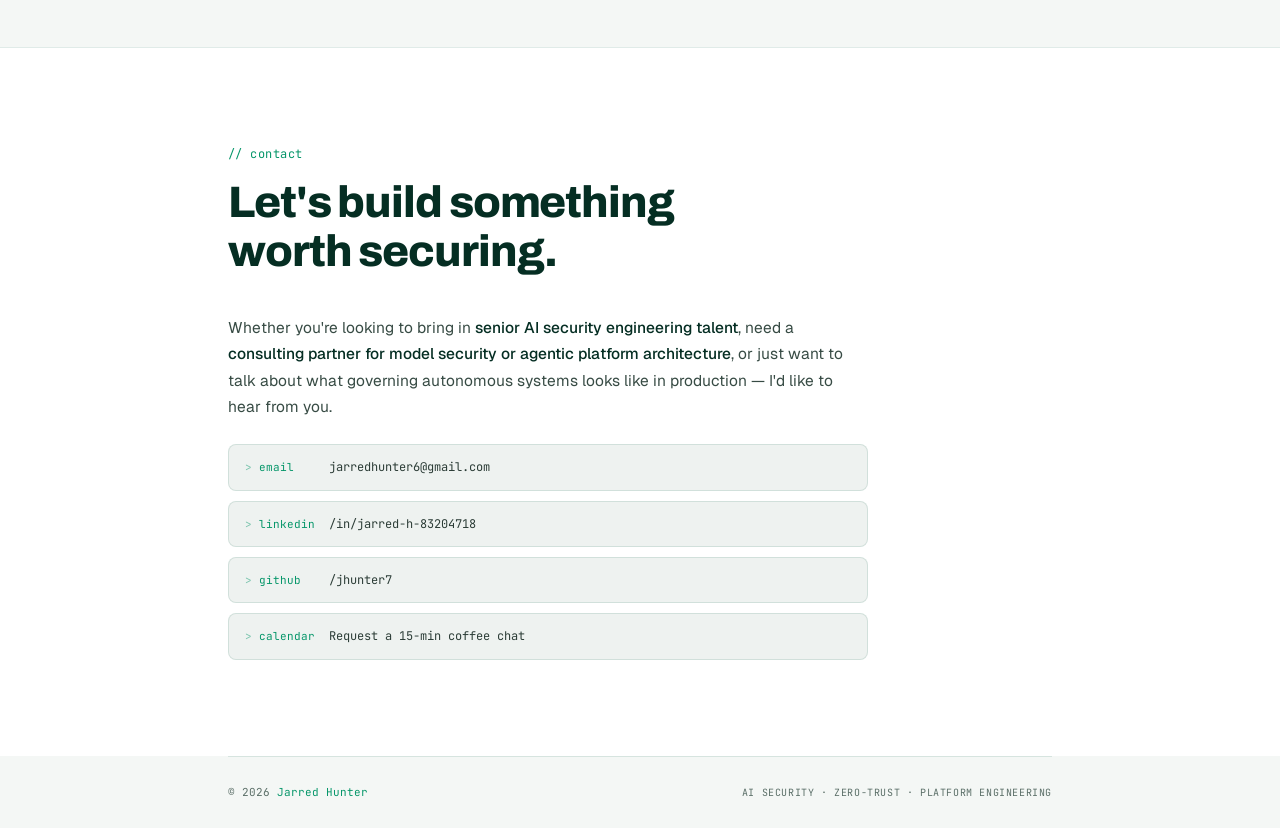
==== commit adc0b7aa: "changed stack desc" ====
--- a/src/index.html
+++ b/src/index.html
@@ -11,6 +11,7 @@
   <link href="https://fonts.googleapis.com/css2?family=Archivo:wght@400;500;600;700;800;900&family=Geist:wght@300;400;500;600&family=JetBrains+Mono:ital,wght@0,400;0,500;0,700;1,400&display=swap" rel="stylesheet" />
 
   <link rel="stylesheet" href="css/style.css" />
+  <script defer src="https://cloud.umami.is/script.js" data-website-id="7b5f57f9-e7fa-4ba4-9820-37300ce57bfb" data-host-url="https://cloud.umami.is" data-domains="jarredhunter.dev,www.jarredhunter.dev"></script>
 </head>
 <body>
 
@@ -171,7 +172,7 @@
           <div class="skill-pills">
             <span class="pill">HashiCorp Vault</span>
             <span class="pill">HashiCorp Boundary</span>
-            <span class="pill">Sentinel</span>
+            <span class="pill">HashiCorp Sentinel</span>
             <span class="pill">Wiz CNAPP</span>
             <span class="pill">Prisma Cloud</span>
             <span class="pill">CrowdStrike Falcon</span>
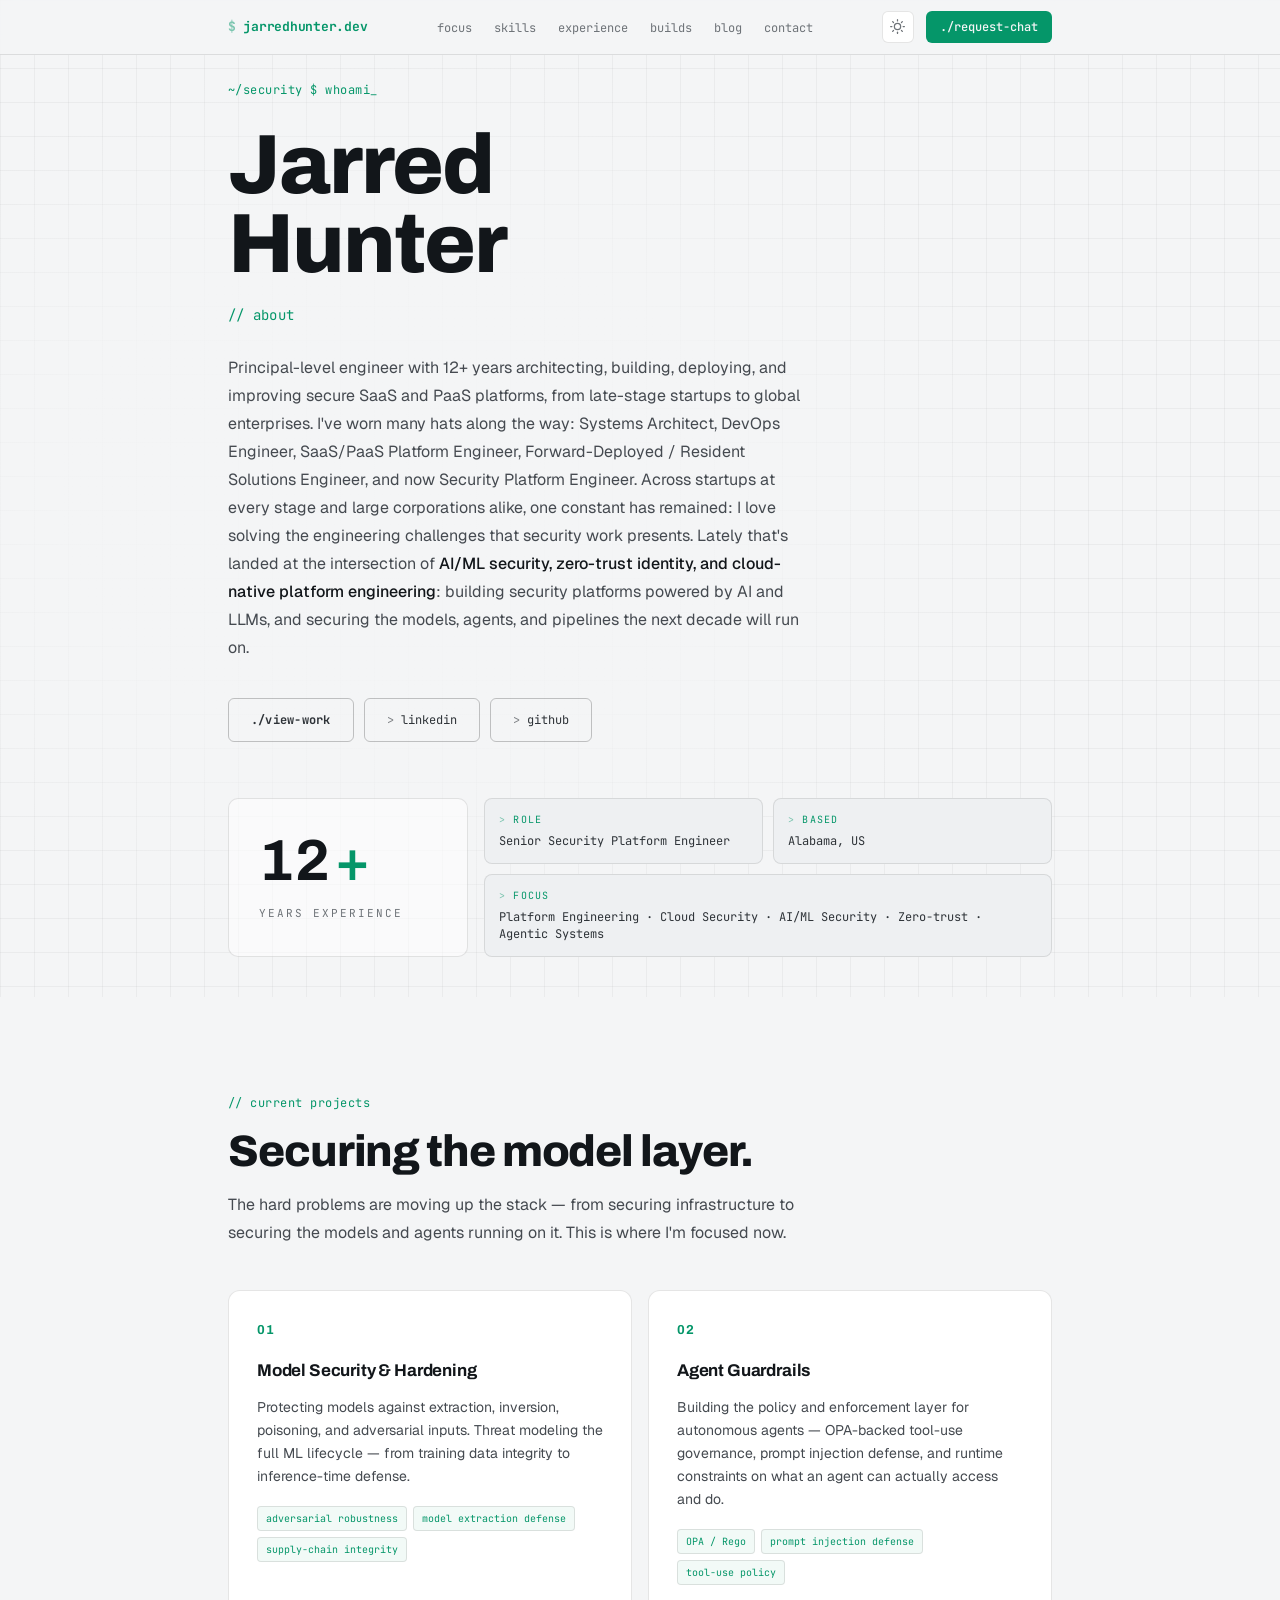
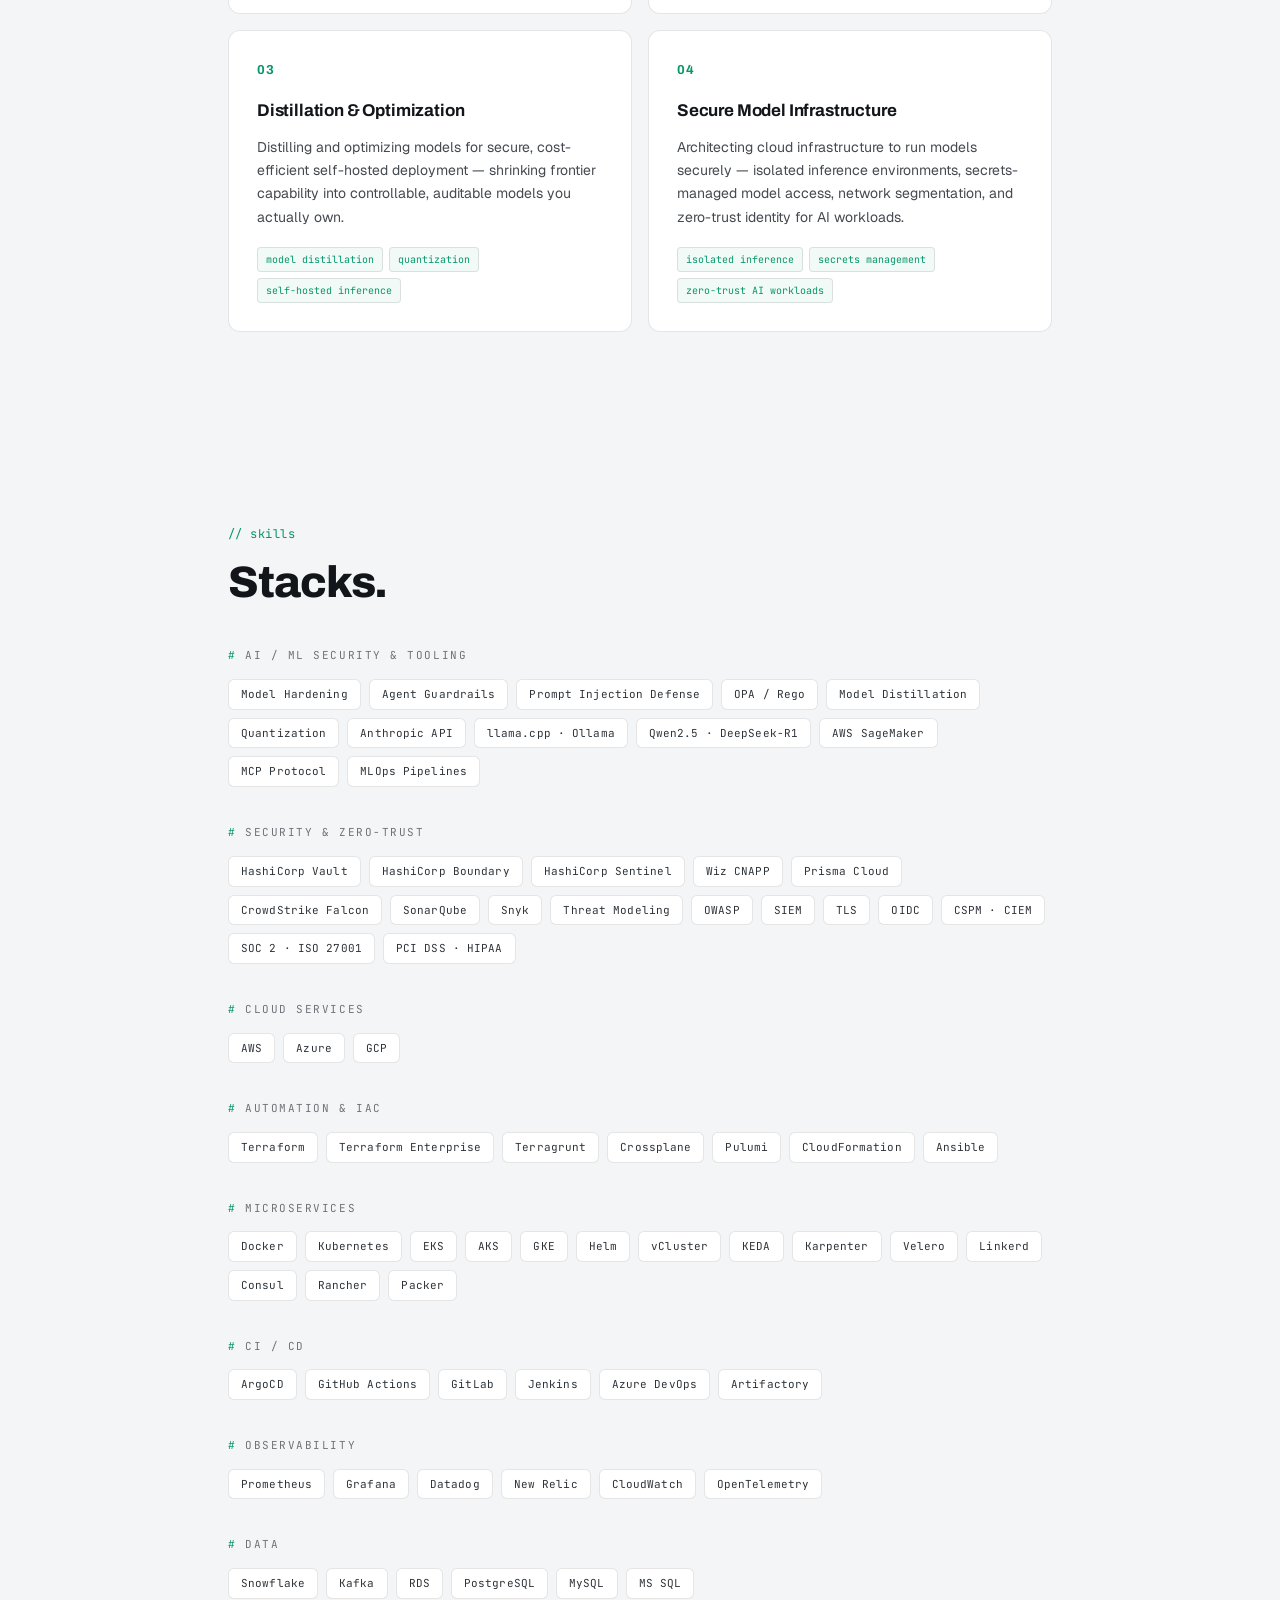
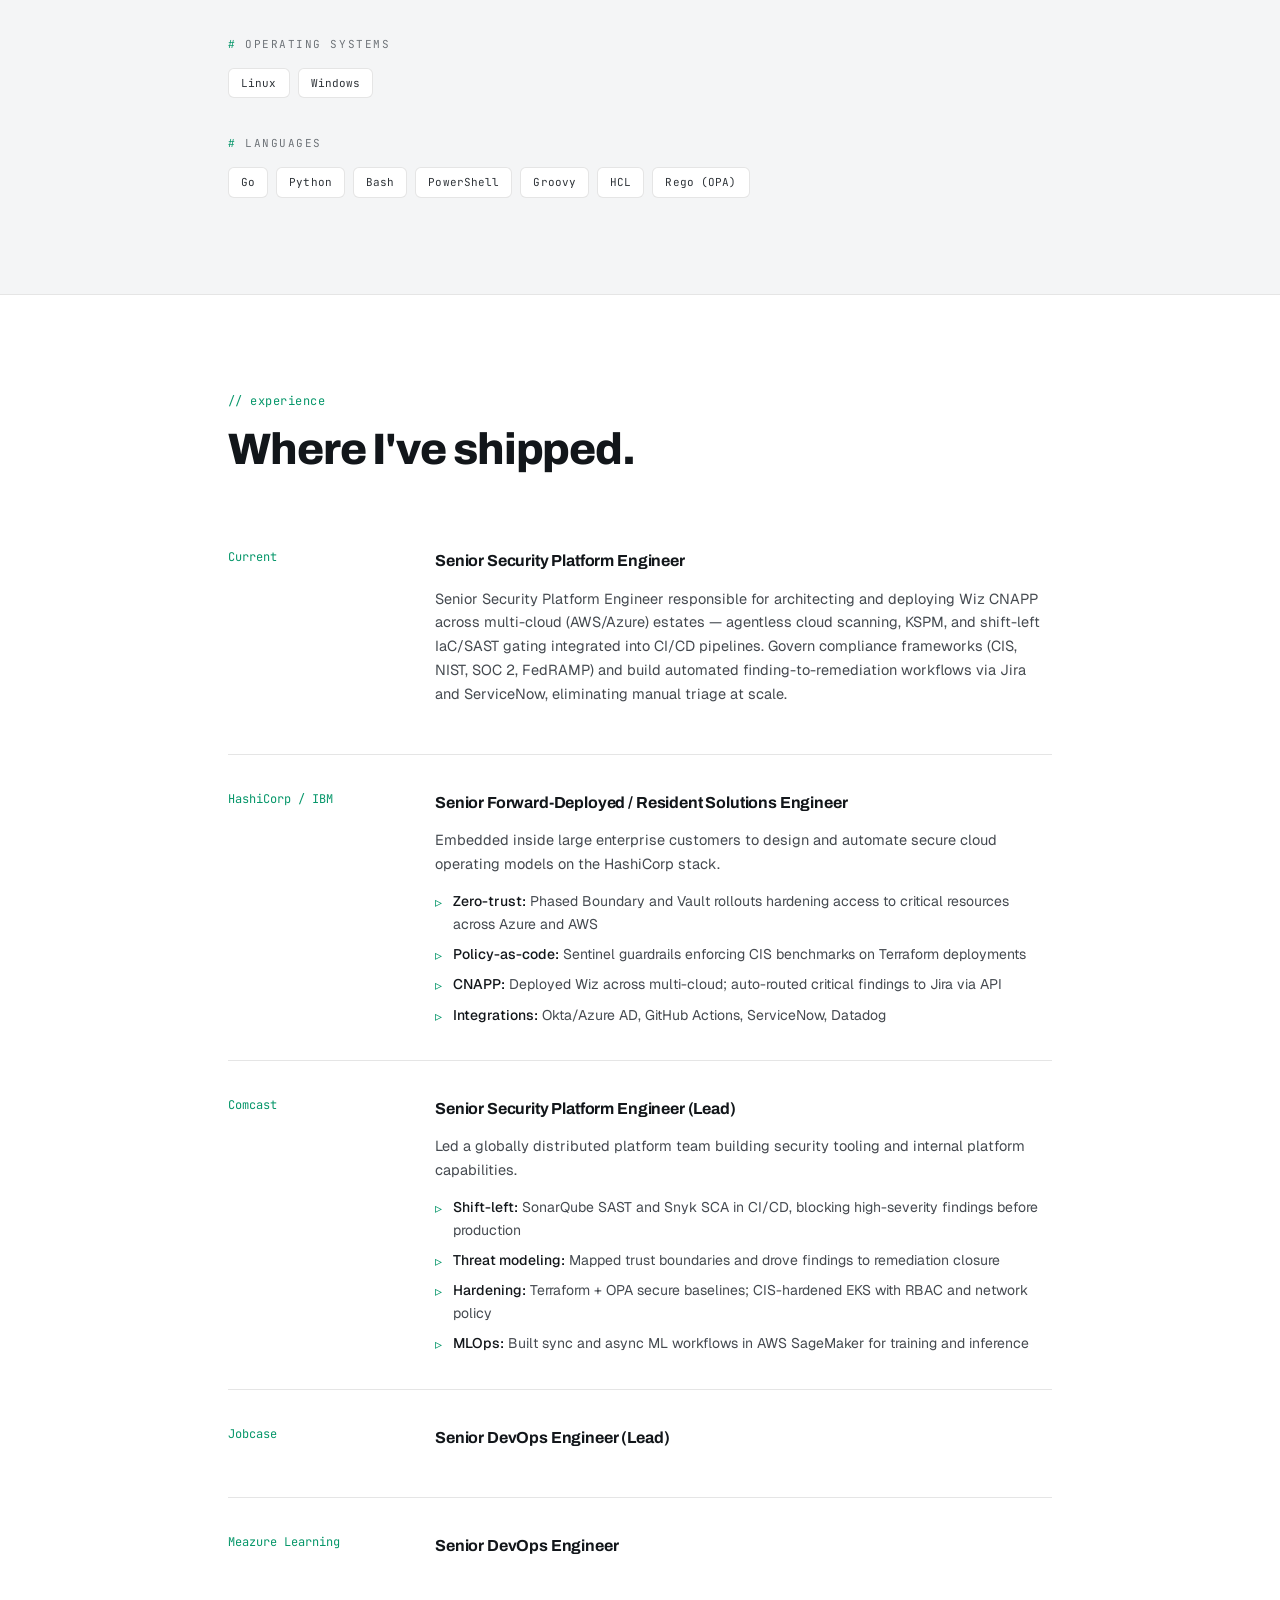
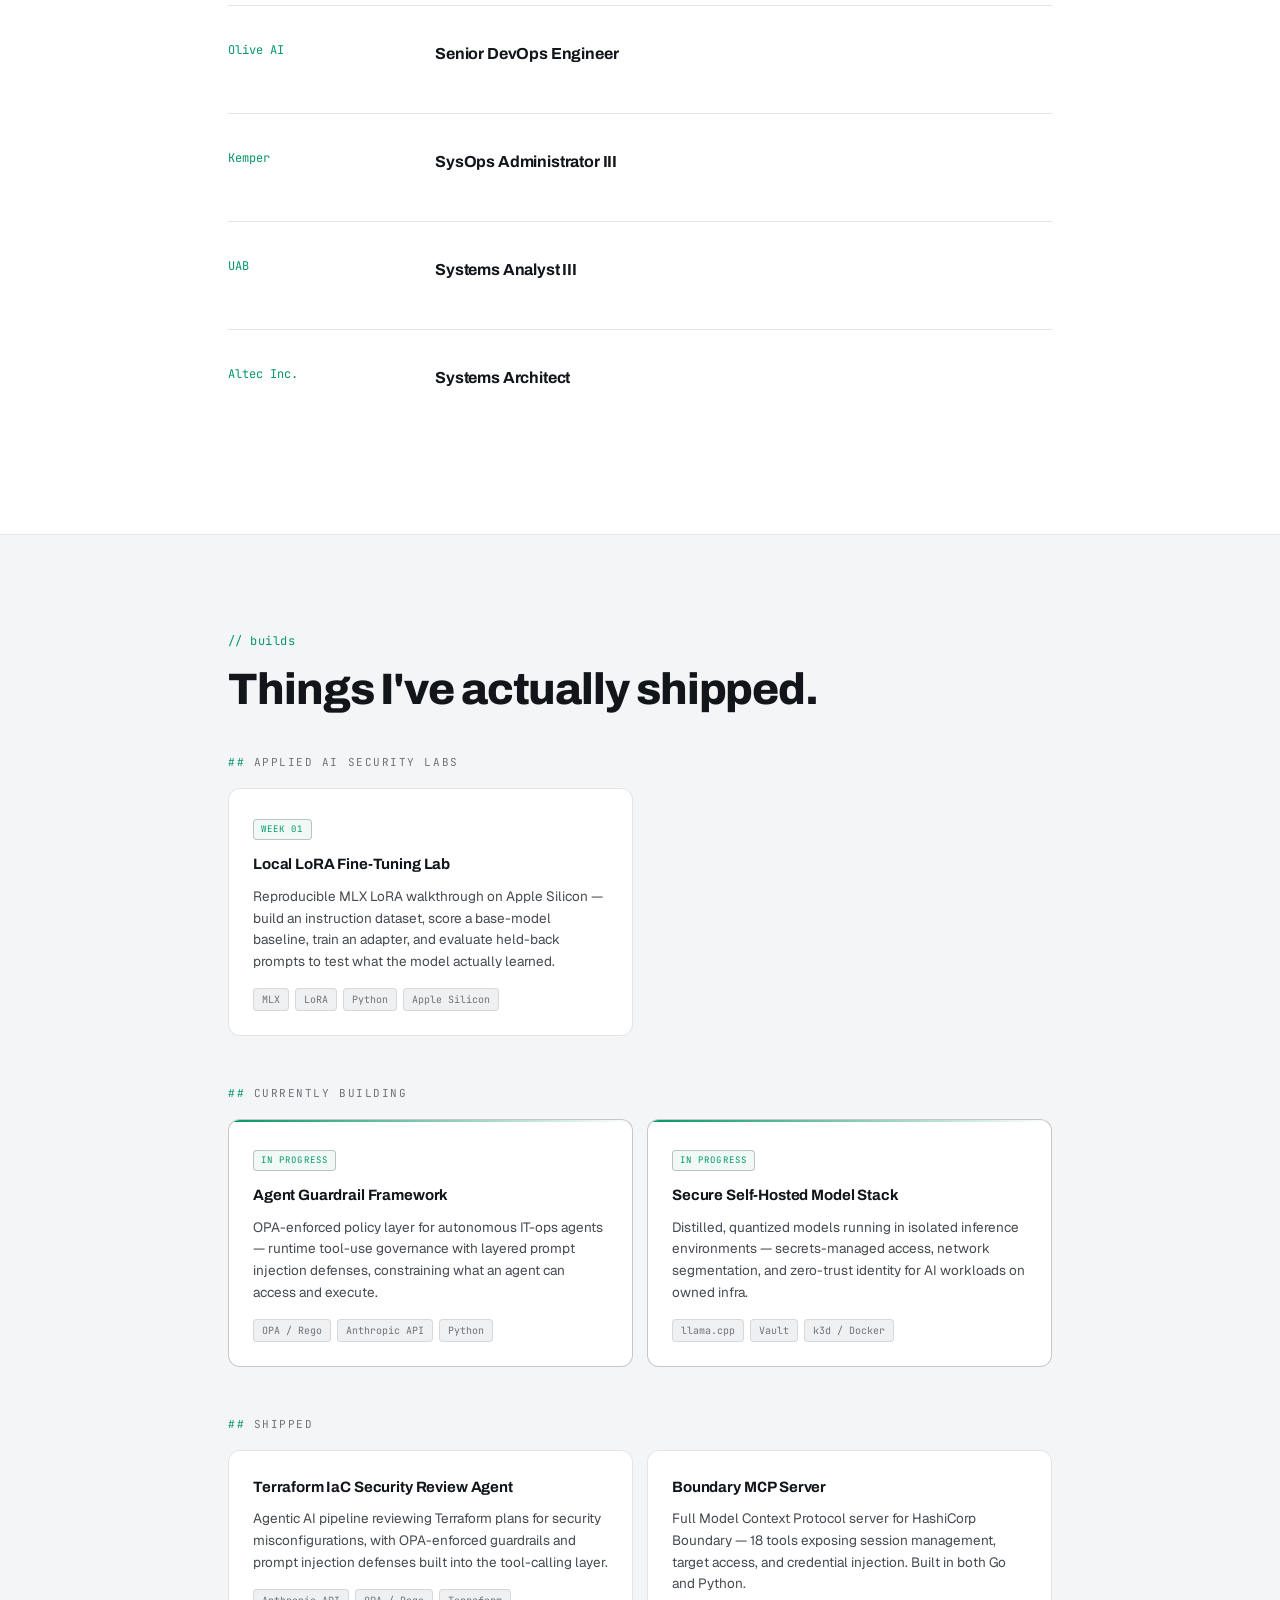
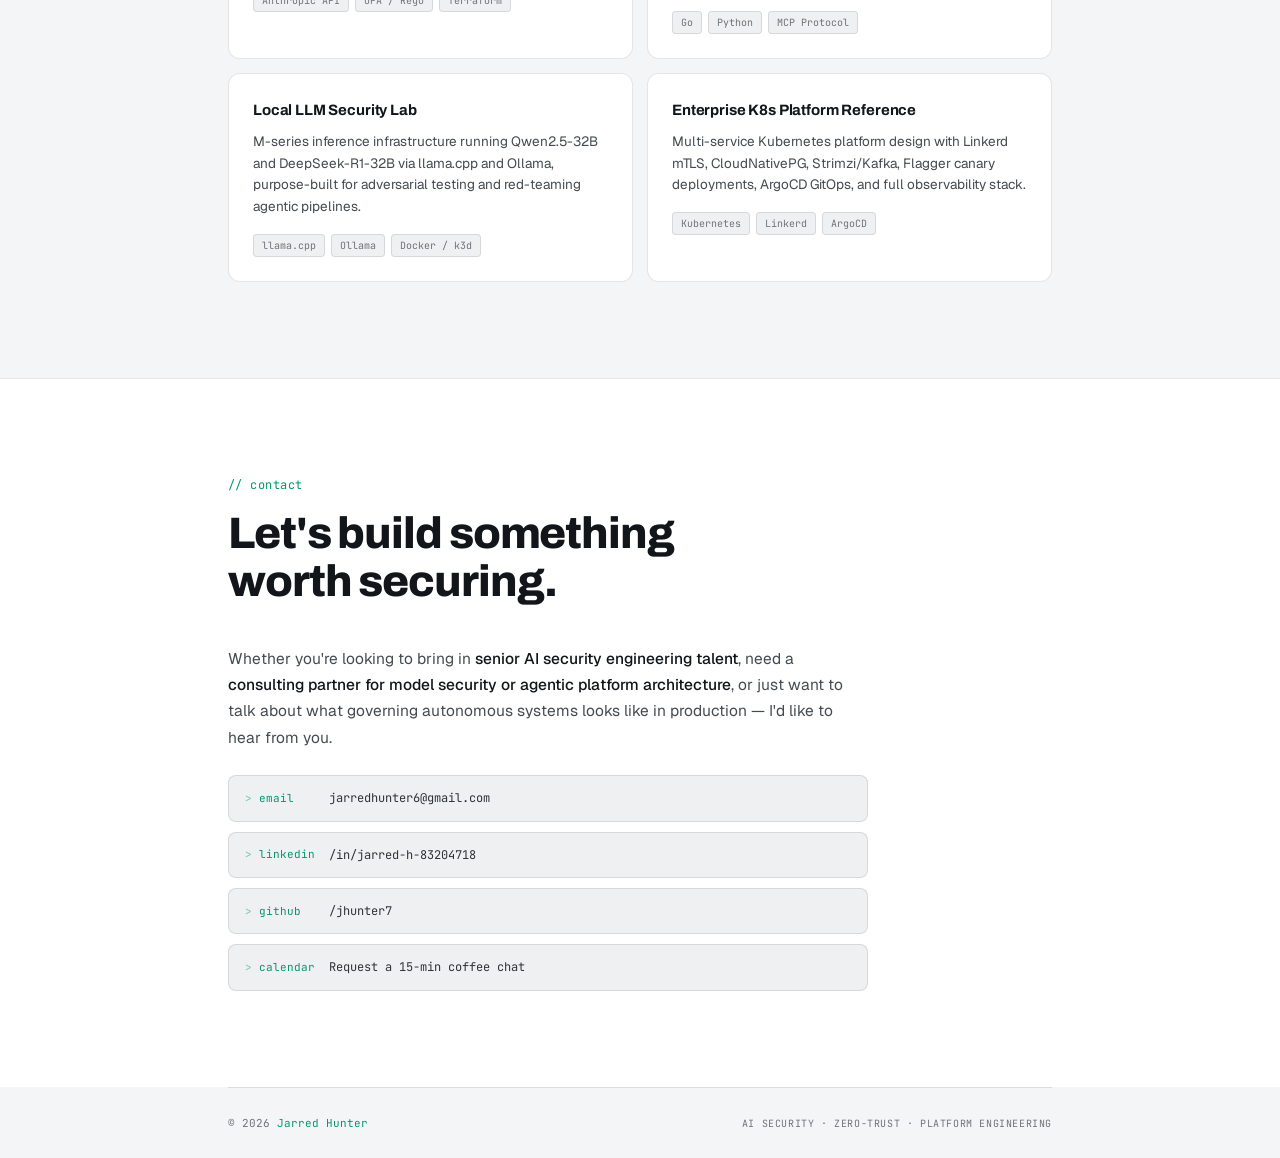
==== commit 7a1dafa7: "blog and font" ====
--- a/src/index.html
+++ b/src/index.html
@@ -406,7 +406,19 @@
       <p class="section-tag reveal">// builds</p>
       <h2 class="section-heading reveal">Things I've actually shipped.</h2>
 
-      <p class="builds-subhead reveal">Currently building</p>
+      <p class="builds-subhead reveal">Applied AI Security Labs</p>
+      <div class="projects-grid reveal">
+
+        <a href="https://github.com/jhunter7/lora-provenance-lab" class="project-card" target="_blank" rel="noopener">
+          <div class="building-tag">week 01</div>
+          <div class="project-name">Local LoRA Fine-Tuning Lab</div>
+          <div class="project-desc">Reproducible MLX LoRA walkthrough on Apple Silicon — build an instruction dataset, score a base-model baseline, train an adapter, and evaluate held-back prompts to test what the model actually learned.</div>
+          <div class="project-tags"><span class="project-tag">MLX</span><span class="project-tag">LoRA</span><span class="project-tag">Python</span><span class="project-tag">Apple Silicon</span></div>
+        </a>
+
+      </div>
+
+      <p class="builds-subhead reveal" style="margin-top:48px;">Currently building</p>
       <div class="projects-grid reveal">
 
         <a href="https://github.com/jhunter7/" class="project-card building" target="_blank" rel="noopener">
--- a/src/css/style.css
+++ b/src/css/style.css
@@ -15,32 +15,32 @@
 
 /* DARK (default) */
 [data-theme="dark"] {
-  --bg:      #0a0e0d;
-  --bg2:     #0f1413;
-  --bg3:     #131918;
-  --border:  rgba(0,255,156,0.13);
-  --border2: rgba(0,255,156,0.30);
-  --text:    #c2d4ce;   /* lifted: ~10:1 contrast */
-  --prose:   #d4dcd9;   /* body paragraphs: clean neutral, 13.9:1 */
-  --dim:     #7e948d;   /* lifted: 6.0:1, now AA-compliant */
-  --heading: #e8fff6;
+  --bg:      #0a0c0d;
+  --bg2:     #0f1113;
+  --bg3:     #131618;
+  --border:  rgba(255,255,255,0.10);
+  --border2: rgba(255,255,255,0.22);
+  --text:    #e8eaed;
+  --prose:   #f0f2f4;
+  --dim:     #a8b0b8;
+  --heading: #ffffff;
   --accent:  var(--green);
-  --grid:    rgba(0,255,156,0.035);
+  --grid:    rgba(255,255,255,0.035);
 }
 
 /* LIGHT */
 [data-theme="light"] {
-  --bg:      #f4f7f5;
+  --bg:      #f4f5f6;
   --bg2:     #ffffff;
-  --bg3:     #eef2f0;
-  --border:  rgba(6,95,70,0.12);
-  --border2: rgba(6,95,70,0.30);
-  --text:    #2c3d37;
-  --prose:   #374b44;
-  --dim:     #5a6e67;
-  --heading: #052e23;
+  --bg3:     #eef0f2;
+  --border:  rgba(0,0,0,0.10);
+  --border2: rgba(0,0,0,0.22);
+  --text:    #2e3338;
+  --prose:   #454a50;
+  --dim:     #6e7378;
+  --heading: #12161a;
   --accent:  #059669;
-  --grid:    rgba(6,95,70,0.04);
+  --grid:    rgba(0,0,0,0.04);
 }
 
 html { scroll-behavior: smooth; }
@@ -370,7 +370,10 @@
 .blog-page {
   position: relative;
   min-height: 100vh;
-}
+  color: var(--prose);
+}
+.blog-page .section-tag { color: var(--dim); }
+.blog-page .section-heading { color: var(--heading); }
 .blog-page::before {
   content: '';
   position: fixed;
@@ -396,7 +399,7 @@
     transparent 75%
   );
 }
-.blog-main { padding: 100px 0 60px; min-height: 70vh; position: relative; z-index: 1; }
+.blog-main { padding: 100px 0 60px; min-height: 70vh; position: relative; z-index: 1; color: var(--prose); }
 .blog-index-lede {
   font-family: var(--body); font-size: 16px; color: var(--prose);
   max-width: 600px; line-height: 1.7; margin-bottom: 36px;
@@ -418,11 +421,11 @@
   text-decoration: none;
   transition: color .2s;
 }
-.blog-card-title a:hover { color: var(--accent); }
+.blog-card-title a:hover { color: var(--prose); }
 .blog-card-summary { font-family: var(--body); font-size: 14px; color: var(--prose); line-height: 1.6; margin-bottom: 12px; }
 .blog-card-link {
   display: inline-block;
-  font-family: var(--mono); font-size: 11px; color: var(--accent);
+  font-family: var(--mono); font-size: 11px; color: var(--dim);
   text-decoration: none;
   transition: color .2s;
 }
@@ -434,7 +437,7 @@
   font-family: var(--mono); font-size: 12px; color: var(--dim);
   text-decoration: none; transition: color .2s;
 }
-.blog-back a:hover { color: var(--accent); }
+.blog-back a:hover { color: var(--heading); }
 .blog-article { max-width: 100%; }
 .blog-post-title {
   font-family: var(--display); font-weight: 800; font-size: clamp(28px, 5vw, 40px);
@@ -446,25 +449,27 @@
 }
 .blog-content > p:first-child { margin-top: 0; }
 .blog-content blockquote {
-  margin: 1.4em 0; padding: 14px 18px; border-left: 3px solid var(--accent);
-  background: color-mix(in srgb, var(--accent) 8%, var(--bg3));
+  margin: 1.4em 0; padding: 14px 18px; border-left: 3px solid var(--border2);
+  background: var(--bg3);
   border-radius: 0 8px 8px 0;
 }
-.blog-content blockquote p { margin-bottom: 0; }
+.blog-content blockquote p { margin-bottom: 0; color: var(--prose); }
 .blog-content strong { color: var(--heading); font-weight: 600; }
 .blog-content h2, .blog-content h3, .blog-content h4 {
   font-family: var(--display); color: var(--heading); margin: 1.6em 0 .6em; line-height: 1.25;
 }
 .blog-content h2 { font-size: 1.5rem; font-weight: 700; }
 .blog-content h3 { font-size: 1.2rem; font-weight: 600; }
-.blog-content p { margin-bottom: 1.1em; }
+.blog-content p { margin-bottom: 1.1em; color: var(--prose); }
+.blog-content li { color: var(--prose); }
 .blog-content ul, .blog-content ol { margin: 0 0 1.1em 1.4em; }
 .blog-content li { margin-bottom: .35em; }
-.blog-content a { color: var(--accent); text-decoration: underline; text-underline-offset: 3px; }
-.blog-content a:hover { color: var(--heading); }
+.blog-content a { color: var(--heading); text-decoration: underline; text-underline-offset: 3px; }
+.blog-content a:hover { color: var(--prose); opacity: .85; }
 .blog-content code {
   font-family: var(--mono); font-size: .9em; padding: .15em .4em;
   background: var(--bg3); border: 1px solid var(--border); border-radius: 4px;
+  color: var(--prose);
 }
 .code-block-wrap {
   position: relative;
@@ -512,7 +517,7 @@
   border: 1px solid var(--border);
   border-radius: 8px;
 }
-.blog-content pre code { padding: 0; border: none; background: none; font-size: 13px; line-height: 1.55; }
+.blog-content pre code { padding: 0; border: none; background: none; font-size: 13px; line-height: 1.55; color: var(--prose); }
 .blog-content hr {
   border: none;
   border-top: 1px solid var(--border);
